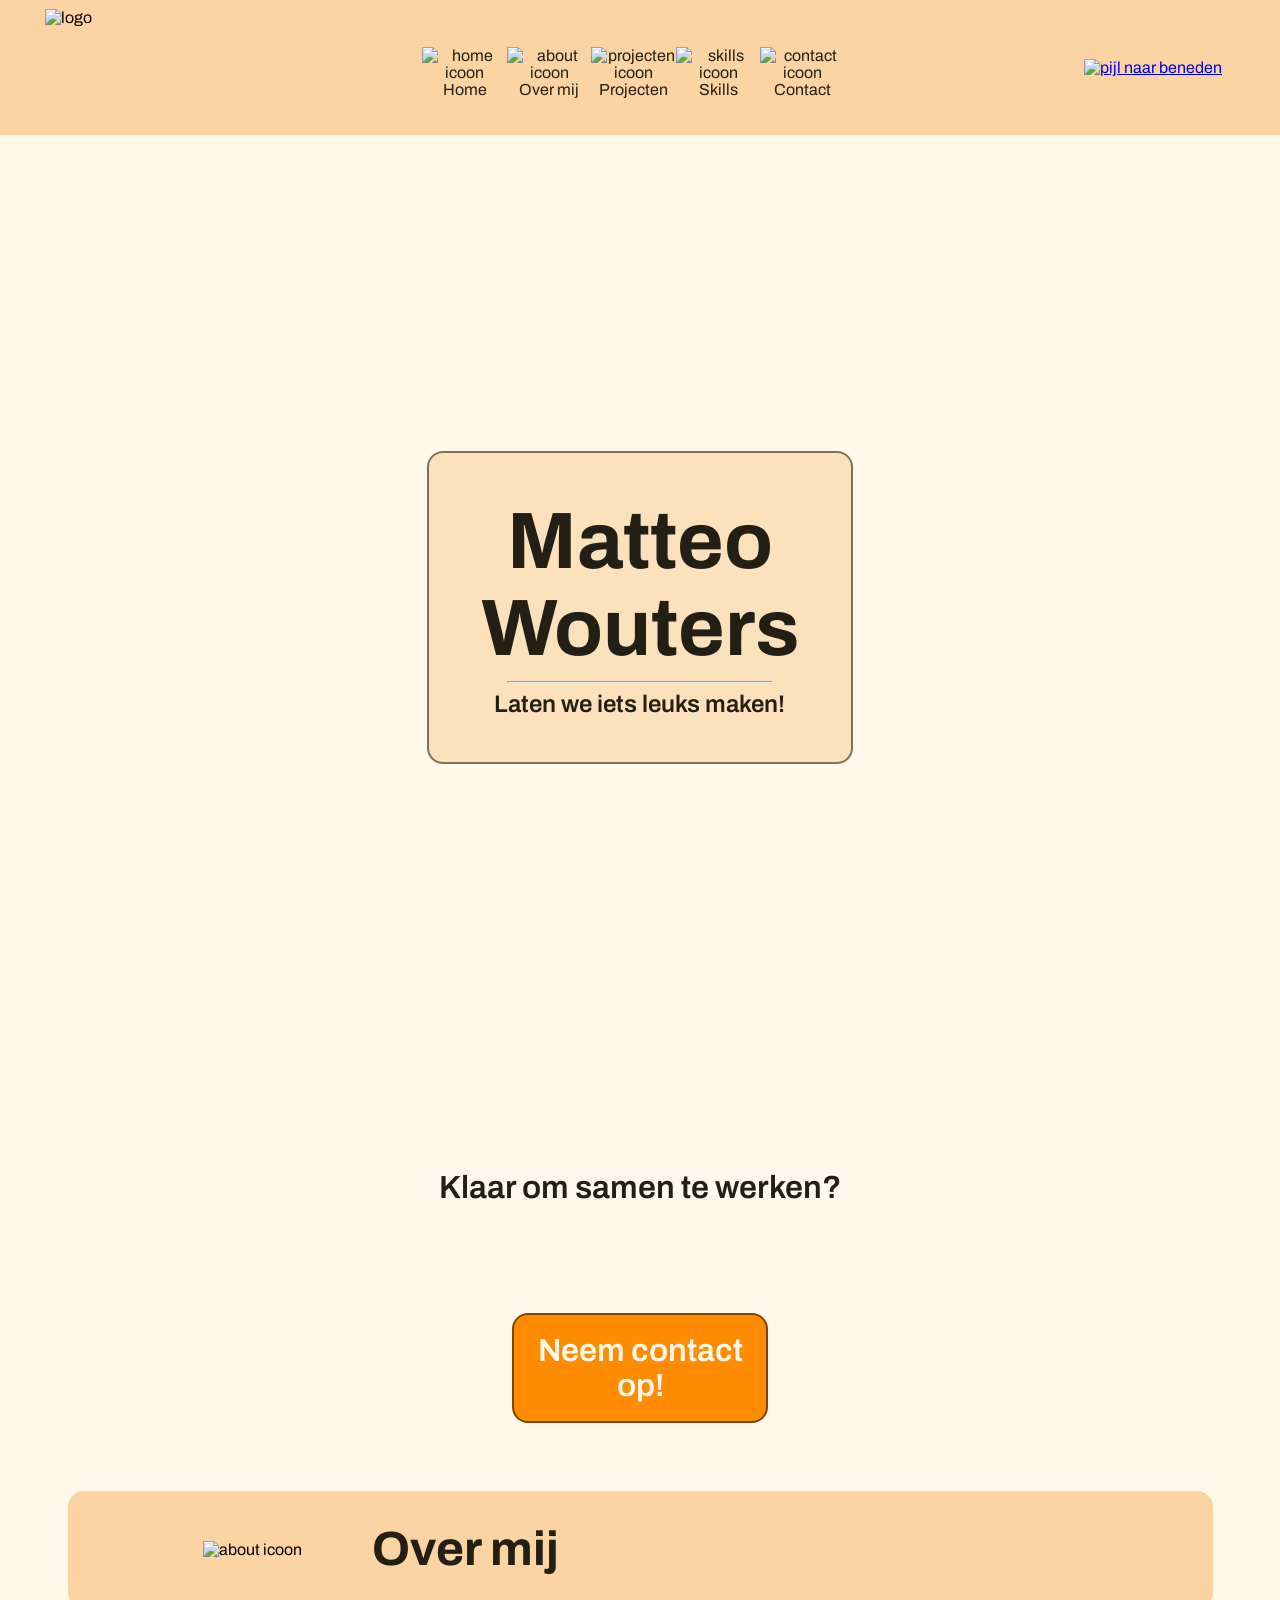
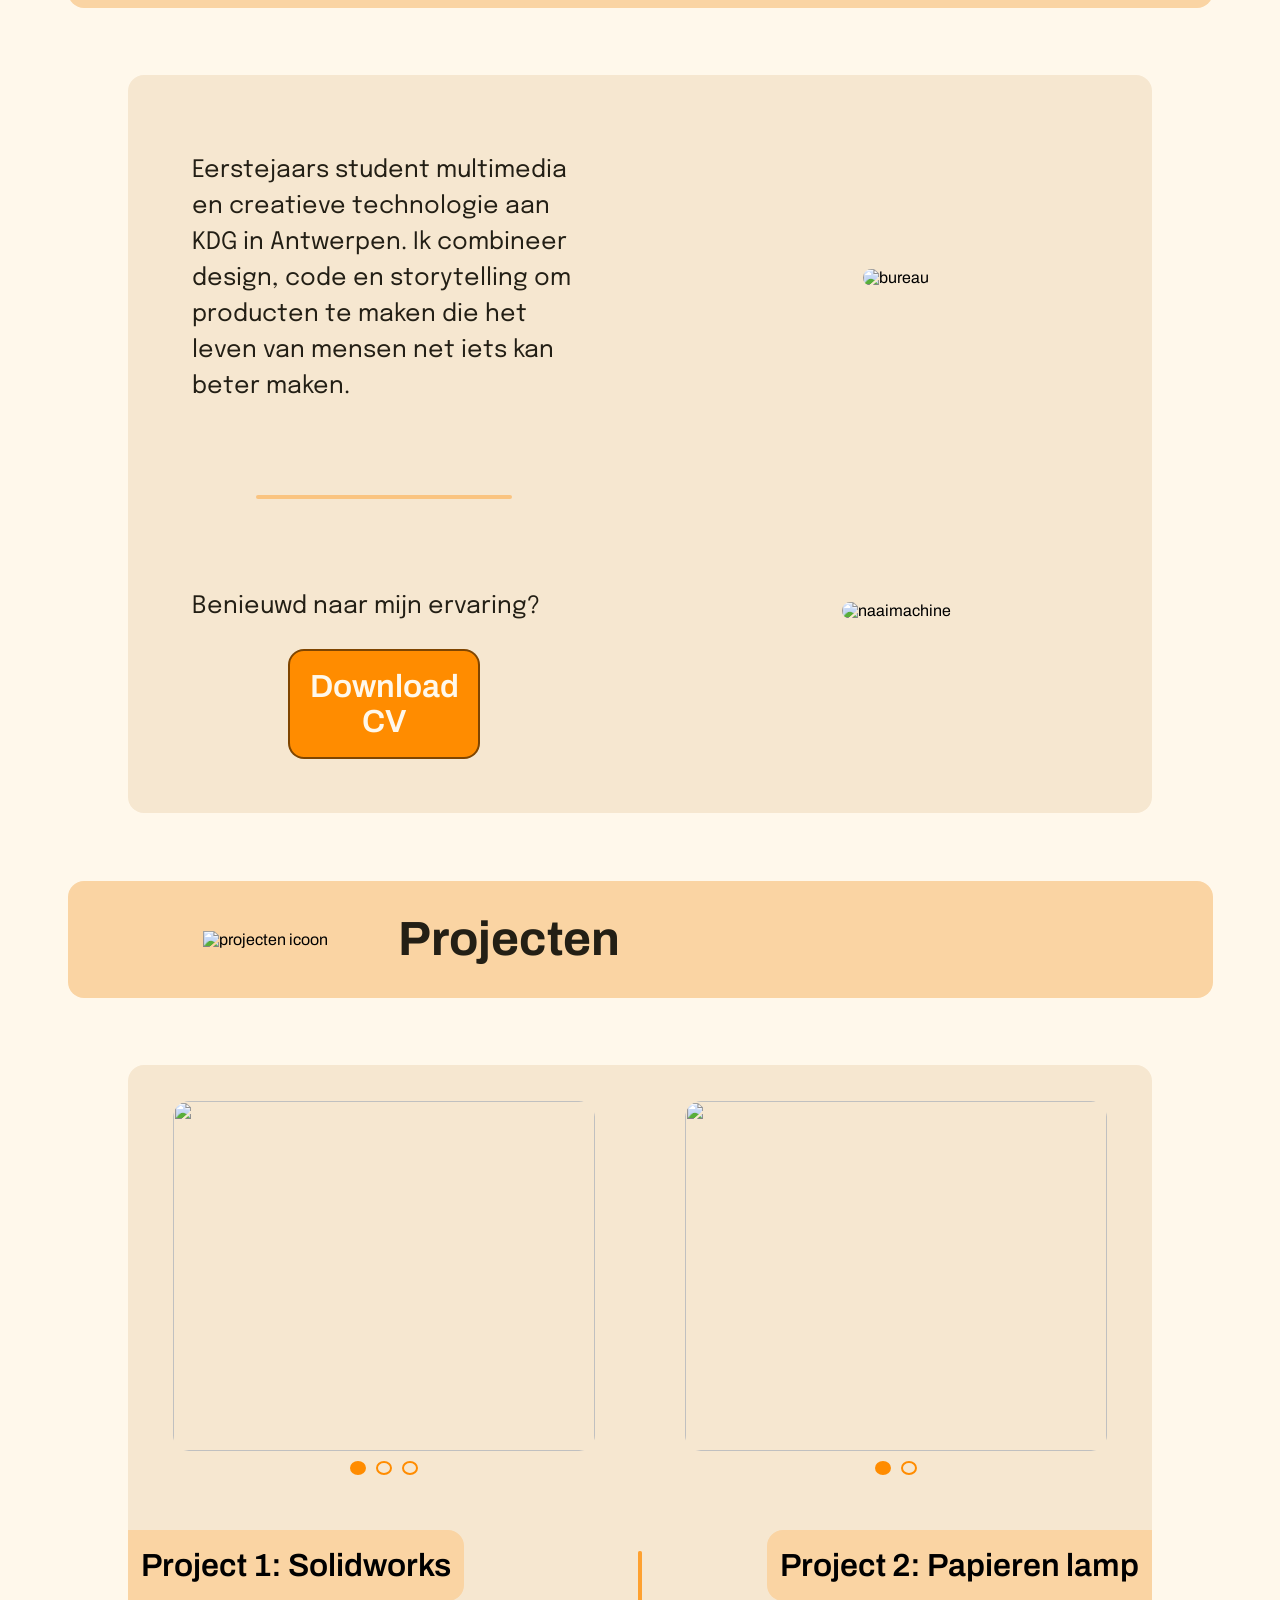
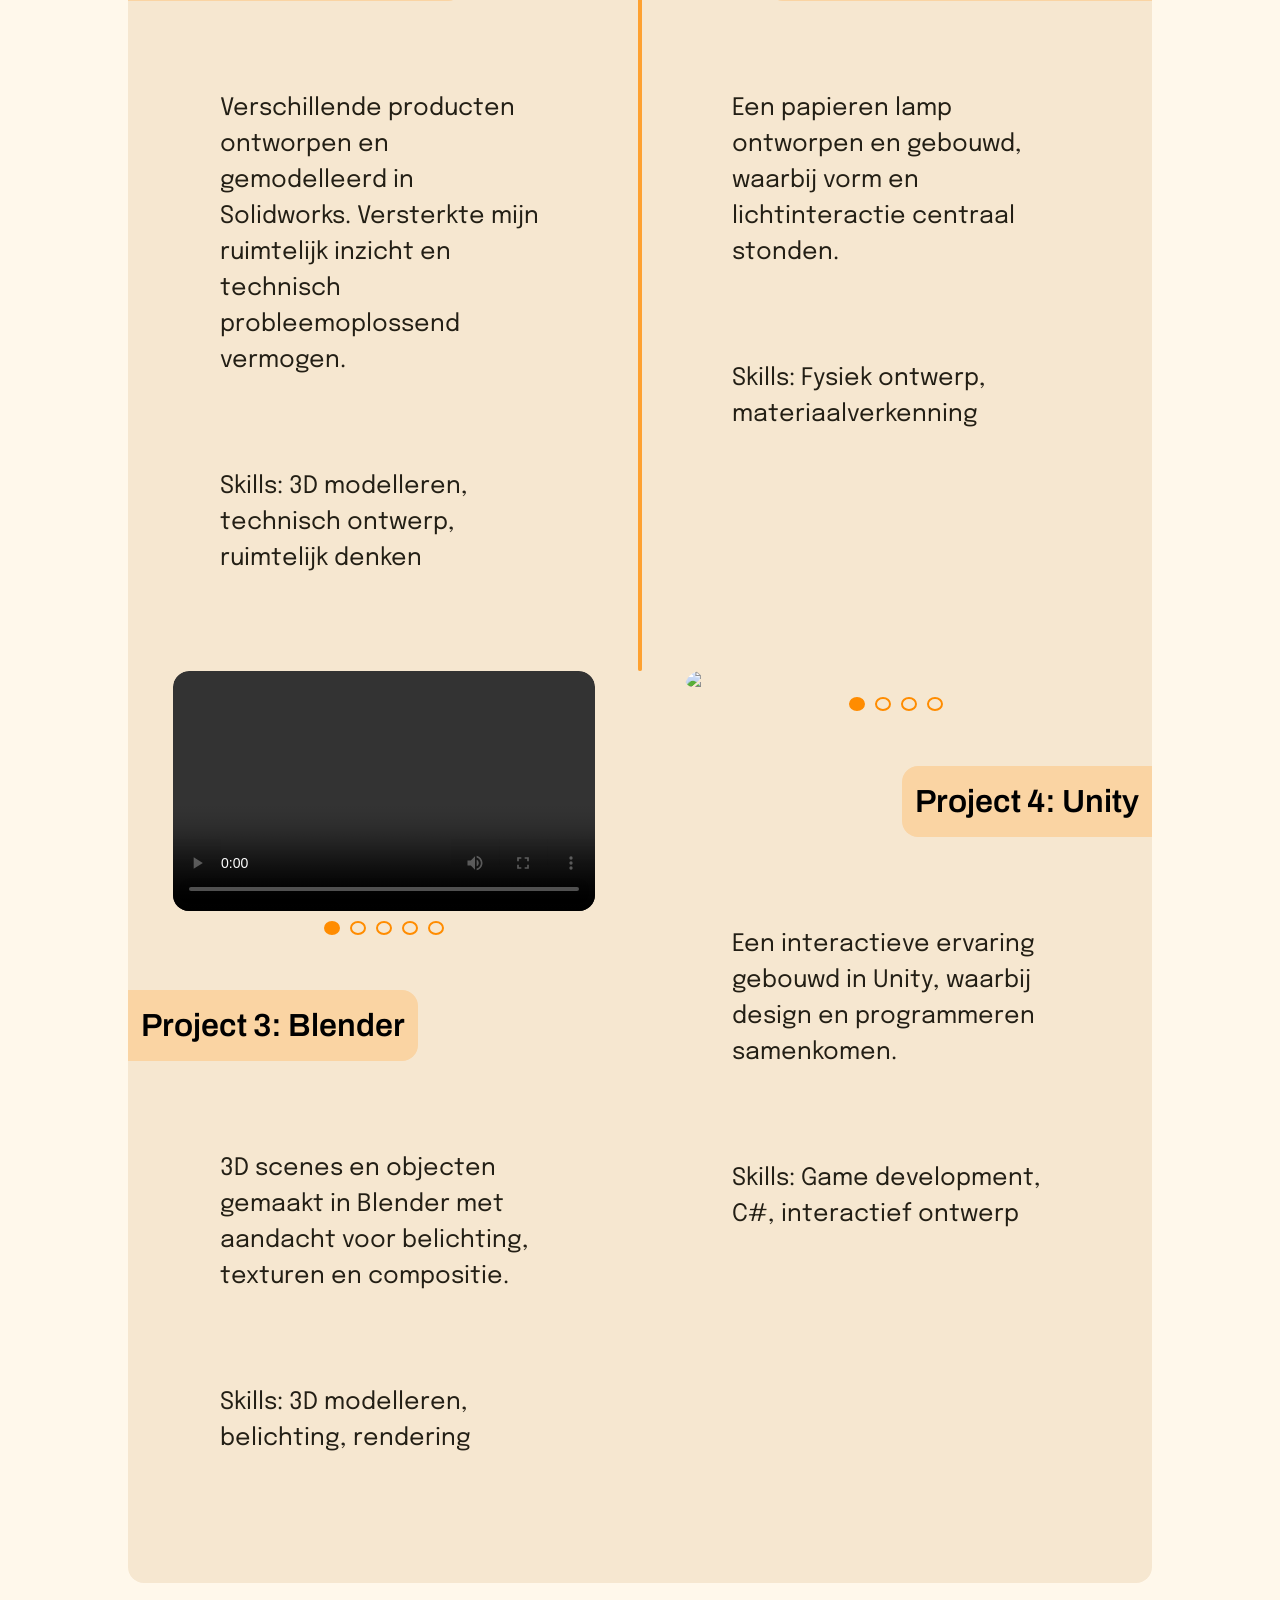
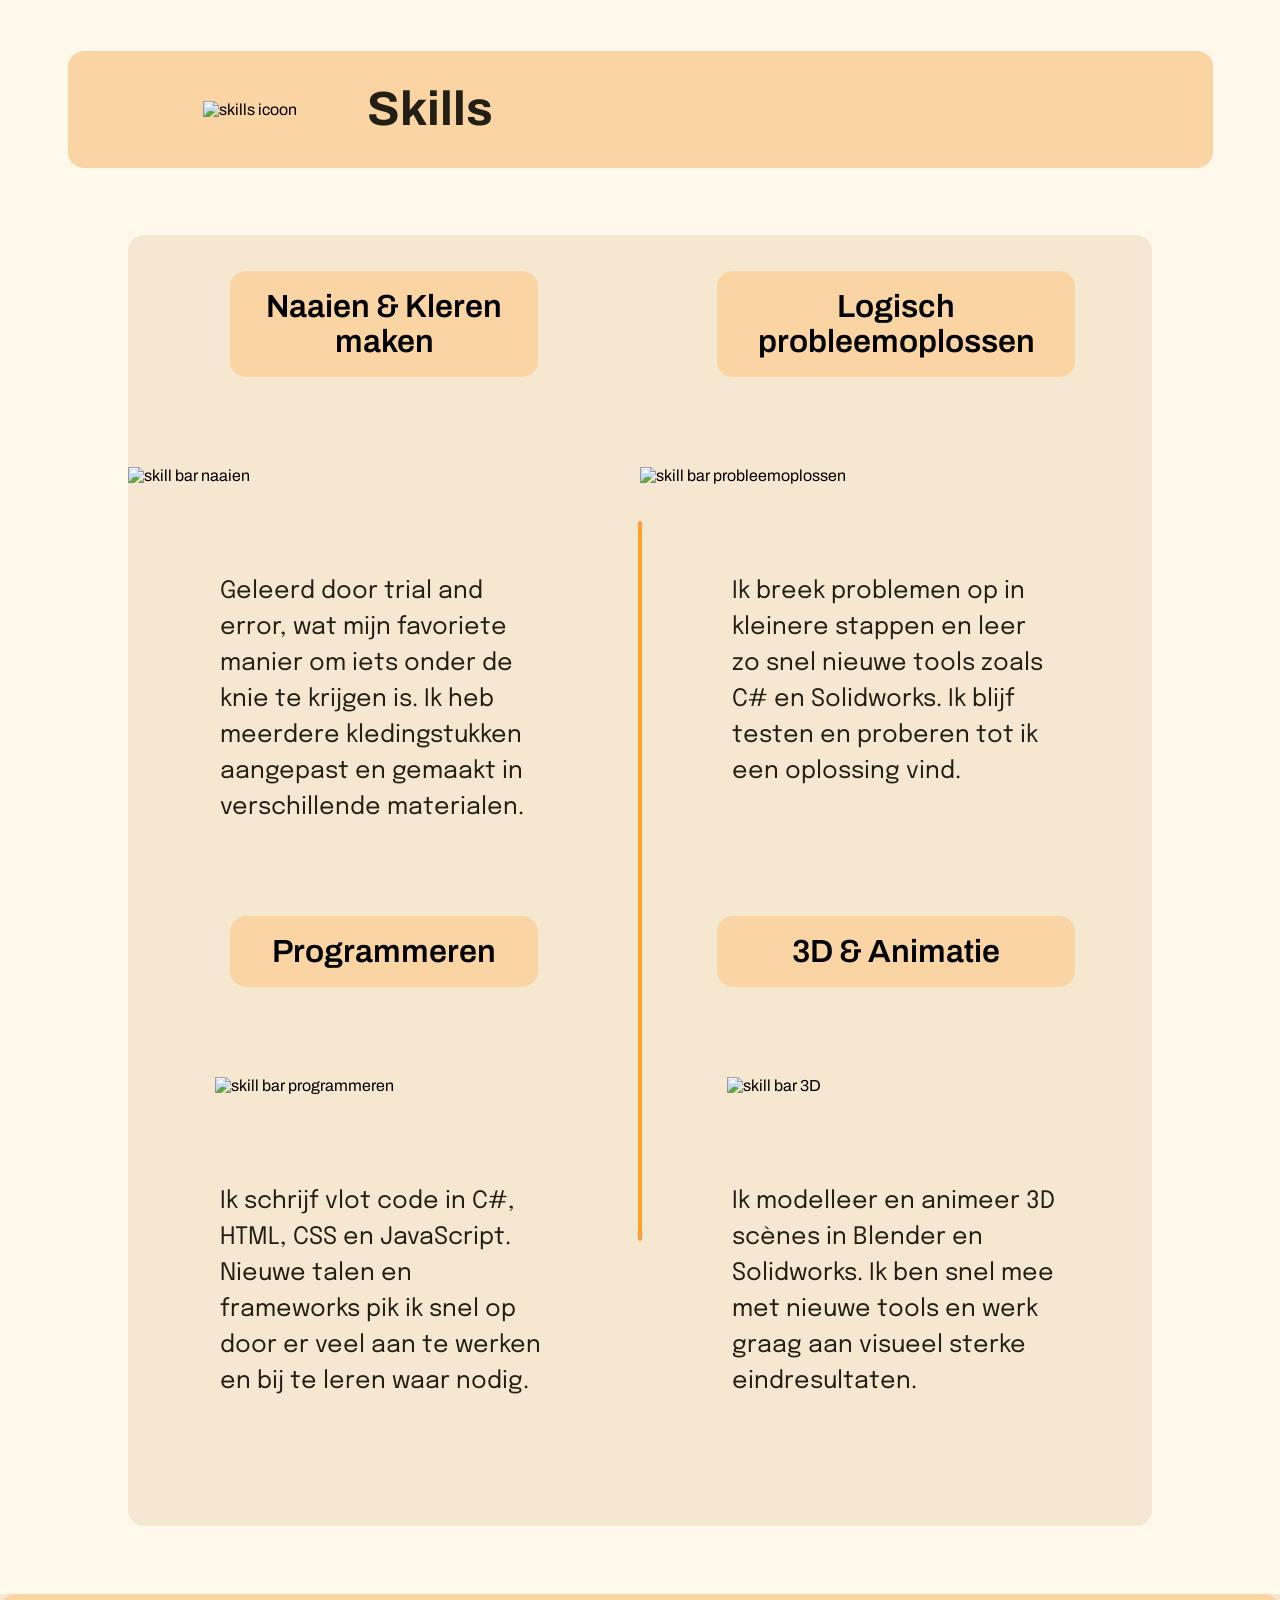
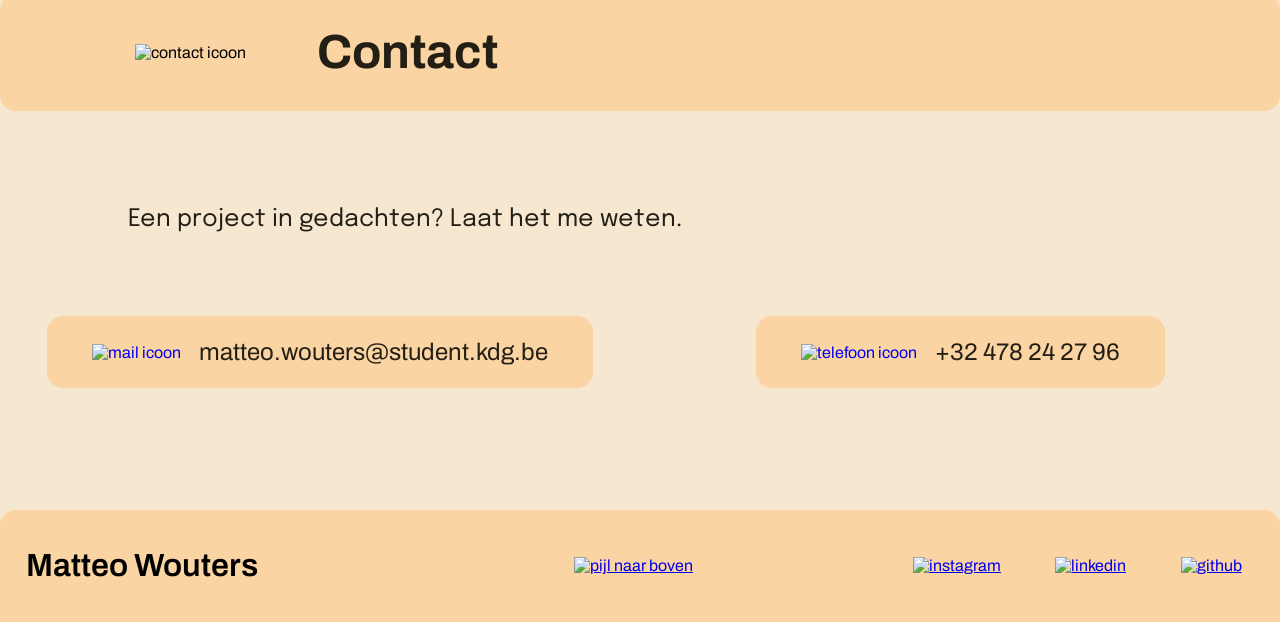
==== index.html @ 65248207 "Rename portfolio.html to index.html" ====
<!DOCTYPE html>
<html lang="nl">

<head>
    <meta charset="UTF-8">
    <meta name="viewport" content="width=device-width, initial-scale=1.0">
    <title>Portfolio Matteo</title>
    <link rel="stylesheet" href="style.css">
    <link rel="preconnect" href="https://fonts.googleapis.com">
    <link rel="preconnect" href="https://fonts.gstatic.com" crossorigin>
    <link
        href="https://fonts.googleapis.com/css2?family=Archivo:ital,wght@0,100..900;1,100..900&family=Epilogue:ital,wght@0,100..900;1,100..900&display=swap"
        rel="stylesheet">
</head>

<body>
    <div id="container">
        <section id="topper">
            <section id="logo">
                <img src="../Wouters_Matteo/websiteimg/Logo-V2.svg" alt="logo">
            </section>
            <nav>
                <a href="#hero">
                    <img src="../Wouters_Matteo/websiteimg/home.svg" alt="home icoon"><br>
                    <span>Home</span>
                </a>
                <a href="#about">
                    <img src="../Wouters_Matteo/websiteimg/about.svg" alt="about icoon"><br>
                    <span>Over mij</span>
                </a>
                <a href="#projects">
                    <img src="../Wouters_Matteo/websiteimg/projects.svg" alt="projecten icoon"><br>
                    <span>Projecten</span>
                </a>
                <a href="#skills">
                    <img src="../Wouters_Matteo/websiteimg/skills.svg" alt="skills icoon"><br>
                    <span>Skills</span>
                </a>
                <a href="#contact">
                    <img src="../Wouters_Matteo/websiteimg/contact.svg" alt="contact icoon"><br>
                    <span>Contact</span>
                </a>
            </nav>
            <section id="down">
                <a href="#socials">
                    <img src="../Wouters_Matteo/websiteimg/down.svg" alt="pijl naar beneden">
                </a>
            </section>
        </section>

        <header id="hero">
            <section id="herotitle">
                <h1>Matteo Wouters</h1>
                <hr id="heroline">
                <h4>Laten we iets leuks maken!</h4>
            </section>
        </header>

        <section id="question">
            <h5>Klaar om samen te werken?</h5>
        </section>
        <a href="#contact" id="action">
            <h3>Neem contact op!</h3>
        </a>

        <main>
            <section id="about">
                <img src="../Wouters_Matteo/websiteimg/about.svg" alt="about icoon">
                <h2>Over mij</h2>
            </section>
            <section id="aboutitems">
                <section id="txtmain">
                    <p>
                        Eerstejaars student multimedia en creatieve technologie aan KDG in Antwerpen.
                        Ik combineer design, code en storytelling om producten te maken die het leven
                        van mensen net iets kan beter maken.
                    </p>
                    <div class="divider"></div>

                    <p>
                        Benieuwd naar mijn ervaring?
                    </p>
                    <a href="../Wouters_Matteo/CV.pdf" download="Matteo_Wouters_CV" target="_blank" id="cv">
                        <h5>Download CV</h5>
                    </a>
                </section>

                <section id="photomain1">
                    <img src="../Wouters_Matteo/websiteimg/aboutplaceholder1.png" alt="bureau">
                </section>
                <section id="photomain2">
                    <img src="../Wouters_Matteo/websiteimg/aboutplaceholder2.png" alt="naaimachine">
                </section>
            </section>
        </main>

        <section id="projects">
            <img src="../Wouters_Matteo/websiteimg/projects.svg" alt="projecten icoon">
            <h2>Projecten</h2>
        </section>
        <section id="projectitems">
            <article id="solidworks">
                <div class="window">
                    <div class="imagerow">
                        <img src="../Wouters_Matteo/websiteimg/MeatGrinder-cropped.gif" class="carouselimg">
                        <img src="../Wouters_Matteo/websiteimg/organiser-model.png" class="carouselimg">
                        <img src="../Wouters_Matteo/websiteimg/tractor-assembly.png" class="carouselimg">
                    </div>
                </div>
                <h3>Project 1: Solidworks</h3>
                <p>
                    Verschillende producten ontworpen en gemodelleerd in Solidworks.
                    Versterkte mijn ruimtelijk inzicht en technisch probleemoplossend vermogen.
                </p>
                <p>
                    Skills: 3D modelleren, technisch ontwerp, ruimtelijk denken
                </p>
            </article>
            <div class="vertdivider"></div>
            <article id="paperlamp">
                <div class="window">
                    <div class="imagerow">
                        <img src="../Wouters_Matteo/websiteimg/paperlamp.png" class="carouselimg">
                        <img src="../Wouters_Matteo/websiteimg/lamp-licht.jpg" class="carouselimg">
                    </div>
                </div>
                <div class="projectright">
                    <h3>Project 2: Papieren lamp</h3>
                </div>
                <p>
                    Een papieren lamp ontworpen en gebouwd, waarbij vorm en lichtinteractie centraal stonden.
                </p>
                <p>
                    Skills: Fysiek ontwerp, materiaalverkenning
                </p>
            </article>
            <div class="vertdivider"></div>
            <article id="blender">
                <div class="window">
                    <div class="imagerow">
                        <video width="320" height="240" controls class="carouselimg">
                            <source src="../Wouters_Matteo/Websitevideo/Wouters_Matteo_Examenopdracht2026.mp4" type="video/mp4">
                        </video>
                        <img src="../Wouters_Matteo/websiteimg/Blender/1.png" class="carouselimg">
                        <img src="../Wouters_Matteo/websiteimg/Blender/2.png" class="carouselimg">
                        <img src="../Wouters_Matteo/websiteimg/Blender/3.png" class="carouselimg">
                        <img src="../Wouters_Matteo/websiteimg/Blender/4.png" class="carouselimg">
                    </div>
                </div>
                <h3>Project 3: Blender</h3>
                <p>
                    3D scenes en objecten gemaakt in Blender met aandacht voor belichting,
                    texturen en compositie.
                </p>
                <p>
                    Skills: 3D modelleren, belichting, rendering
                </p>
            </article>
            <div class="vertdivider"></div>
            <article id="unity">
                <div class="window">
                    <div class="imagerow">
                        <img src="../Wouters_Matteo/websiteimg/Unity/EmptyHall.png" class="carouselimg">
                        <img src="../Wouters_Matteo/websiteimg/Unity/Collectible.png" class="carouselimg">
                        <img src="../Wouters_Matteo/websiteimg/Unity/White.png" class="carouselimg">
                        <img src="../Wouters_Matteo/websiteimg/Unity/Death.png" class="carouselimg">
                    </div>
                </div>
                <div class="projectright">
                    <h3>Project 4: Unity</h3>
                </div>
                <p>
                    Een interactieve ervaring gebouwd in Unity, waarbij design en programmeren samenkomen.
                </p>
                <p>
                    Skills: Game development, C#, interactief ontwerp
                </p>
            </article>
        </section>

        <section id="skills">
            <img src="../Wouters_Matteo/websiteimg/skills.svg" alt="skills icoon">
            <h2>Skills</h2>
        </section>
        <section id="skillitems">
            <article id="sewing">
                <h3>Naaien & Kleren maken</h3>
                <img src="../Wouters_Matteo/websiteimg/sewingbar.svg" alt="skill bar naaien">
                <p>
                    Geleerd door trial and error, wat mijn favoriete manier om iets onder de knie te krijgen is.
                    Ik heb meerdere kledingstukken aangepast en gemaakt in verschillende materialen.
                </p>
            </article>
            <div class="vertdivider"></div>
            <article id="problem">
                <h3>Logisch probleemoplossen</h3>
                <img src="../Wouters_Matteo/websiteimg/problembar.svg" alt="skill bar probleemoplossen">
                <p>
                    Ik breek problemen op in kleinere stappen en leer zo snel nieuwe tools zoals C# en Solidworks.
                    Ik blijf testen en proberen tot ik een oplossing vind.
                </p>
            </article>
            <div class="vertdivider"></div>
            <article id="programming">
                <h3>Programmeren</h3>
                <img src="../Wouters_Matteo/websiteimg/programbar.svg" alt="skill bar programmeren">
                <p>
                    Ik schrijf vlot code in C#, HTML, CSS en JavaScript.
                    Nieuwe talen en frameworks pik ik snel op door er veel aan te werken en bij te leren waar nodig.
                </p>
            </article>
            <div class="vertdivider"></div>
            <article id="d">
                <h3>3D & Animatie</h3>
                <img src="../Wouters_Matteo/websiteimg/3dbar.svg" alt="skill bar 3D">
                <p>
                    Ik modelleer en animeer 3D scènes in Blender en Solidworks.
                    Ik ben snel mee met nieuwe tools en werk graag aan visueel sterke eindresultaten.
                </p>
            </article>
        </section>

        <section id="contactwrapper">
            <section id="contact">
                <img src="../Wouters_Matteo/websiteimg/contact.svg" alt="contact icoon">
                <h2>Contact</h2>
            </section>
            <section id="contactitems">
                <article>
                    <p>
                        Een project in gedachten? Laat het me weten.
                    </p>
                </article>
                <section id="contactmethods">
                    <a href="mailto:matteo.wouters@student.kdg.be" id="mail">
                        <img src="../Wouters_Matteo/websiteimg/mail.svg" alt="mail icoon">
                        <p>matteo.wouters@student.kdg.be</p>
                    </a>
                    <a href="tel:+32478242796" id="phone">
                        <img src="../Wouters_Matteo/websiteimg/phone.svg" alt="telefoon icoon">
                        <p>+32 478 24 27 96</p>
                    </a>
                </section>
            </section>
            <footer>
                <section id="name">
                    <h3>Matteo Wouters</h3>
                </section>
                <section id="up">
                    <a href="#topper"><img src="../Wouters_Matteo/websiteimg/up.svg" alt="pijl naar boven"></a>
                </section>
                <section id="socials">
                    <a href="https://www.instagram.com/" target="_blank"><img src="../Wouters_Matteo/websiteimg/insta.svg"
                            alt="instagram"></a>
                    <a href="https://www.linkedin.com/" target="_blank"><img src="../Wouters_Matteo/websiteimg/linkedin.svg"
                            alt="linkedin"></a>
                    <a href="https://github.com/" target="_blank"><img src="../Wouters_Matteo/websiteimg/github.svg" alt="github"></a>
                </section>
            </footer>
        </section>
    </div>
    <script src="script.js"></script>
</body>

</html>
---- style.css ----
html {
    scroll-behavior: smooth;
}

body {
    margin: 0;
}

h1,
h2,
h3,
h4,
h5,
h6 {
    margin: 0;
}
#solidworks p,
#paperlamp p,
#blender p,
#unity p {
    margin: 2vh 5%;
}

/*section,
nav,
header,
footer,
article {
    border: 2px solid rgba(0, 0, 0, 0.5);
    margin: 1rem;
    padding: 1rem;
}*/

#container {
    width: 100%;
    background-color: #fff8eb;
    margin: 0 auto;
    font-family: "Archivo", sans-serif;
}

img {
    max-width: 100%;
}

#topper {
    display: grid;
    grid-template-columns: repeat(3, 33%);
    grid-template-rows: 15vh;
    background-color: #FAD4A3;
}

#logo {
    margin: 1vh;
    margin-left: 5vh;
}

nav {
    grid-area: 1/2/2/3;
    margin: 0 auto;
    width: 100%;
    display: grid;
    grid-template-columns: repeat(5, 1fr);
    justify-items: center;
    align-items: center;
}

nav a {
    text-decoration: none;
    color: #231F15;
    text-align: center;
}

nav a img {
    height: 50px;
    margin-top: 1vh;
}

#down {
    justify-self: end;
    align-self: center;
    margin-right: 5vh;
}



header {
    background-image: url(../Wouters_Matteo/websiteimg/heroimg.png);
    background-repeat: no-repeat;
    background-size: cover;
    height: 105vh;
    border-bottom-left-radius: 16px;
    border-bottom-right-radius: 16px;
    display: grid;
    grid-template-columns: repeat(3, 1fr);
    grid-template-rows: repeat(3,1fr);
    justify-items: center;
    align-items: center;
    text-align: center;
}

#herotitle {
    grid-area: 2/2/3/3;
    background-color: #fad4a3a2;
    border-radius: 16px;
    border: 2px solid rgba(0, 0, 0, 0.5);
    padding: 5vh;
}

#heroline{
    margin: 2.5% 10%;
    color: #231F15;
}

#question {
    padding: 10vh;
}

#action {
    background-color: #FF8C00;
    color: #fff8eb;
    border: 2px solid rgba(0, 0, 0, 0.5);
    border-radius: 16px;
    margin-left: 40%;
    margin-right: 40%;
    margin-top: 2vh;
    padding: 2vh;
    text-decoration: none;
    display: block;
}

#action h3 {
    margin: 0;
}

#about {
    background-color: #FAD4A3;
    border-radius: 16px;
    margin: 7.5vh;
    padding: 2.5vh 0;
}

#about img {
    vertical-align: middle;
    padding-left: 15vh;
}

#about h2 {
    display: inline-block;
    vertical-align: middle;
    padding-left: 7.5vh;
}

h1 {
    font-weight: 700;
    font-size: 80px;
    line-height: 87px;
    text-align: center;
    color: #231F15;
}

h4 {
    font-weight: 600;
    font-size: 24px;
    line-height: 26px;
    text-align: center;
    color: #231F15;
}

h5 {
    font-weight: 600;
    font-size: 32px;
    line-height: 35px;
    text-align: center;
    color: #231F15;
}

h3 {
    font-weight: 600;
    font-size: 32px;
    line-height: 35px;
    text-align: center;

}

h2 {
    font-weight: 700;
    font-size: 48px;
    line-height: 72px;
    color: #231F15;


}

p {
    font-family: 'Epilogue';
    font-weight: 400;
    font-size: 24px;
    line-height: 36px;
    color: #231F15;
}

#aboutitems {
    display: grid;
    grid-template-columns: 50% 50%;
    grid-template-columns: 50% 50%;
    background-color: #F6E7D0;
    border-radius: 16px;
    margin: 0 10vw;
    padding: 4vh 0;
}

#txtmain {
    grid-area: 1/1/3/2;
    margin: 2vh 5vw;
}

.divider {
    width: 20vw;
    height: 4px;
    background-color: #ff8c0063;
    border-radius: 999px;
    margin: 10vh auto;
}

#txtmain h5 {
    background-color: #FF8C00;
    color: #fff8eb;
    border: 2px solid rgba(0, 0, 0, 0.5);
    border-radius: 16px;
    margin-left: 25%;
    margin-right: 25%;
    padding: 2vh;
}

#cv {
    text-decoration: none;
}

#photomain1,
#photomain2 {
    margin: 5vw;
    justify-self: center;
    align-self: center;
}
#photomain1 img{
    border-radius:16px ;
}
#photomain2 img{
    border-radius:16px ;
}

#projects {
    background-color: #FAD4A3;
    border-radius: 16px;
    margin: 7.5vh;
    padding: 2.5vh 0;
}

#projects img {
    vertical-align: middle;
    padding-left: 15vh;
}

#projects h2 {
    display: inline-block;
    vertical-align: middle;
    padding-left: 7.5vh;
}

#projectitems {
    display: grid;
    grid-template-columns: 50% 50%;
    grid-template-rows: 50%,50%;
    background-color: #F6E7D0;
    border-radius: 16px;
    margin: 0 10vw;
    padding: 4vh 0;
    justify-items: center;
}

#solidworks {
    grid-area: 1/1/2/2;
    border-radius: 16px;
    justify-self: center;
}

#solidworks img,
#paperlamp img {
    height: 350px;
    max-width: 100%;
    border-radius: 16px;
    display: block;
    margin: 0 auto;
}

#solidworks h3 {
    display: inline-block;
    background-color: #FAD4A3;
    border-bottom-right-radius: 16px;
    border-top-right-radius: 16px;
    padding: 2vh 1vw;
    margin-top: 5vh;
}

#solidworks p,
#paperlamp p,
#sewing p,
#problem p,
#blender p,
#unity p {
    margin: 10vh 18%;
}

.vertdivider {
    width: 4px;
    height: 80vh;
    background-color: #ff8c0063;
    border-radius: 999px;
    grid-area: 1/1/3/3;
    justify-self: center;
    align-self: center;
}
#projectitems .vertdivider{
    margin-top: 50vh;
}

#paperlamp {
    grid-area: 1/2/2/3;
    border-radius: 16px;
    justify-self: center;
}

.projectright {
    width: 100%;
    text-align: end;
}

#paperlamp h3 {
    display: inline-block;
    background-color: #FAD4A3;
    border-bottom-left-radius: 16px;
    border-top-left-radius: 16px;
    padding: 2vh 1vw;
    margin-top: 5vh;
}

#skills {
    background-color: #FAD4A3;
    border-radius: 16px;
    margin: 7.5vh;
    padding: 2.5vh 0;
}

#skills img {
    vertical-align: middle;
    padding-left: 15vh;
}

#skills h2 {
    display: inline-block;
    vertical-align: middle;
    padding-left: 7.5vh;
}

#skillitems {
    display: grid;
    grid-template-columns: 50% 50%;
    background-color: #F6E7D0;
    border-radius: 16px;
    margin: 0 10vw;
    padding: 4vh 0;
    justify-items: center;
}

#sewing {
    grid-area: 1/1/2/2;
    justify-self: center;
}

#sewing h3{
    border-radius: 16px;
    background-color: #FAD4A3;
    margin: 0 20%;
    padding: 2vh 0;
}
#problem h3{
    border-radius: 16px;
    background-color: #FAD4A3;
    margin: 0 15%;
    padding: 2vh 0;
}

#sewing img,
#problem img {
    margin: 10vh auto 0;
    display: block;
}

#problem {
    grid-area: 1/2/2/3;
}

#contactwrapper {
    background-color: #F6E7D0;
}

#contact {
    background-color: #FAD4A3;
    border-radius: 16px;
    padding: 2.5vh 0;
    margin-top: 7.5vh;
}

#contact img {
    vertical-align: middle;
    padding-left: 15vh;
}

#contact h2 {
    display: inline-block;
    vertical-align: middle;
    padding-left: 7.5vh;
}

#contactitems {
    text-align: left;
    padding: 7.5vh 0;
    ;
}

#contactitems p {
    max-width: 40rem;
    margin-left: 10vw;
}

#contactmethods {
    display: grid;
    grid-template-columns: 50% 50%;
    padding: 6vh 0;

}

#mail,
#phone {
    background-color: #FAD4A3;
    border-radius: 16px;
    padding: 2vh 5vh;
    justify-self: center;
    align-self: center;
    display: grid;
    grid-auto-flow: column;
    align-items: center;
    column-gap: 2vh;
    text-decoration: none;
}

#mail img,
#phone img {
    display: block;
}

#mail p,
#phone p {
    display: inline;
    font-family: "Archivo", sans-serif;
    margin: 0;
}

footer {
    display: grid;
    grid-template-columns: repeat(3, 33%);
    background-color: #FAD4A3;
    border-top-left-radius: 16px;
    border-top-right-radius: 16px;
    height: 12.5vh
}

#name,
#up,
#socials {
    align-self: center;
}

#name {
    justify-self: left;
    padding-left: 2vw;
}

#name h3 {
    margin: 0;
    line-height: 1;
}

#up {
    justify-self: center;
}

#socials {
    justify-self: end;
}

#socials a {
    margin: 0 2vw;
    display: inline-block;
}
.window{
    width: 33vw;
    overflow: hidden;
    margin-left: 45px;
    position: relative;
    border-radius: 16px;
}
.imagerow{
    display: flex;
    flex-direction: row;
    transition: transform 0.4s ease;
}
.carouselimg{
    width: 100%;
    flex-shrink: 0;
    border-radius: 16px;
}
.dots{
    display: flex;
    justify-content: center;
    gap: 10px;
    padding: 10px 0;
}
.dot{
    width: 14px;
    height: 14px;
    border-radius: 50%;
    border: 2px solid #FF8C00;
    background-color: transparent;
    cursor: pointer;
}
.dot.active{
    background-color: #FF8C00;
}
#blender h3 {
    display: inline-block;
    background-color: #FAD4A3;
    border-bottom-right-radius: 16px;
    border-top-right-radius: 16px;
    padding: 2vh 1vw;
    margin-top: 5vh;
}

#unity h3 {
    display: inline-block;
    background-color: #FAD4A3;
    border-bottom-left-radius: 16px;
    border-top-left-radius: 16px;
    padding: 2vh 1vw;
    margin-top: 5vh;
}
#programming {
    grid-area: 2/1/3/2;
    justify-self: center;
}

#programming h3 {
    border-radius: 16px;
    background-color: #FAD4A3;
    margin: 0 20%;
    padding: 2vh 0;
}

#d {
    grid-area: 2/2/3/3;
}

#d h3 {
    border-radius: 16px;
    background-color: #FAD4A3;
    margin: 0 15%;
    padding: 2vh 0;
}

#programming img,
#d img {
    margin: 10vh auto 0;
    display: block;
    width: 66%;
}

#programming p,
#d p {
    margin: 10vh 18%;
}
/*
.cycle {
    position: relative;
    display: inline-block;
}

.cycle-viewport {
    overflow: hidden;
    width: 100%;
}

.cycle-images {
    display: flex;
    transition: transform 0.5s ease-in-out;
}

.cycle input[type="radio"] {
    display: none;
}

.cycle-images img {
    height: 350px;
    max-width: 100%;
    border-radius: 16px;
    display: block;
    margin: 0 auto;
    flex-shrink: 0;
    width: 100%;
}

#solidworks-1:checked~.cycle-viewport .cycle-images {
    transform: translateX(0%);
}

#solidworks-2:checked~.cycle-viewport .cycle-images {
    transform: translateX(-100%);
}

#solidworks-3:checked~.cycle-viewport .cycle-images {
    transform: translateX(-200%);
}

#paperlamp-1:checked~.cycle-viewport .cycle-images {
    transform: translateX(0%);
}

#paperlamp-2:checked~.cycle-viewport .cycle-images {
    transform: translateX(-100%);
}

.cycle label {
    position: absolute;
    bottom: 10px;
    width: 12px;
    height: 12px;
    background-color:#fff8eb;
    border:1px solid #231F15;
    border-radius: 50%;
    cursor: pointer;
    transition: background-color 0.3s;
    z-index: 10;
}

#solidworks-1:checked~label[for="solidworks-1"],
#solidworks-2:checked~label[for="solidworks-2"],
#solidworks-3:checked~label[for="solidworks-3"],
#paperlamp-1:checked~label[for="paperlamp-1"],
#paperlamp-2:checked~label[for="paperlamp-2"]{
    background-color:#FF8C00;
}

#gif label:nth-of-type(1) {
    left: 45%;
}

#gif label:nth-of-type(2) {
    left: 50%;
}

#gif label:nth-of-type(3) {
    left: 55%;
}

#paperlamp label:nth-of-type(1) {
    left: 45%;
}

#paperlamp label:nth-of-type(2) {
    left: 50%;
}
*/
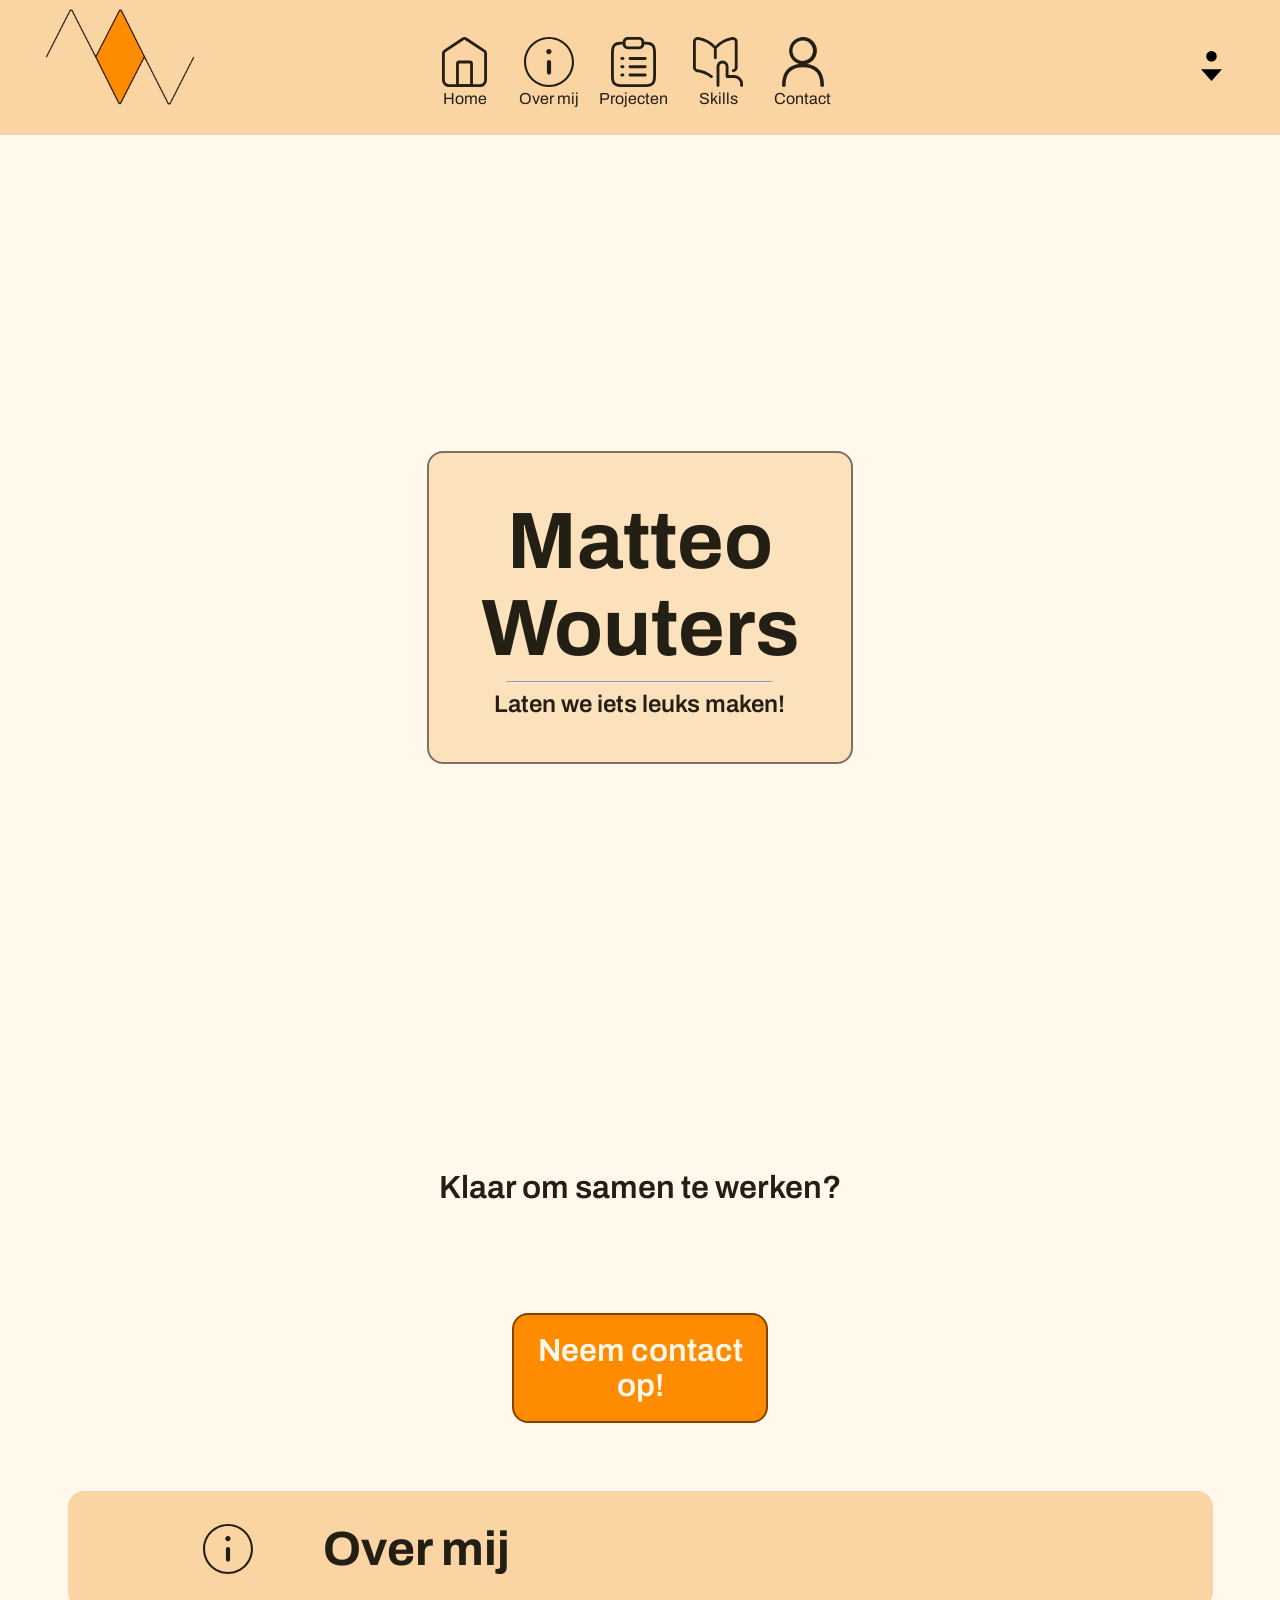
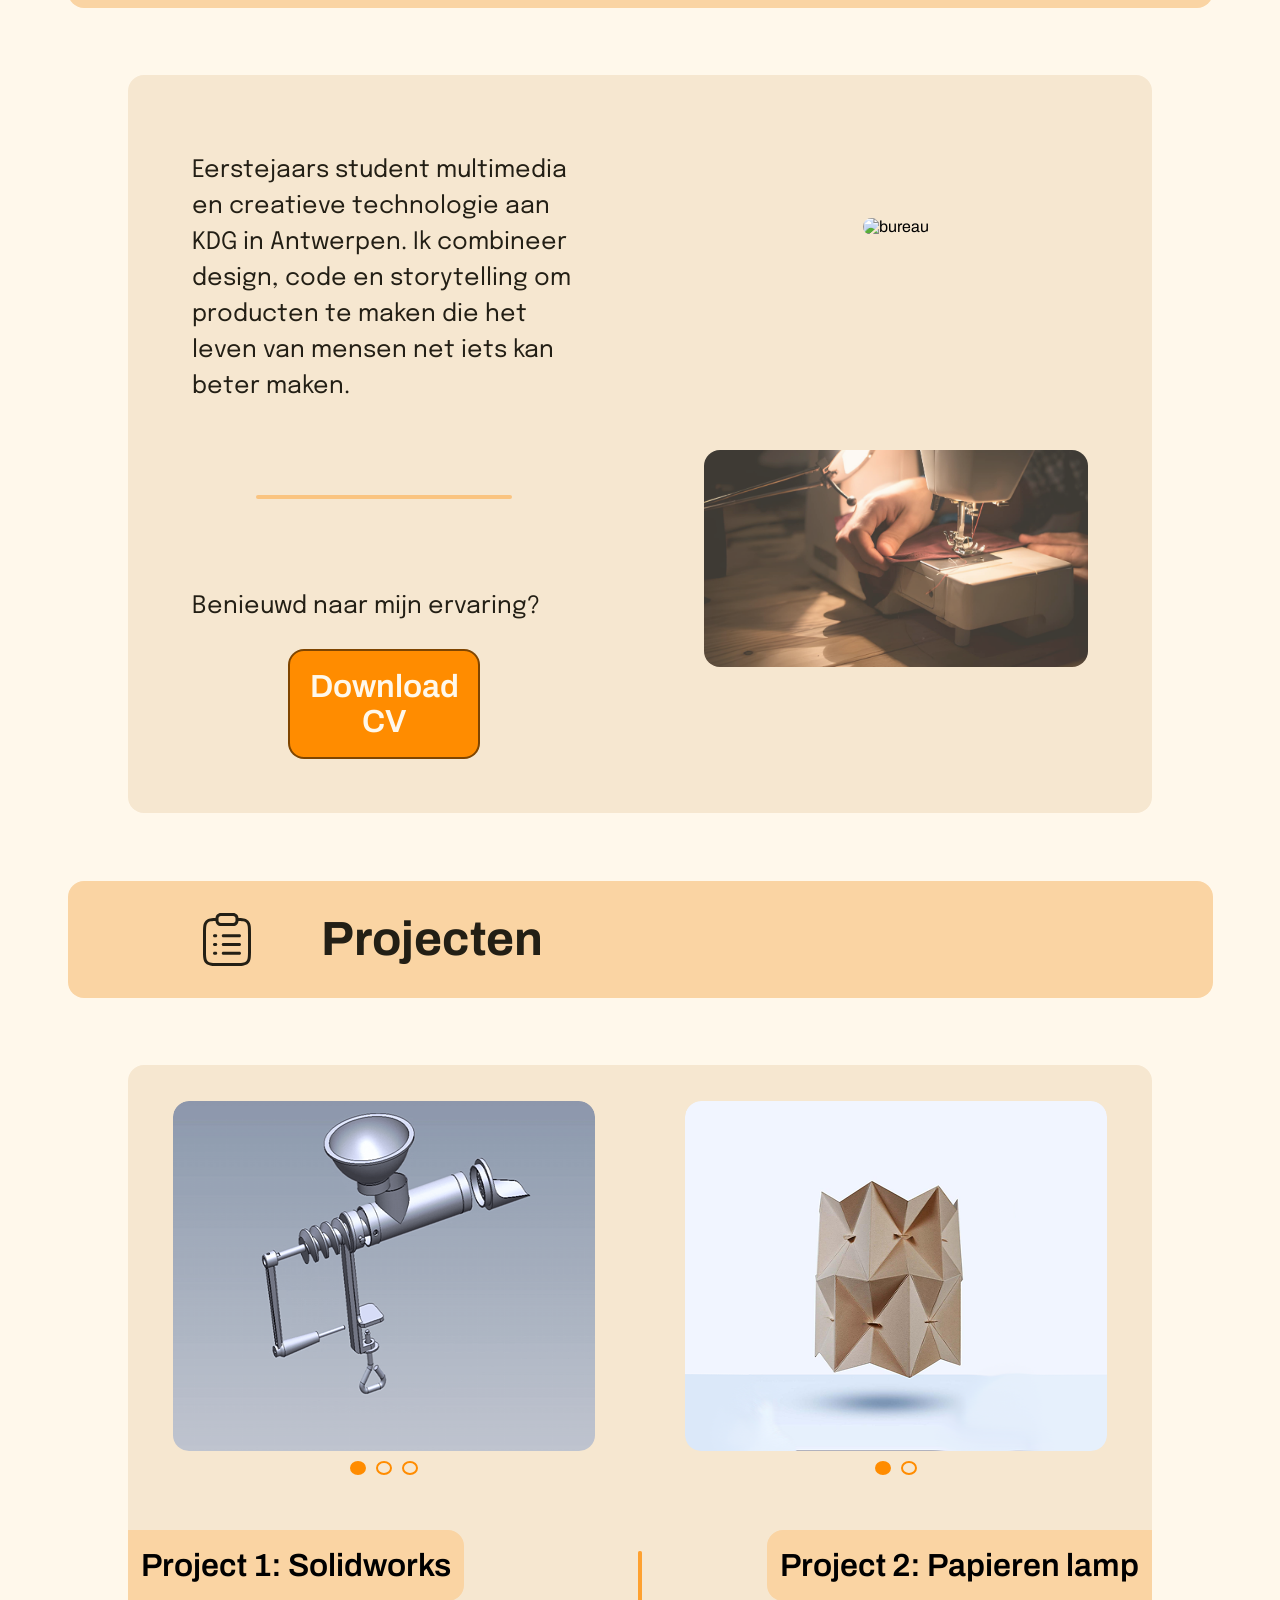
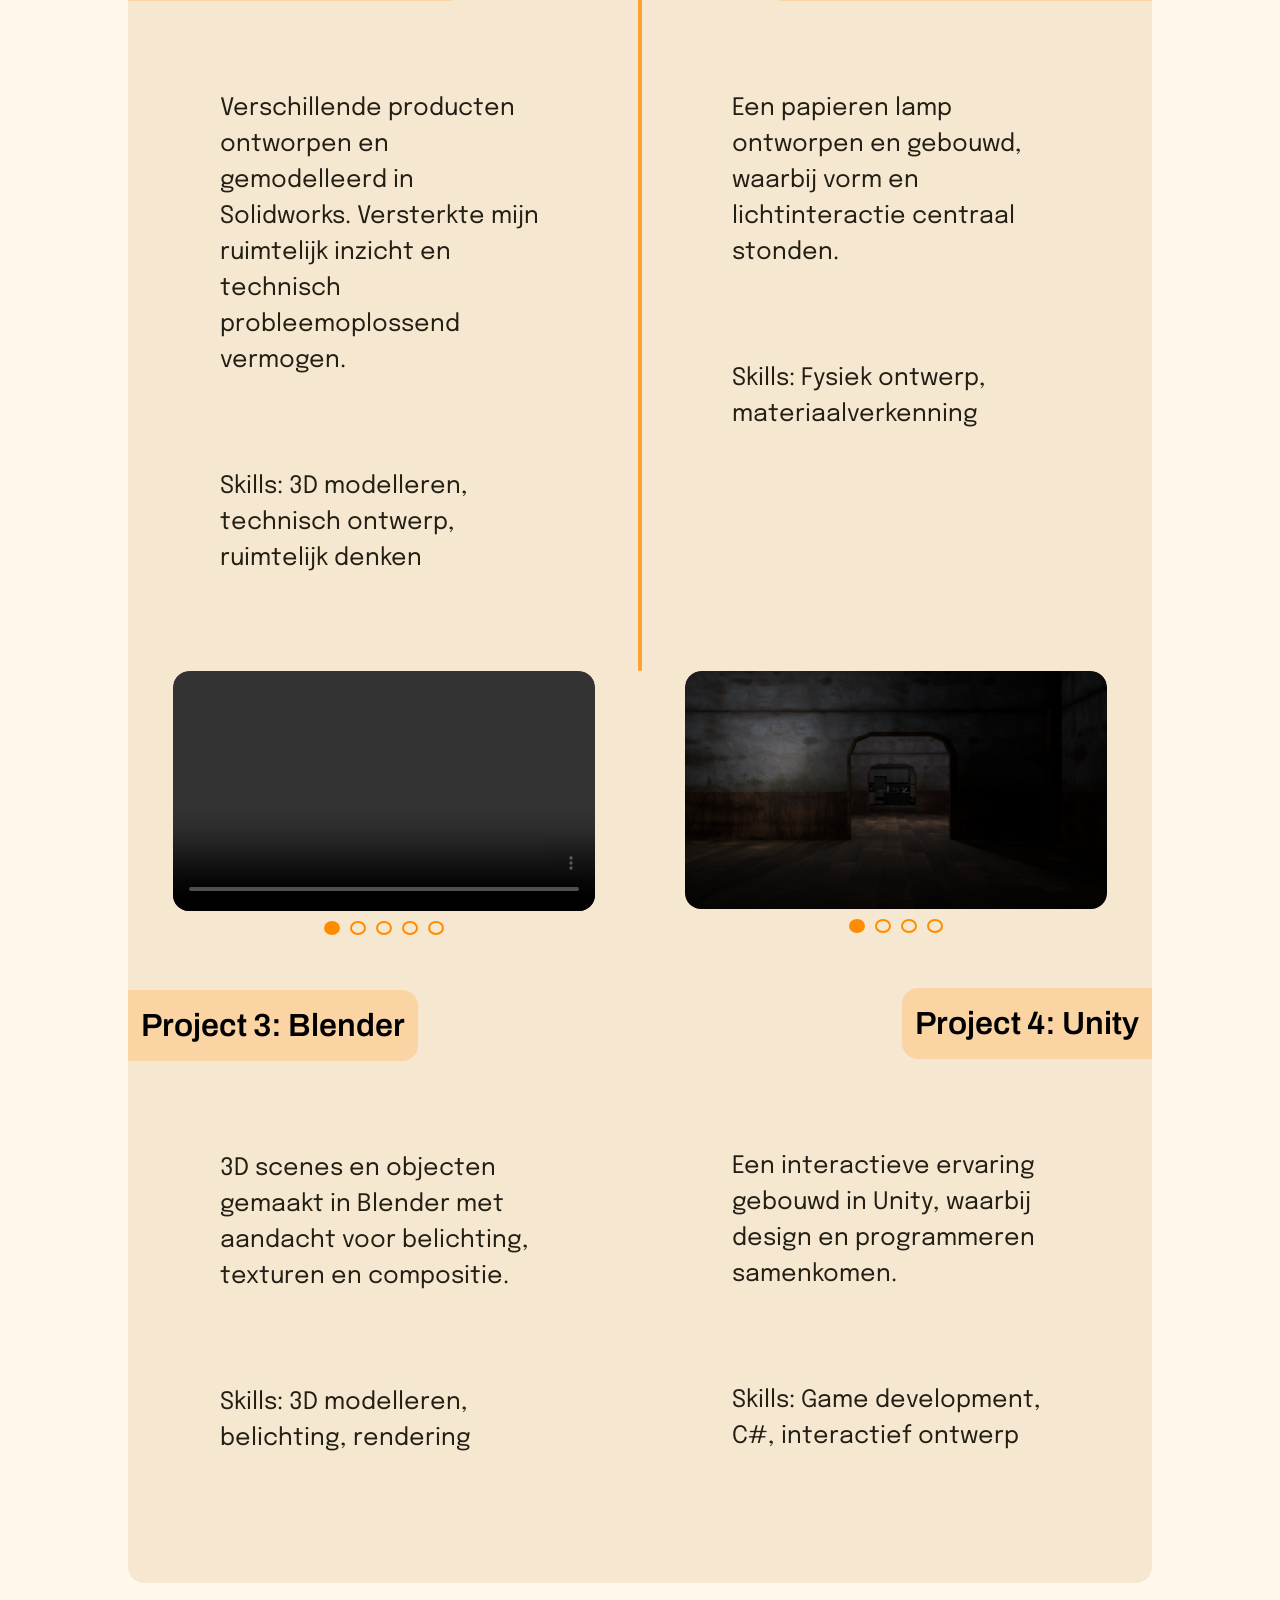
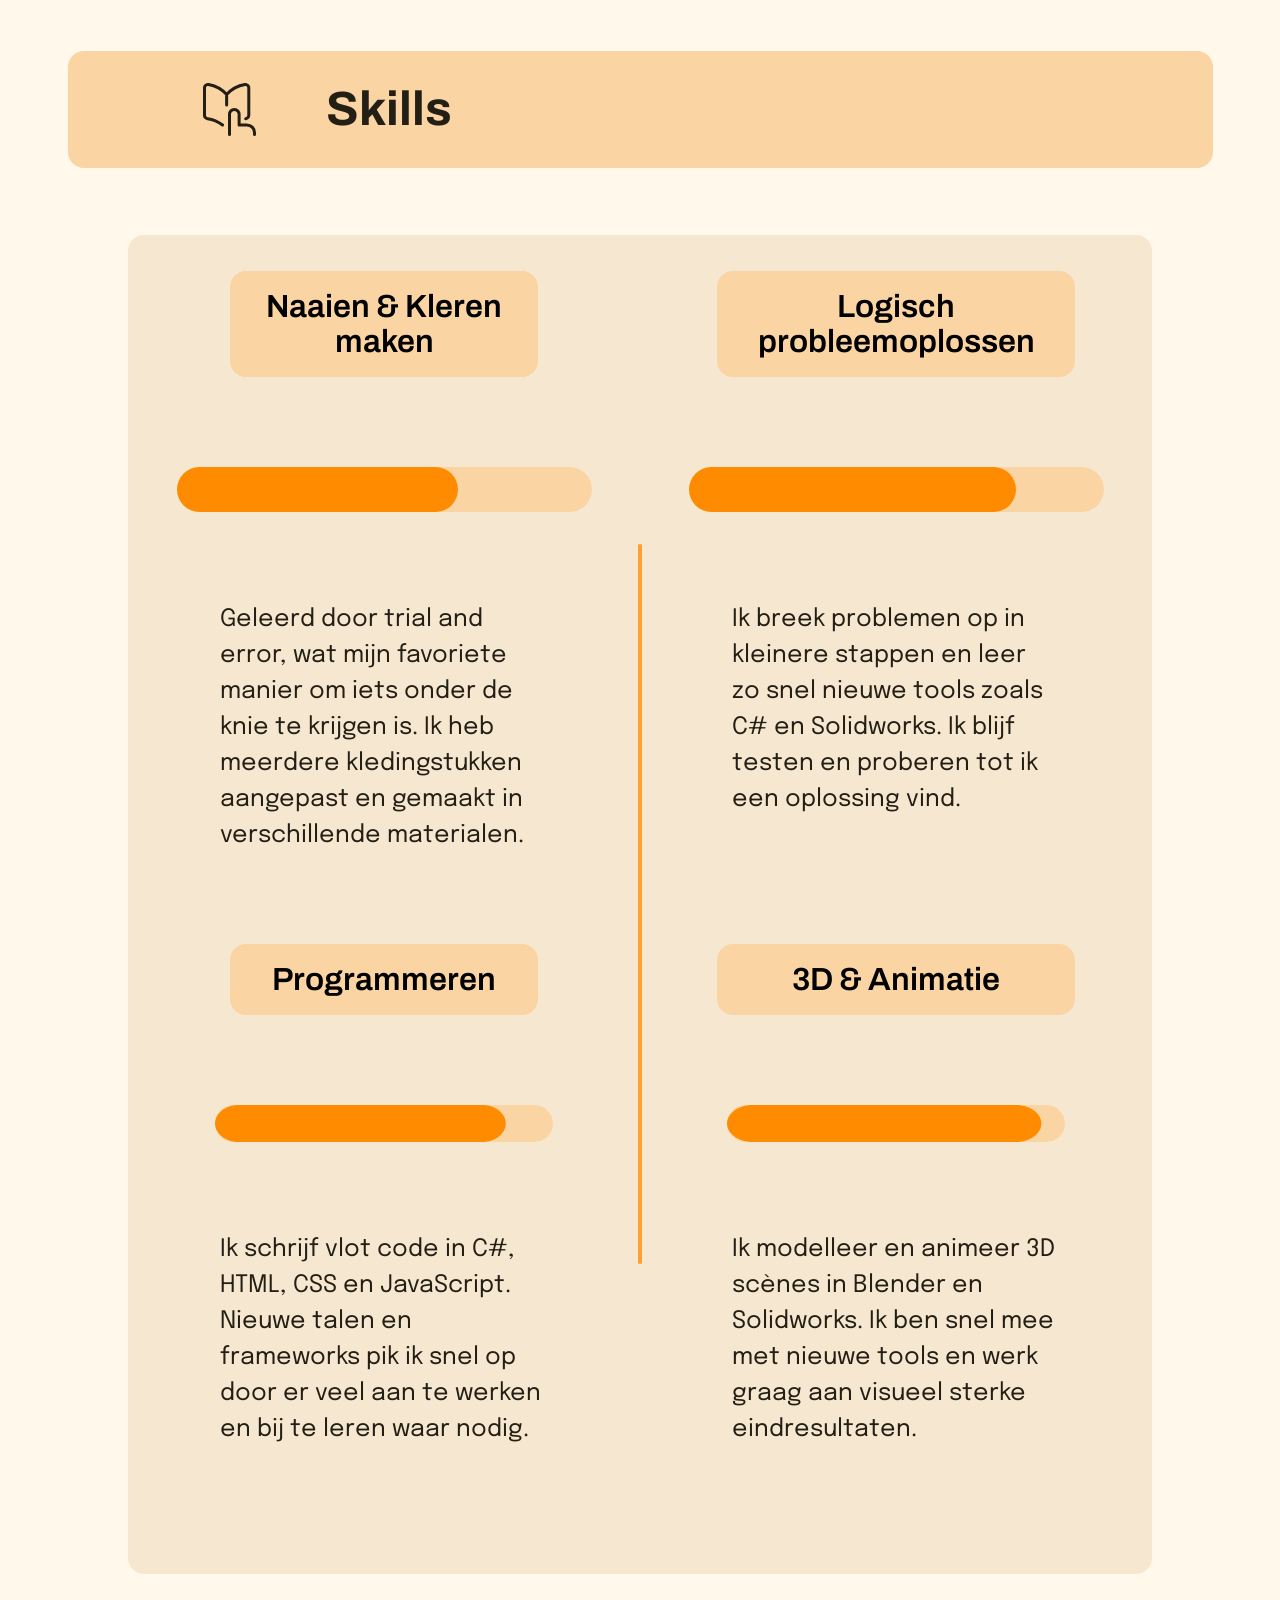
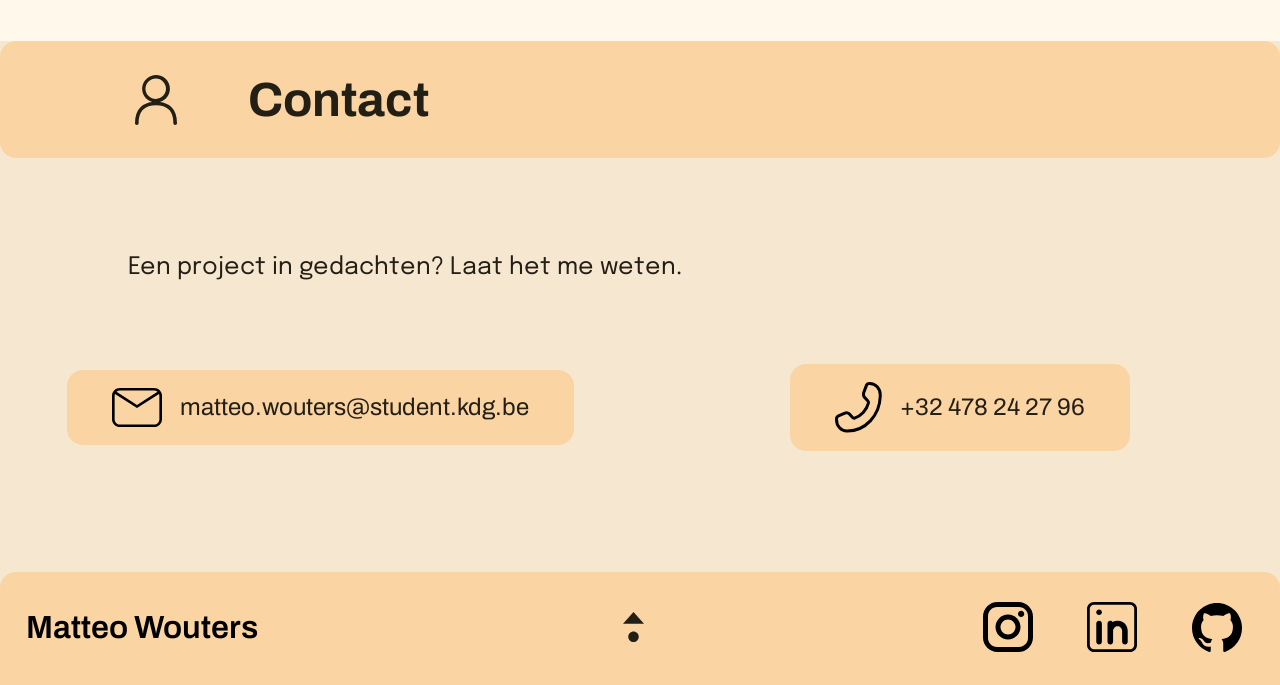
==== commit c8e66c2f: "Update image paths to use relative URLs" ====
--- a/index.html
+++ b/index.html
@@ -17,33 +17,33 @@
     <div id="container">
         <section id="topper">
             <section id="logo">
-                <img src="../Wouters_Matteo/websiteimg/Logo-V2.svg" alt="logo">
+                <img src="../websiteimg/Logo-V2.svg" alt="logo">
             </section>
             <nav>
                 <a href="#hero">
-                    <img src="../Wouters_Matteo/websiteimg/home.svg" alt="home icoon"><br>
+                    <img src="../websiteimg/home.svg" alt="home icoon"><br>
                     <span>Home</span>
                 </a>
                 <a href="#about">
-                    <img src="../Wouters_Matteo/websiteimg/about.svg" alt="about icoon"><br>
+                    <img src="../websiteimg/about.svg" alt="about icoon"><br>
                     <span>Over mij</span>
                 </a>
                 <a href="#projects">
-                    <img src="../Wouters_Matteo/websiteimg/projects.svg" alt="projecten icoon"><br>
+                    <img src="../websiteimg/projects.svg" alt="projecten icoon"><br>
                     <span>Projecten</span>
                 </a>
                 <a href="#skills">
-                    <img src="../Wouters_Matteo/websiteimg/skills.svg" alt="skills icoon"><br>
+                    <img src="../websiteimg/skills.svg" alt="skills icoon"><br>
                     <span>Skills</span>
                 </a>
                 <a href="#contact">
-                    <img src="../Wouters_Matteo/websiteimg/contact.svg" alt="contact icoon"><br>
+                    <img src="../websiteimg/contact.svg" alt="contact icoon"><br>
                     <span>Contact</span>
                 </a>
             </nav>
             <section id="down">
                 <a href="#socials">
-                    <img src="../Wouters_Matteo/websiteimg/down.svg" alt="pijl naar beneden">
+                    <img src="../websiteimg/down.svg" alt="pijl naar beneden">
                 </a>
             </section>
         </section>
@@ -65,7 +65,7 @@
 
         <main>
             <section id="about">
-                <img src="../Wouters_Matteo/websiteimg/about.svg" alt="about icoon">
+                <img src="../websiteimg/about.svg" alt="about icoon">
                 <h2>Over mij</h2>
             </section>
             <section id="aboutitems">
@@ -80,31 +80,31 @@
                     <p>
                         Benieuwd naar mijn ervaring?
                     </p>
-                    <a href="../Wouters_Matteo/CV.pdf" download="Matteo_Wouters_CV" target="_blank" id="cv">
+                    <a href="../CV.pdf" download="Matteo_Wouters_CV" target="_blank" id="cv">
                         <h5>Download CV</h5>
                     </a>
                 </section>
 
                 <section id="photomain1">
-                    <img src="../Wouters_Matteo/websiteimg/aboutplaceholder1.png" alt="bureau">
+                    <img src="../websiteimg/aboutplaceholder1.png" alt="bureau">
                 </section>
                 <section id="photomain2">
-                    <img src="../Wouters_Matteo/websiteimg/aboutplaceholder2.png" alt="naaimachine">
+                    <img src="../websiteimg/aboutplaceholder2.png" alt="naaimachine">
                 </section>
             </section>
         </main>
 
         <section id="projects">
-            <img src="../Wouters_Matteo/websiteimg/projects.svg" alt="projecten icoon">
+            <img src="../websiteimg/projects.svg" alt="projecten icoon">
             <h2>Projecten</h2>
         </section>
         <section id="projectitems">
             <article id="solidworks">
                 <div class="window">
                     <div class="imagerow">
-                        <img src="../Wouters_Matteo/websiteimg/MeatGrinder-cropped.gif" class="carouselimg">
-                        <img src="../Wouters_Matteo/websiteimg/organiser-model.png" class="carouselimg">
-                        <img src="../Wouters_Matteo/websiteimg/tractor-assembly.png" class="carouselimg">
+                        <img src="../websiteimg/MeatGrinder-cropped.gif" class="carouselimg">
+                        <img src="../websiteimg/organiser-model.png" class="carouselimg">
+                        <img src="../websiteimg/tractor-assembly.png" class="carouselimg">
                     </div>
                 </div>
                 <h3>Project 1: Solidworks</h3>
@@ -120,8 +120,8 @@
             <article id="paperlamp">
                 <div class="window">
                     <div class="imagerow">
-                        <img src="../Wouters_Matteo/websiteimg/paperlamp.png" class="carouselimg">
-                        <img src="../Wouters_Matteo/websiteimg/lamp-licht.jpg" class="carouselimg">
+                        <img src="../websiteimg/paperlamp.png" class="carouselimg">
+                        <img src="../websiteimg/lamp-licht.jpg" class="carouselimg">
                     </div>
                 </div>
                 <div class="projectright">
@@ -139,12 +139,12 @@
                 <div class="window">
                     <div class="imagerow">
                         <video width="320" height="240" controls class="carouselimg">
-                            <source src="../Wouters_Matteo/Websitevideo/Wouters_Matteo_Examenopdracht2026.mp4" type="video/mp4">
+                            <source src="../Websitevideo/Wouters_Matteo_Examenopdracht2026.mp4" type="video/mp4">
                         </video>
-                        <img src="../Wouters_Matteo/websiteimg/Blender/1.png" class="carouselimg">
-                        <img src="../Wouters_Matteo/websiteimg/Blender/2.png" class="carouselimg">
-                        <img src="../Wouters_Matteo/websiteimg/Blender/3.png" class="carouselimg">
-                        <img src="../Wouters_Matteo/websiteimg/Blender/4.png" class="carouselimg">
+                        <img src="../websiteimg/Blender/1.png" class="carouselimg">
+                        <img src="../websiteimg/Blender/2.png" class="carouselimg">
+                        <img src="../websiteimg/Blender/3.png" class="carouselimg">
+                        <img src="../websiteimg/Blender/4.png" class="carouselimg">
                     </div>
                 </div>
                 <h3>Project 3: Blender</h3>
@@ -160,10 +160,10 @@
             <article id="unity">
                 <div class="window">
                     <div class="imagerow">
-                        <img src="../Wouters_Matteo/websiteimg/Unity/EmptyHall.png" class="carouselimg">
-                        <img src="../Wouters_Matteo/websiteimg/Unity/Collectible.png" class="carouselimg">
-                        <img src="../Wouters_Matteo/websiteimg/Unity/White.png" class="carouselimg">
-                        <img src="../Wouters_Matteo/websiteimg/Unity/Death.png" class="carouselimg">
+                        <img src="../websiteimg/Unity/EmptyHall.png" class="carouselimg">
+                        <img src="../websiteimg/Unity/Collectible.png" class="carouselimg">
+                        <img src="../websiteimg/Unity/White.png" class="carouselimg">
+                        <img src="../websiteimg/Unity/Death.png" class="carouselimg">
                     </div>
                 </div>
                 <div class="projectright">
@@ -179,13 +179,13 @@
         </section>
 
         <section id="skills">
-            <img src="../Wouters_Matteo/websiteimg/skills.svg" alt="skills icoon">
+            <img src="../websiteimg/skills.svg" alt="skills icoon">
             <h2>Skills</h2>
         </section>
         <section id="skillitems">
             <article id="sewing">
                 <h3>Naaien & Kleren maken</h3>
-                <img src="../Wouters_Matteo/websiteimg/sewingbar.svg" alt="skill bar naaien">
+                <img src="../websiteimg/sewingbar.svg" alt="skill bar naaien">
                 <p>
                     Geleerd door trial and error, wat mijn favoriete manier om iets onder de knie te krijgen is.
                     Ik heb meerdere kledingstukken aangepast en gemaakt in verschillende materialen.
@@ -194,7 +194,7 @@
             <div class="vertdivider"></div>
             <article id="problem">
                 <h3>Logisch probleemoplossen</h3>
-                <img src="../Wouters_Matteo/websiteimg/problembar.svg" alt="skill bar probleemoplossen">
+                <img src="../websiteimg/problembar.svg" alt="skill bar probleemoplossen">
                 <p>
                     Ik breek problemen op in kleinere stappen en leer zo snel nieuwe tools zoals C# en Solidworks.
                     Ik blijf testen en proberen tot ik een oplossing vind.
@@ -203,7 +203,7 @@
             <div class="vertdivider"></div>
             <article id="programming">
                 <h3>Programmeren</h3>
-                <img src="../Wouters_Matteo/websiteimg/programbar.svg" alt="skill bar programmeren">
+                <img src="../websiteimg/programbar.svg" alt="skill bar programmeren">
                 <p>
                     Ik schrijf vlot code in C#, HTML, CSS en JavaScript.
                     Nieuwe talen en frameworks pik ik snel op door er veel aan te werken en bij te leren waar nodig.
@@ -212,7 +212,7 @@
             <div class="vertdivider"></div>
             <article id="d">
                 <h3>3D & Animatie</h3>
-                <img src="../Wouters_Matteo/websiteimg/3dbar.svg" alt="skill bar 3D">
+                <img src="../websiteimg/3dbar.svg" alt="skill bar 3D">
                 <p>
                     Ik modelleer en animeer 3D scènes in Blender en Solidworks.
                     Ik ben snel mee met nieuwe tools en werk graag aan visueel sterke eindresultaten.
@@ -222,7 +222,7 @@
 
         <section id="contactwrapper">
             <section id="contact">
-                <img src="../Wouters_Matteo/websiteimg/contact.svg" alt="contact icoon">
+                <img src="../websiteimg/contact.svg" alt="contact icoon">
                 <h2>Contact</h2>
             </section>
             <section id="contactitems">
@@ -233,11 +233,11 @@
                 </article>
                 <section id="contactmethods">
                     <a href="mailto:matteo.wouters@student.kdg.be" id="mail">
-                        <img src="../Wouters_Matteo/websiteimg/mail.svg" alt="mail icoon">
+                        <img src="../websiteimg/mail.svg" alt="mail icoon">
                         <p>matteo.wouters@student.kdg.be</p>
                     </a>
                     <a href="tel:+32478242796" id="phone">
-                        <img src="../Wouters_Matteo/websiteimg/phone.svg" alt="telefoon icoon">
+                        <img src="../websiteimg/phone.svg" alt="telefoon icoon">
                         <p>+32 478 24 27 96</p>
                     </a>
                 </section>
@@ -247,14 +247,14 @@
                     <h3>Matteo Wouters</h3>
                 </section>
                 <section id="up">
-                    <a href="#topper"><img src="../Wouters_Matteo/websiteimg/up.svg" alt="pijl naar boven"></a>
+                    <a href="#topper"><img src="../websiteimg/up.svg" alt="pijl naar boven"></a>
                 </section>
                 <section id="socials">
-                    <a href="https://www.instagram.com/" target="_blank"><img src="../Wouters_Matteo/websiteimg/insta.svg"
+                    <a href="https://www.instagram.com/" target="_blank"><img src="../websiteimg/insta.svg"
                             alt="instagram"></a>
-                    <a href="https://www.linkedin.com/" target="_blank"><img src="../Wouters_Matteo/websiteimg/linkedin.svg"
+                    <a href="https://www.linkedin.com/" target="_blank"><img src="../websiteimg/linkedin.svg"
                             alt="linkedin"></a>
-                    <a href="https://github.com/" target="_blank"><img src="../Wouters_Matteo/websiteimg/github.svg" alt="github"></a>
+                    <a href="https://github.com/" target="_blank"><img src="../websiteimg/github.svg" alt="github"></a>
                 </section>
             </footer>
         </section>
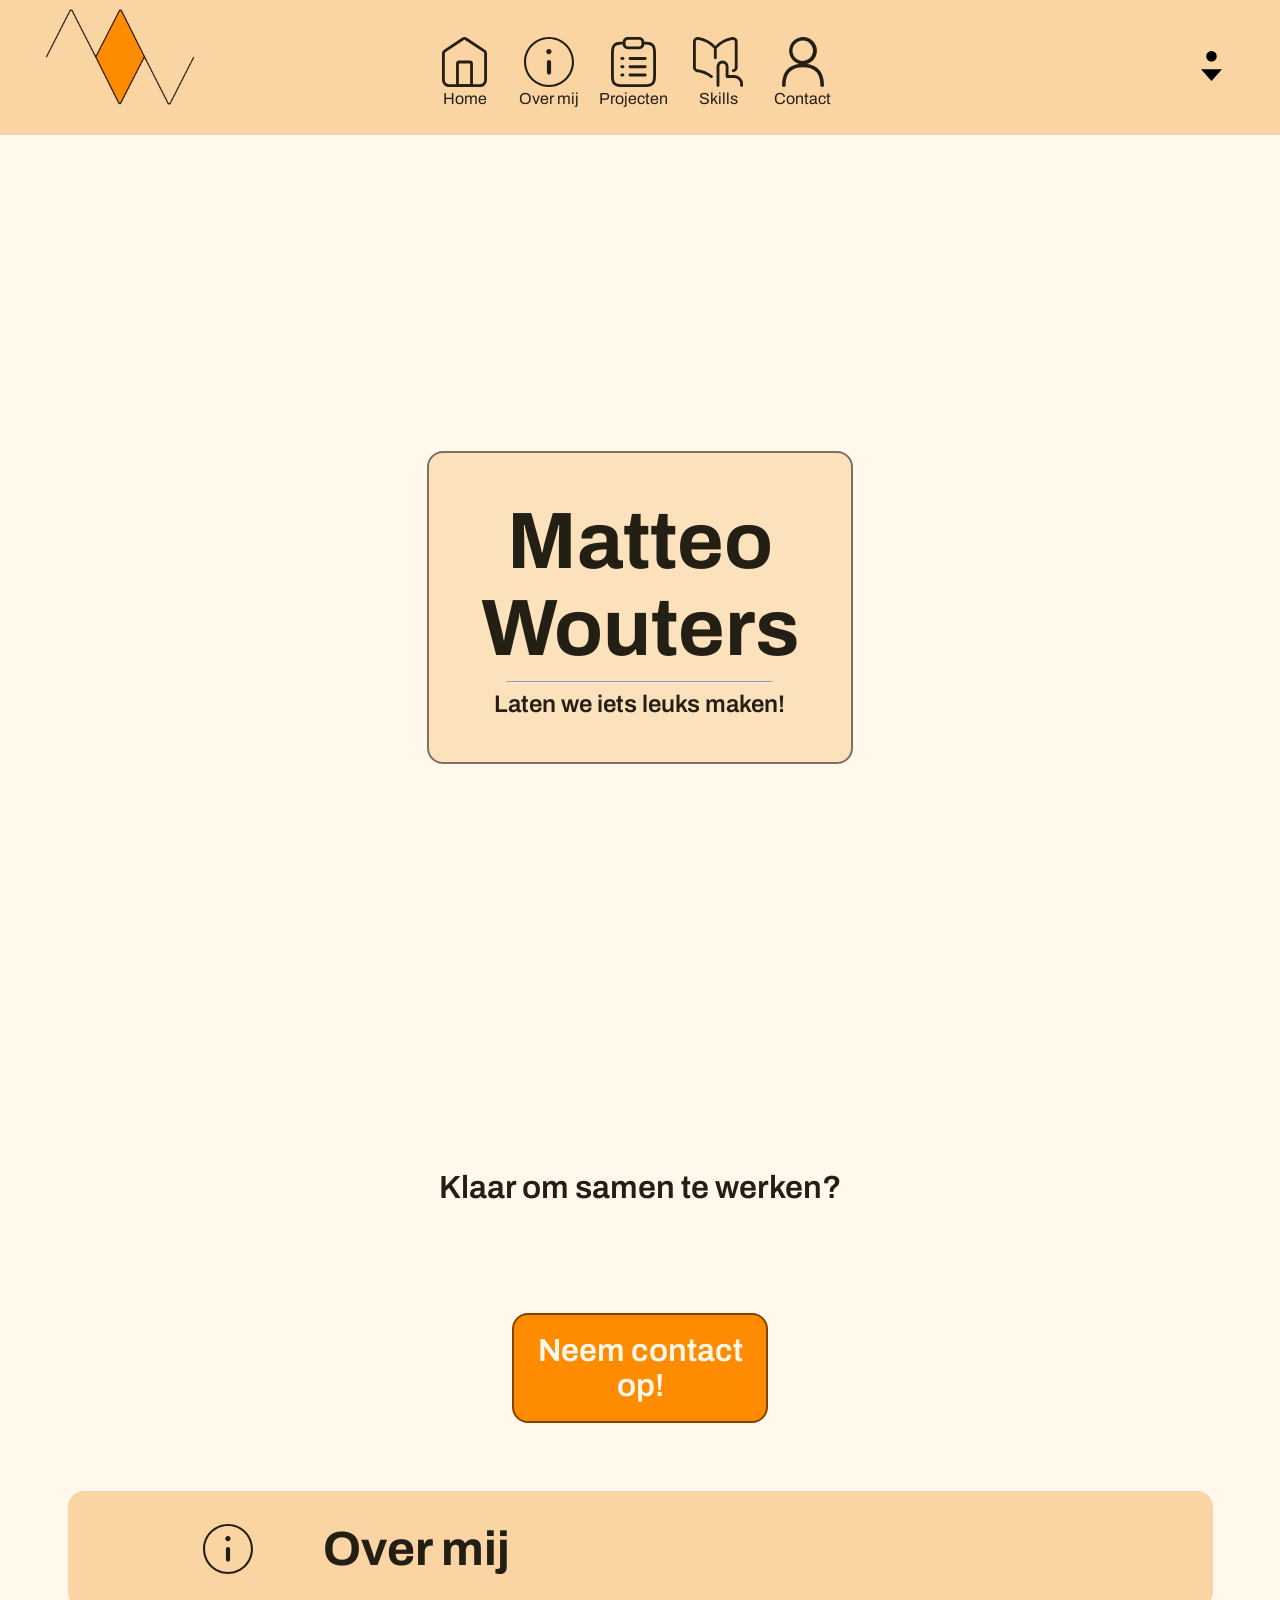
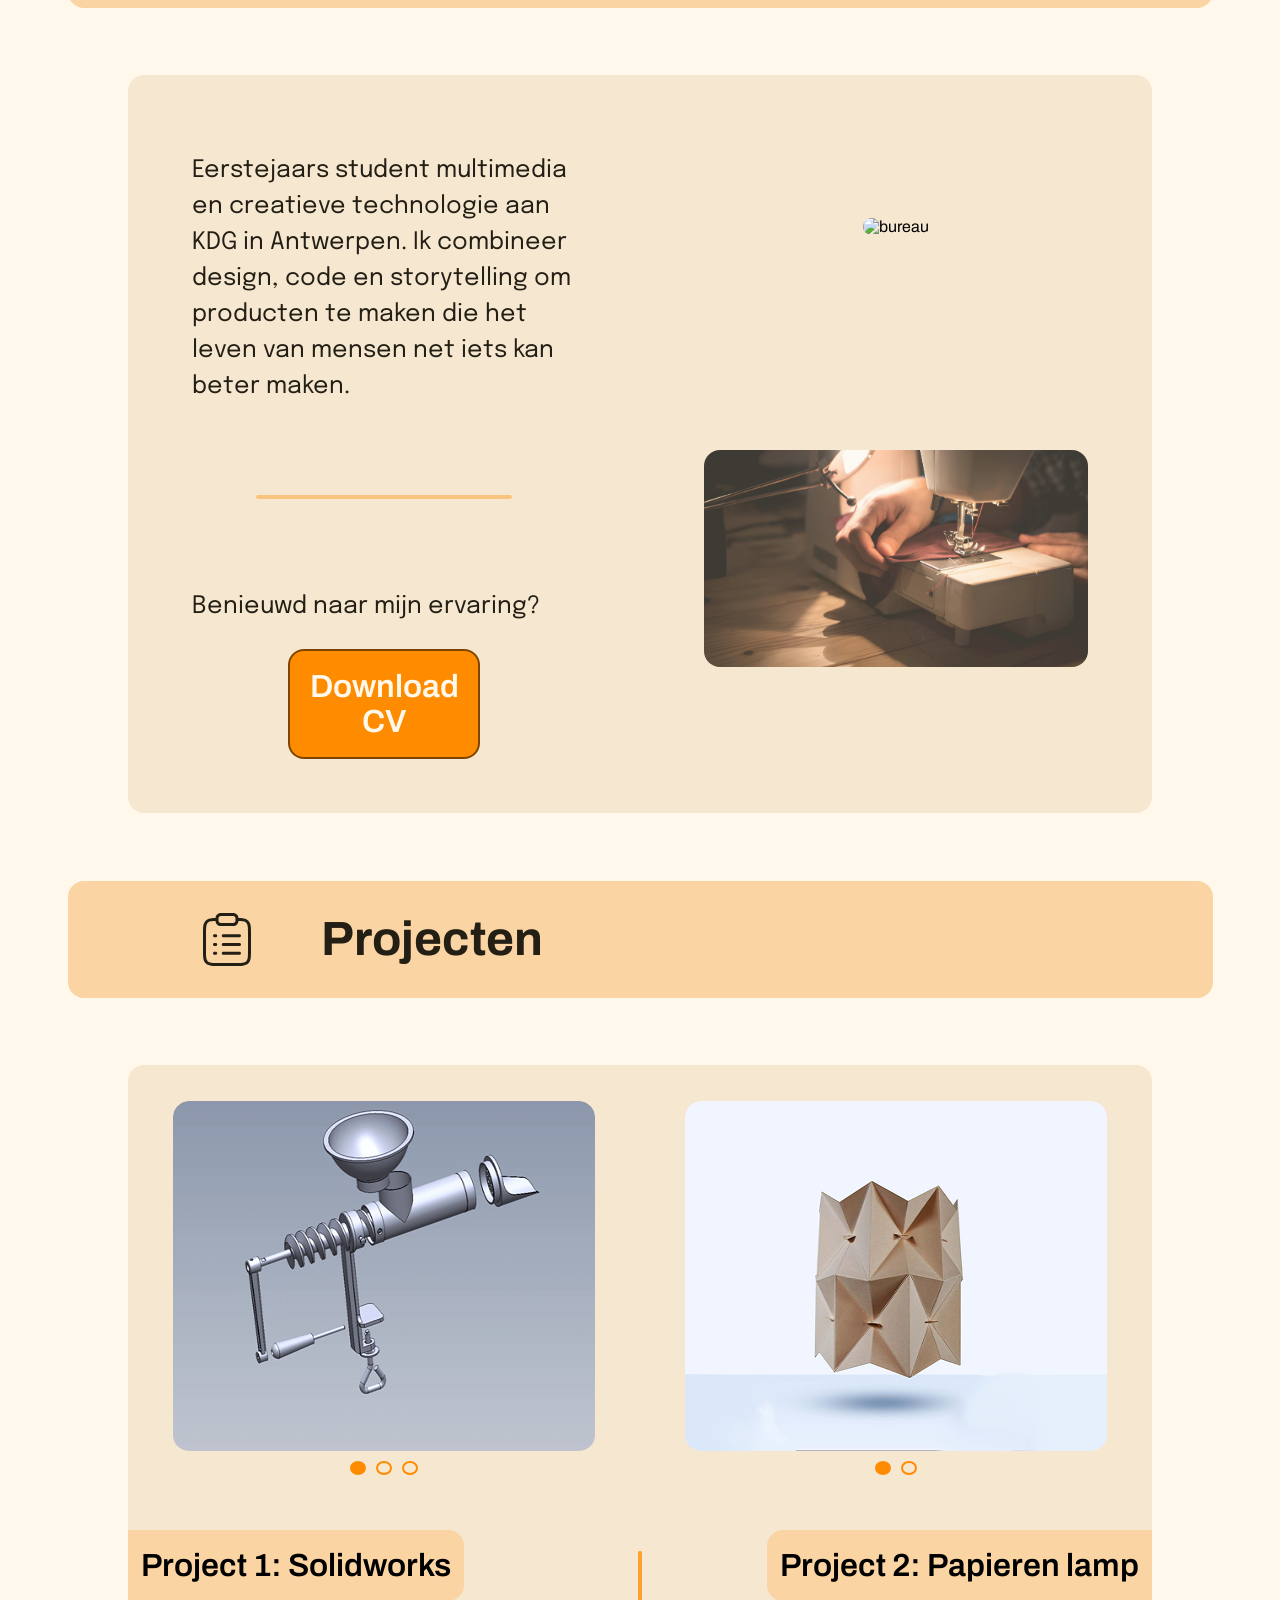
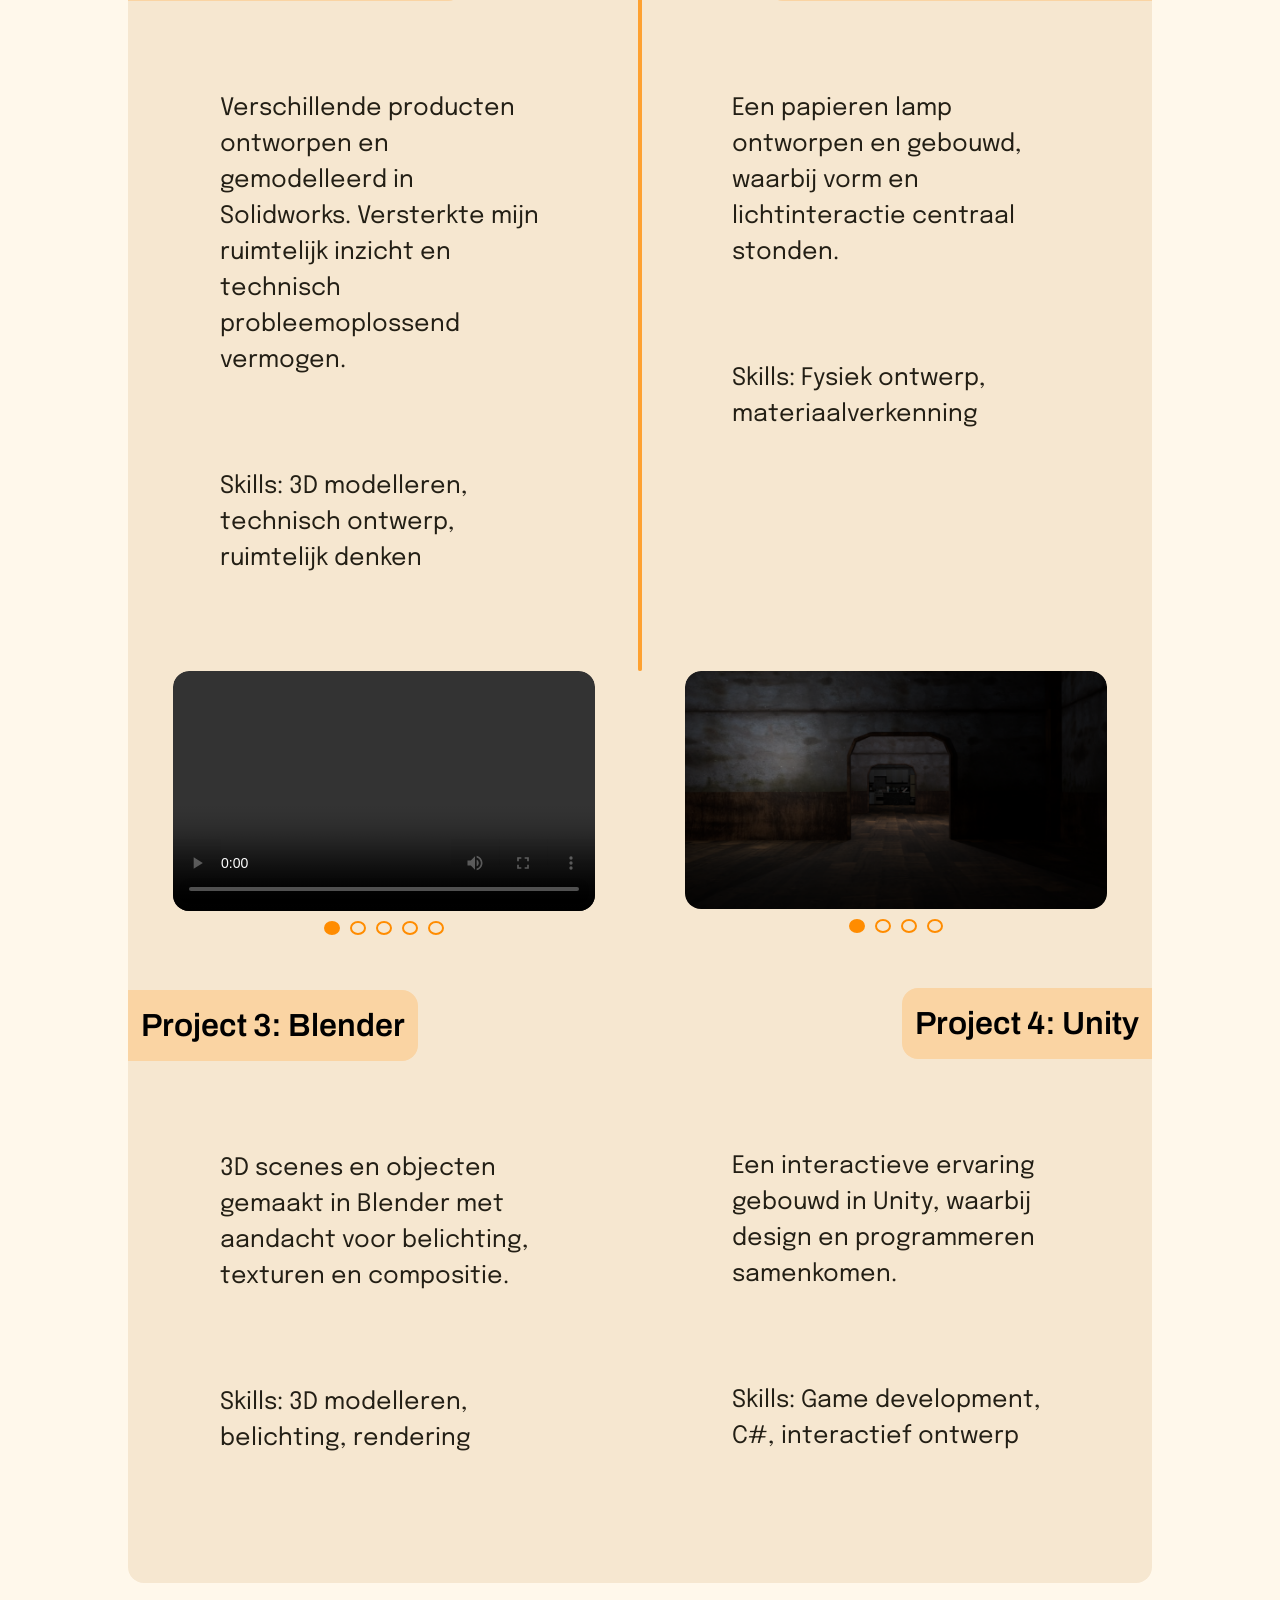
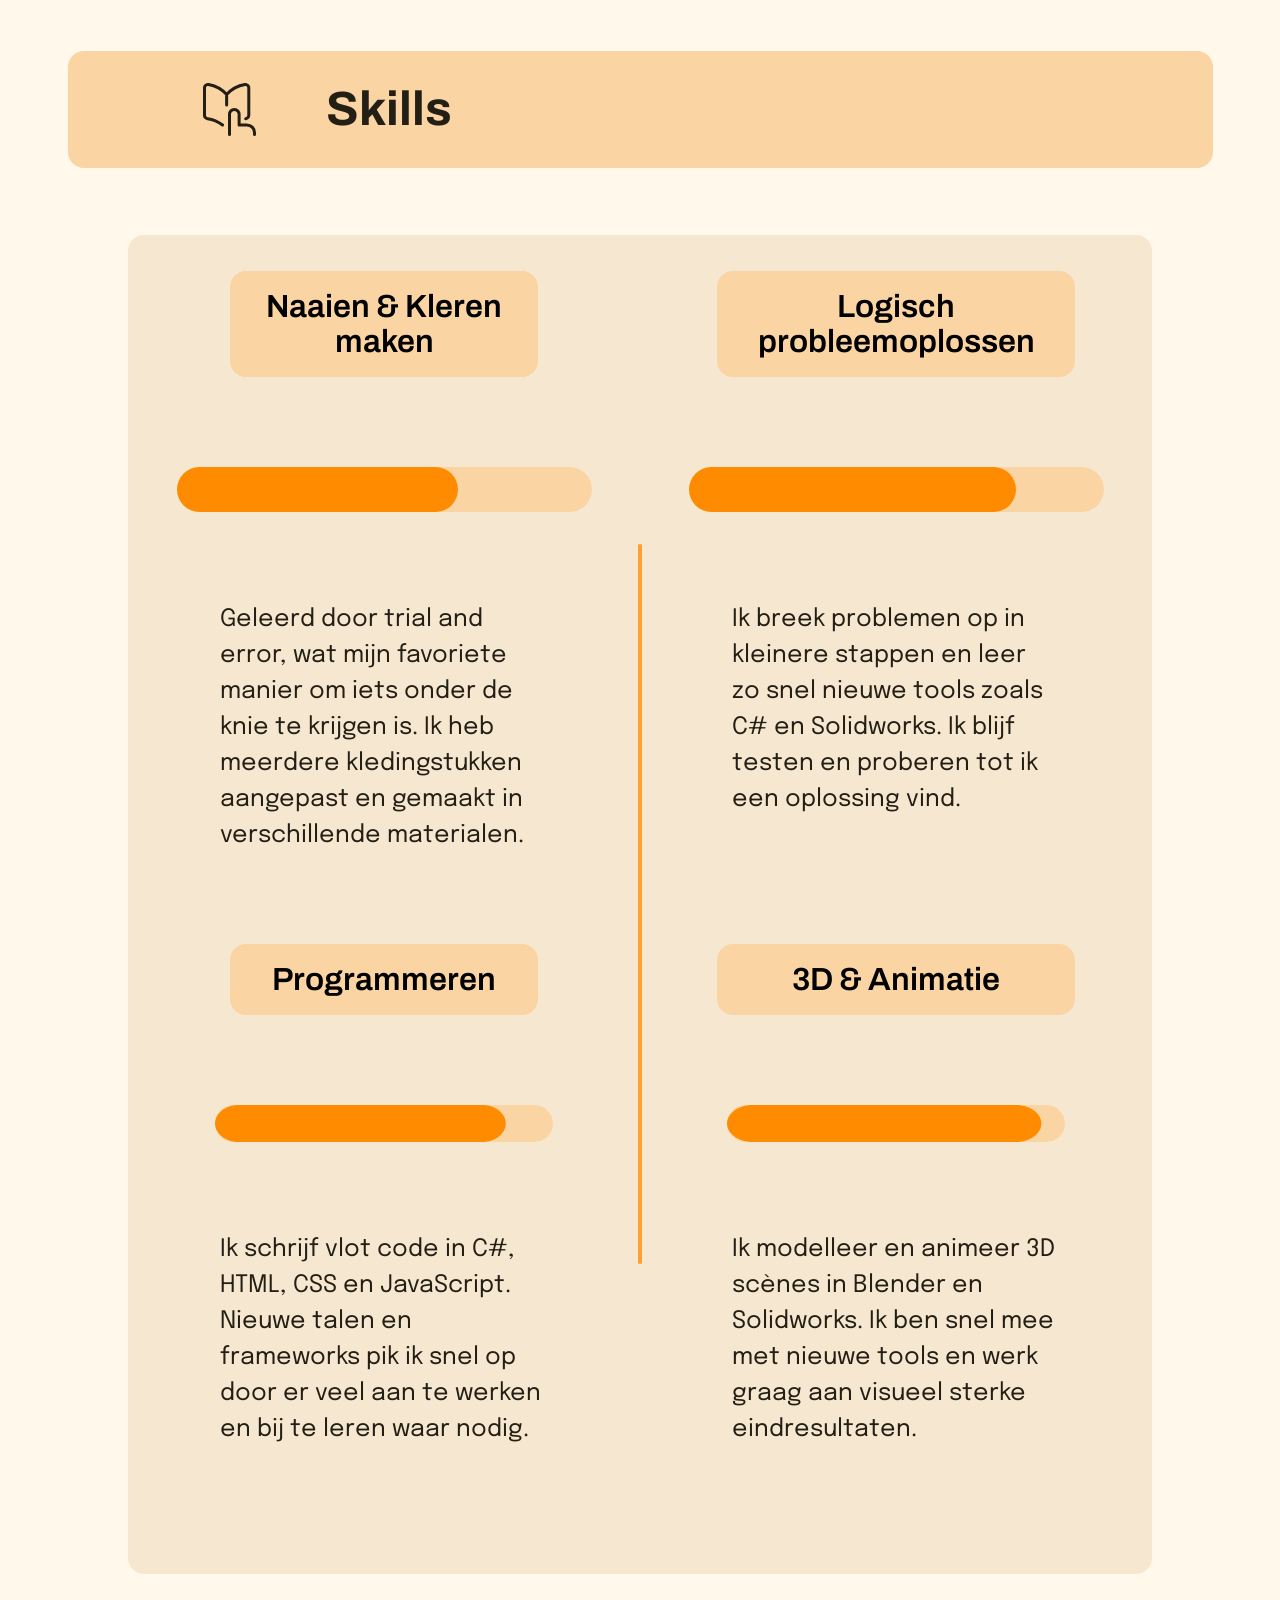
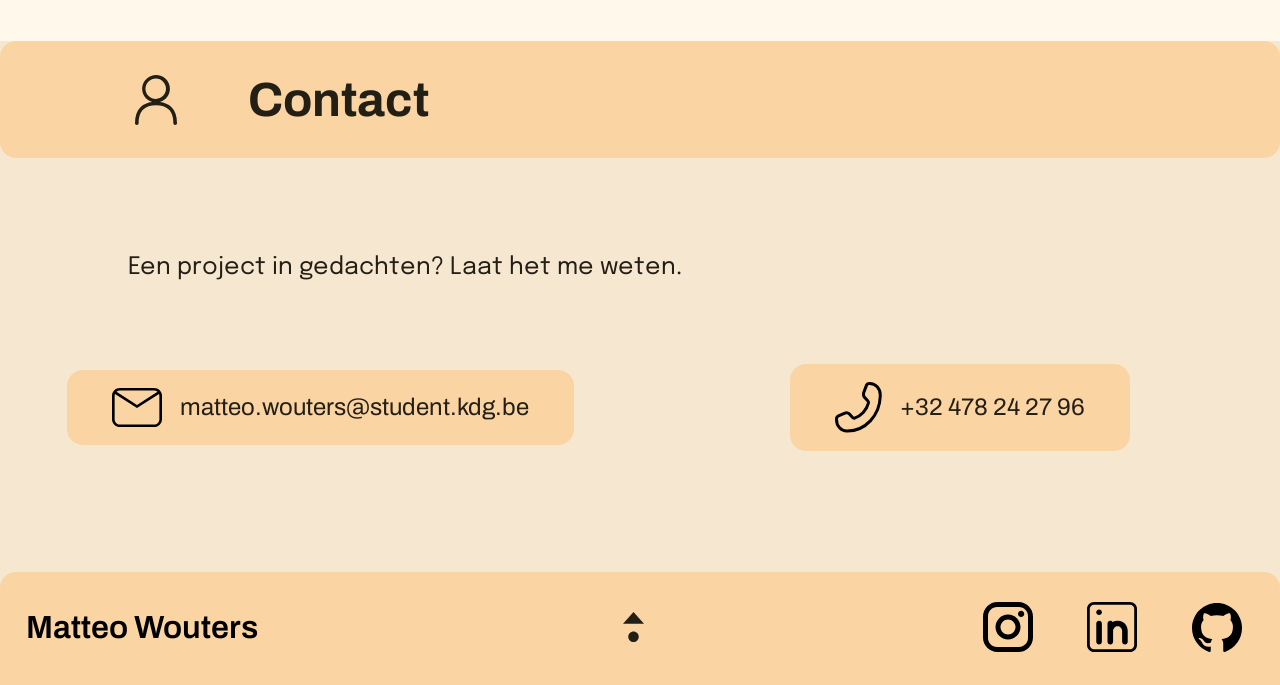
==== commit 87819e28: "Update image paths in index.html" ====
--- a/index.html
+++ b/index.html
@@ -17,15 +17,15 @@
     <div id="container">
         <section id="topper">
             <section id="logo">
-                <img src="../websiteimg/Logo-V2.svg" alt="logo">
+                <img src="/websiteimg/Logo-V2.svg" alt="logo">
             </section>
             <nav>
                 <a href="#hero">
-                    <img src="../websiteimg/home.svg" alt="home icoon"><br>
+                    <img src="/websiteimg/home.svg" alt="home icoon"><br>
                     <span>Home</span>
                 </a>
                 <a href="#about">
-                    <img src="../websiteimg/about.svg" alt="about icoon"><br>
+                    <img src="/websiteimg/about.svg" alt="about icoon"><br>
                     <span>Over mij</span>
                 </a>
                 <a href="#projects">
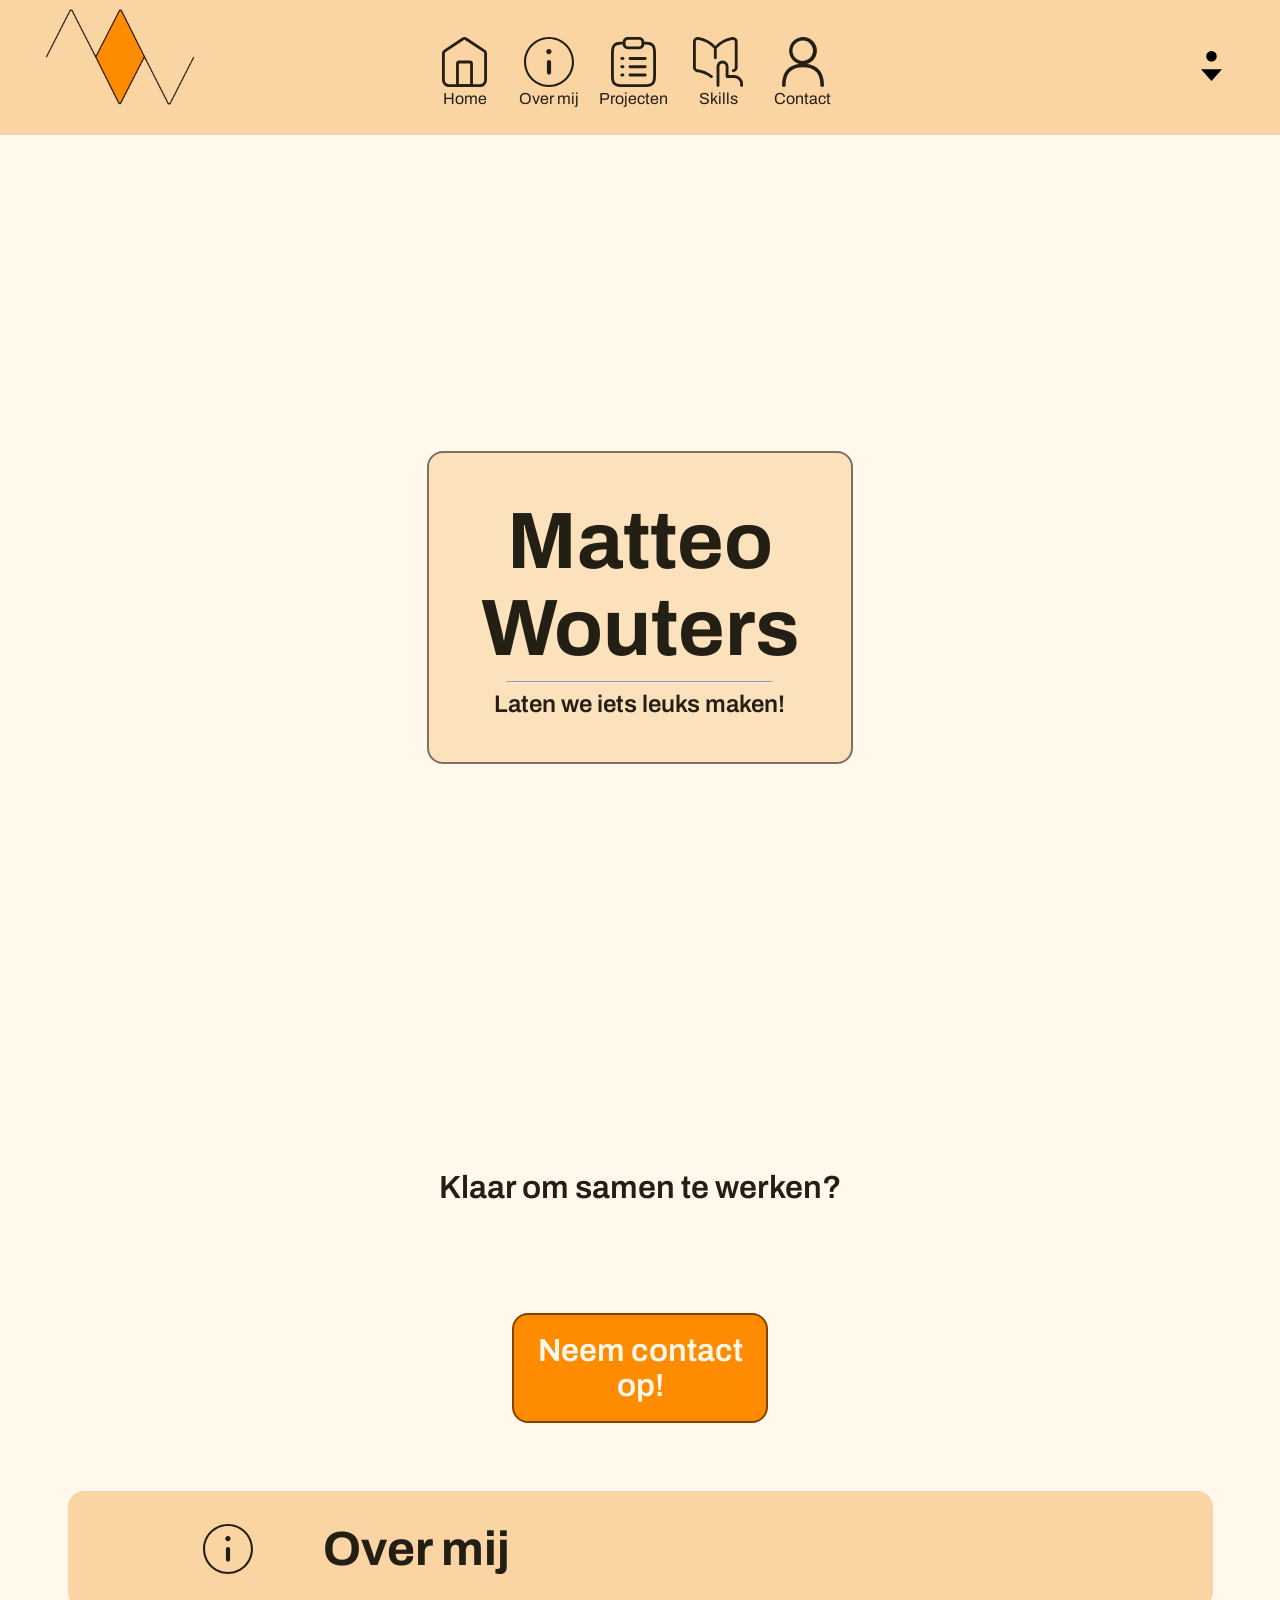
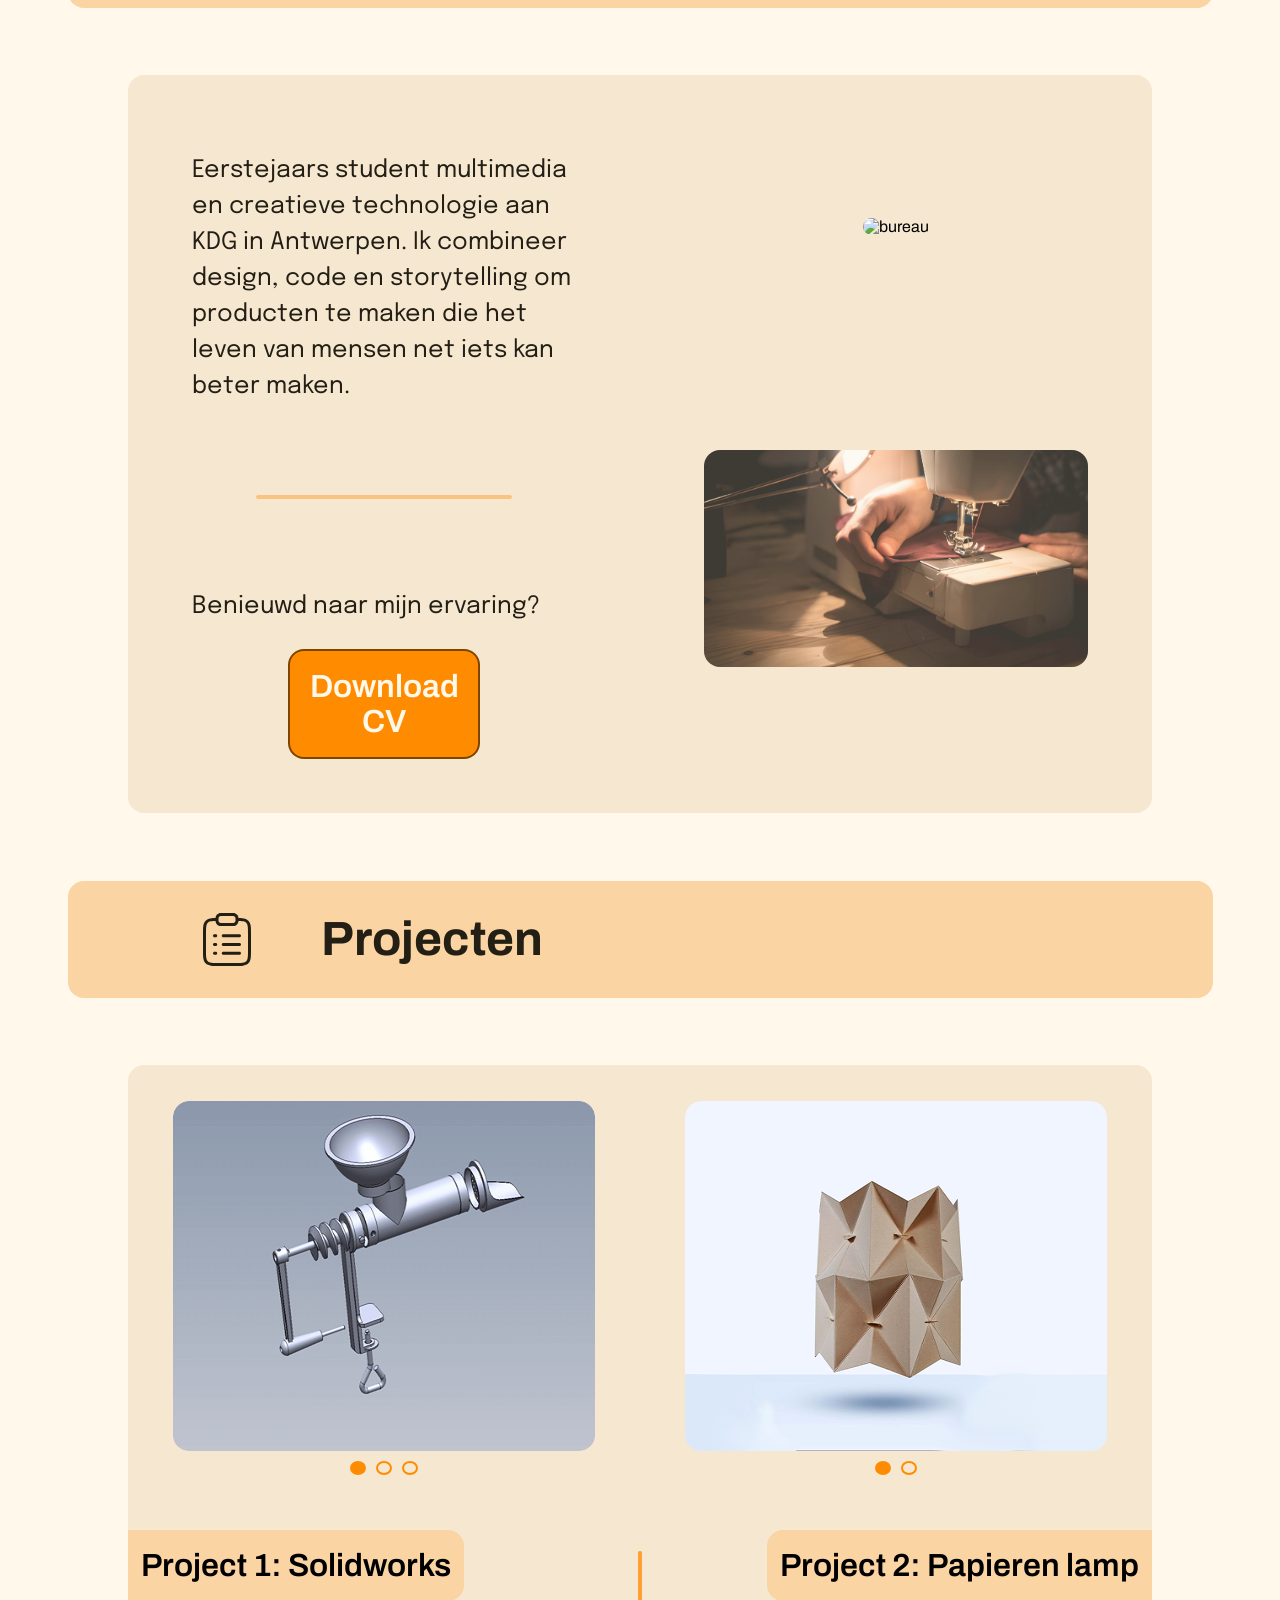
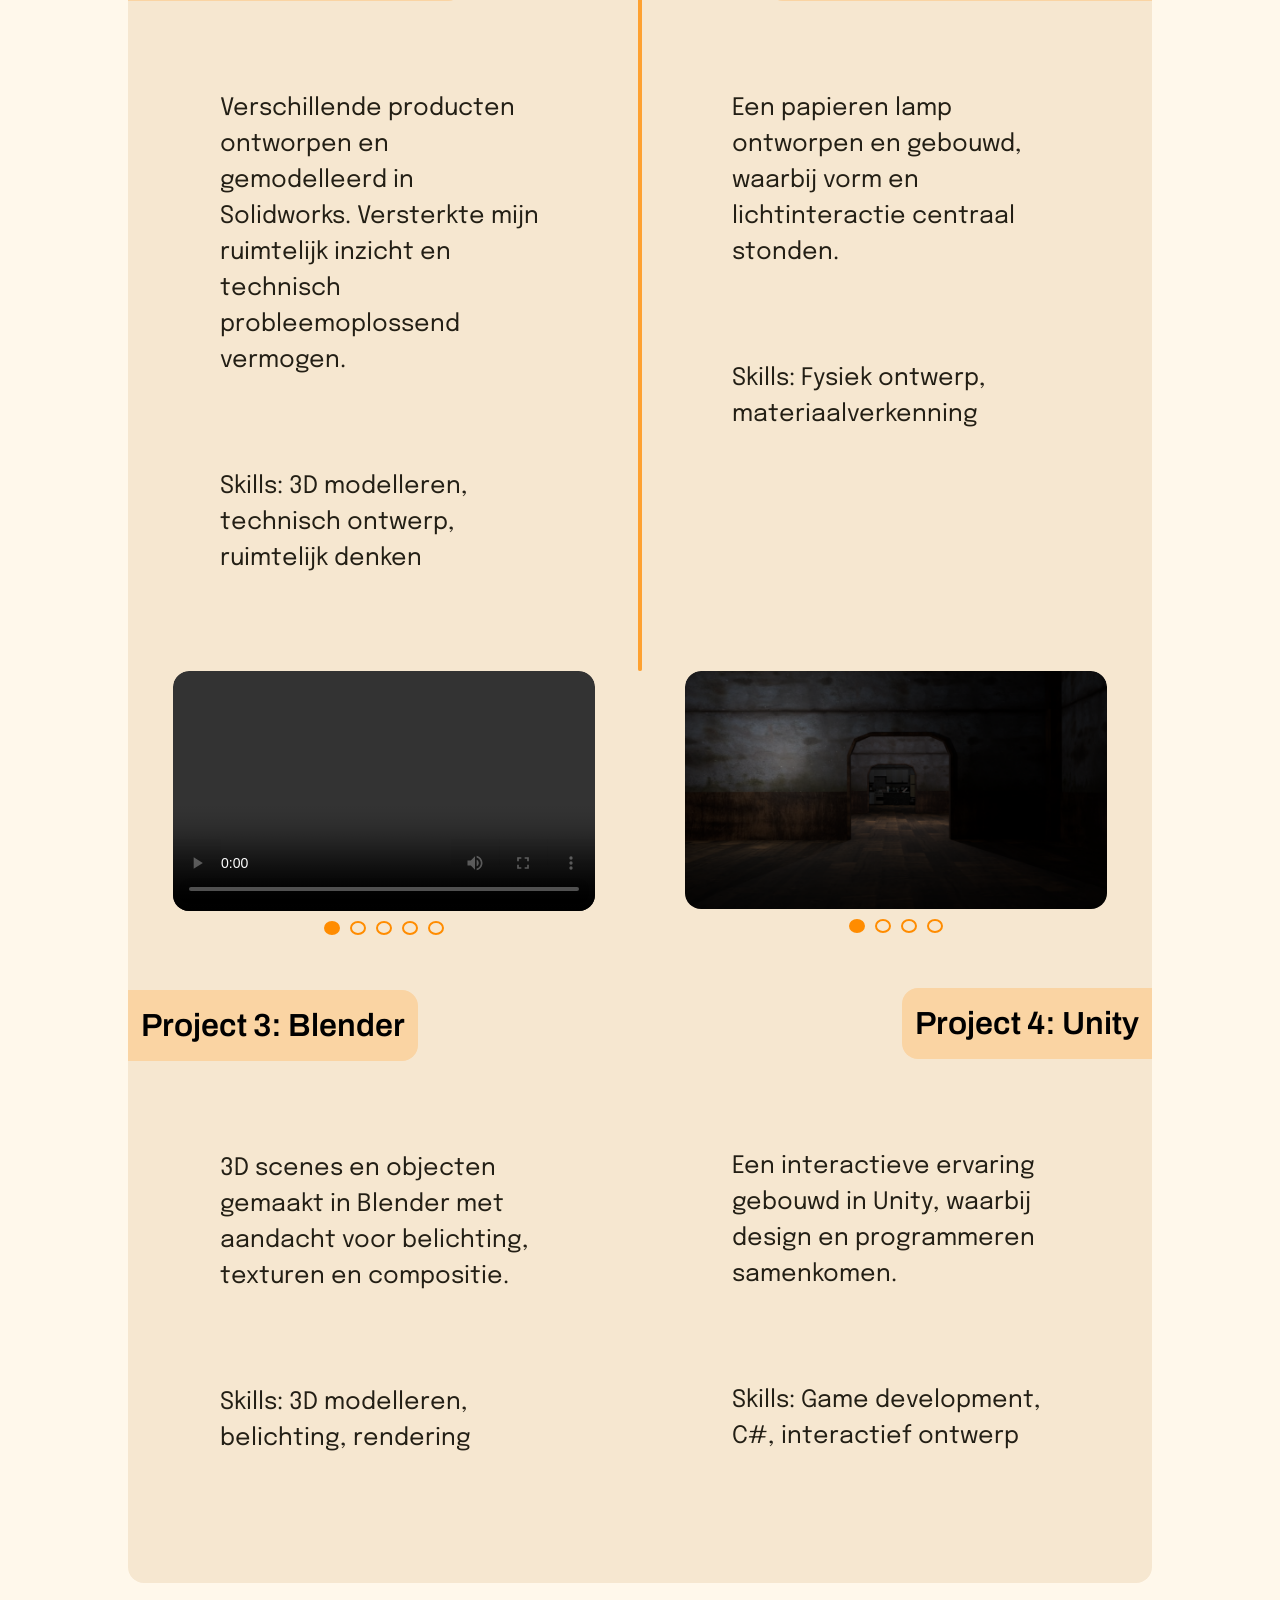
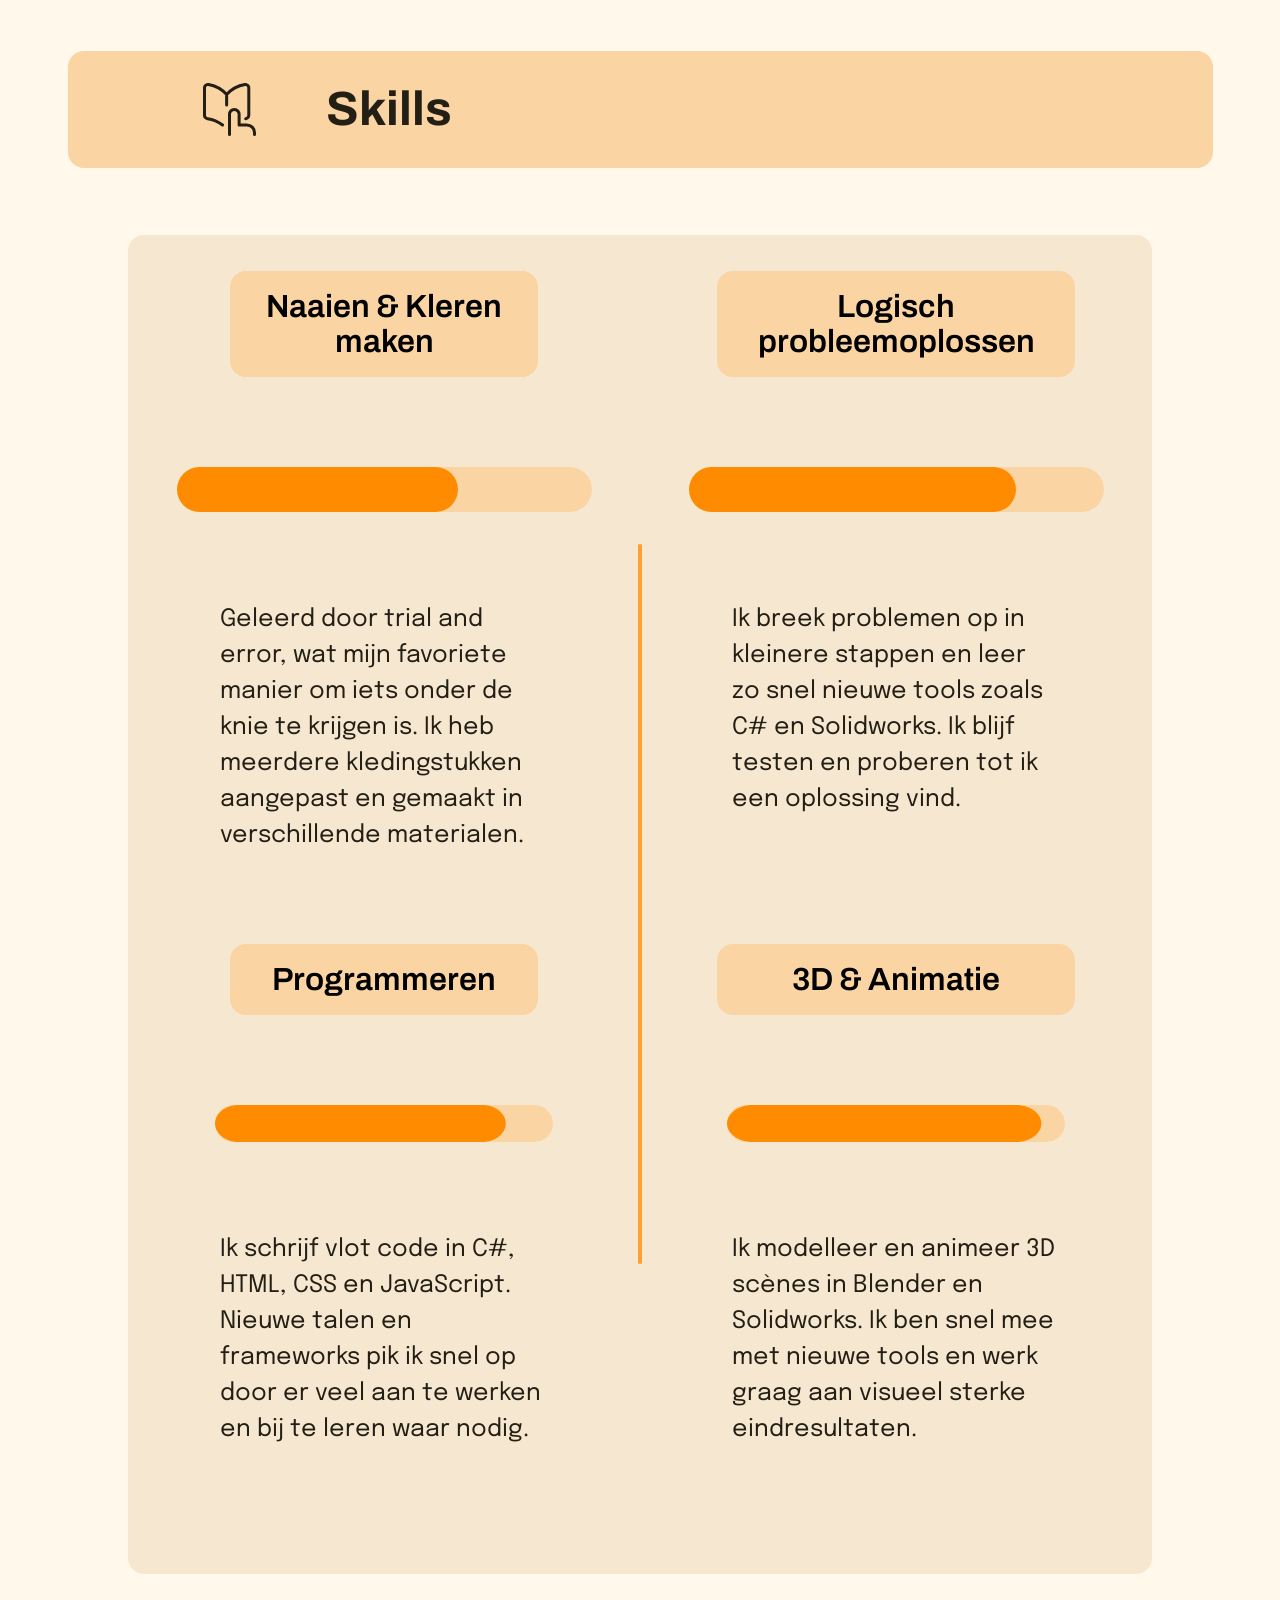
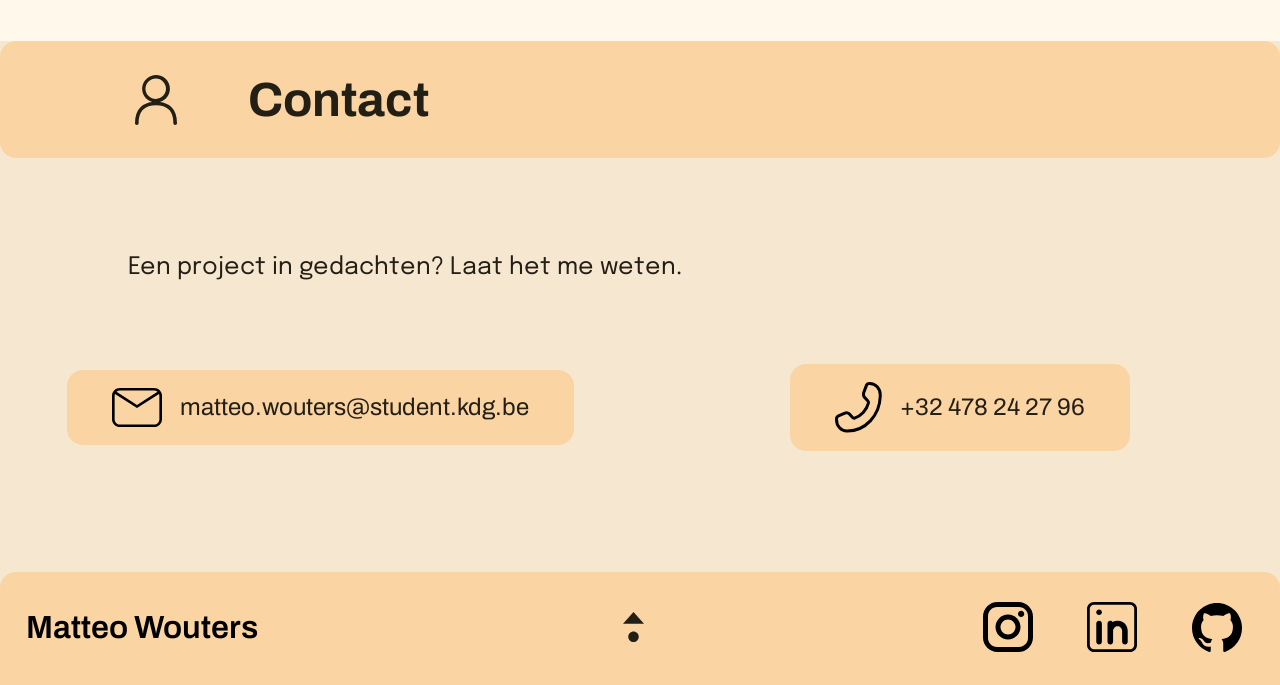
==== commit 63049fe6: "Fix image source paths in index.html" ====
--- a/index.html
+++ b/index.html
@@ -17,15 +17,15 @@
     <div id="container">
         <section id="topper">
             <section id="logo">
-                <img src="/websiteimg/Logo-V2.svg" alt="logo">
+                <img src="websiteimg/Logo-V2.svg" alt="logo">
             </section>
             <nav>
                 <a href="#hero">
-                    <img src="/websiteimg/home.svg" alt="home icoon"><br>
+                    <img src="websiteimg/home.svg" alt="home icoon"><br>
                     <span>Home</span>
                 </a>
                 <a href="#about">
-                    <img src="/websiteimg/about.svg" alt="about icoon"><br>
+                    <img src="websiteimg/about.svg" alt="about icoon"><br>
                     <span>Over mij</span>
                 </a>
                 <a href="#projects">
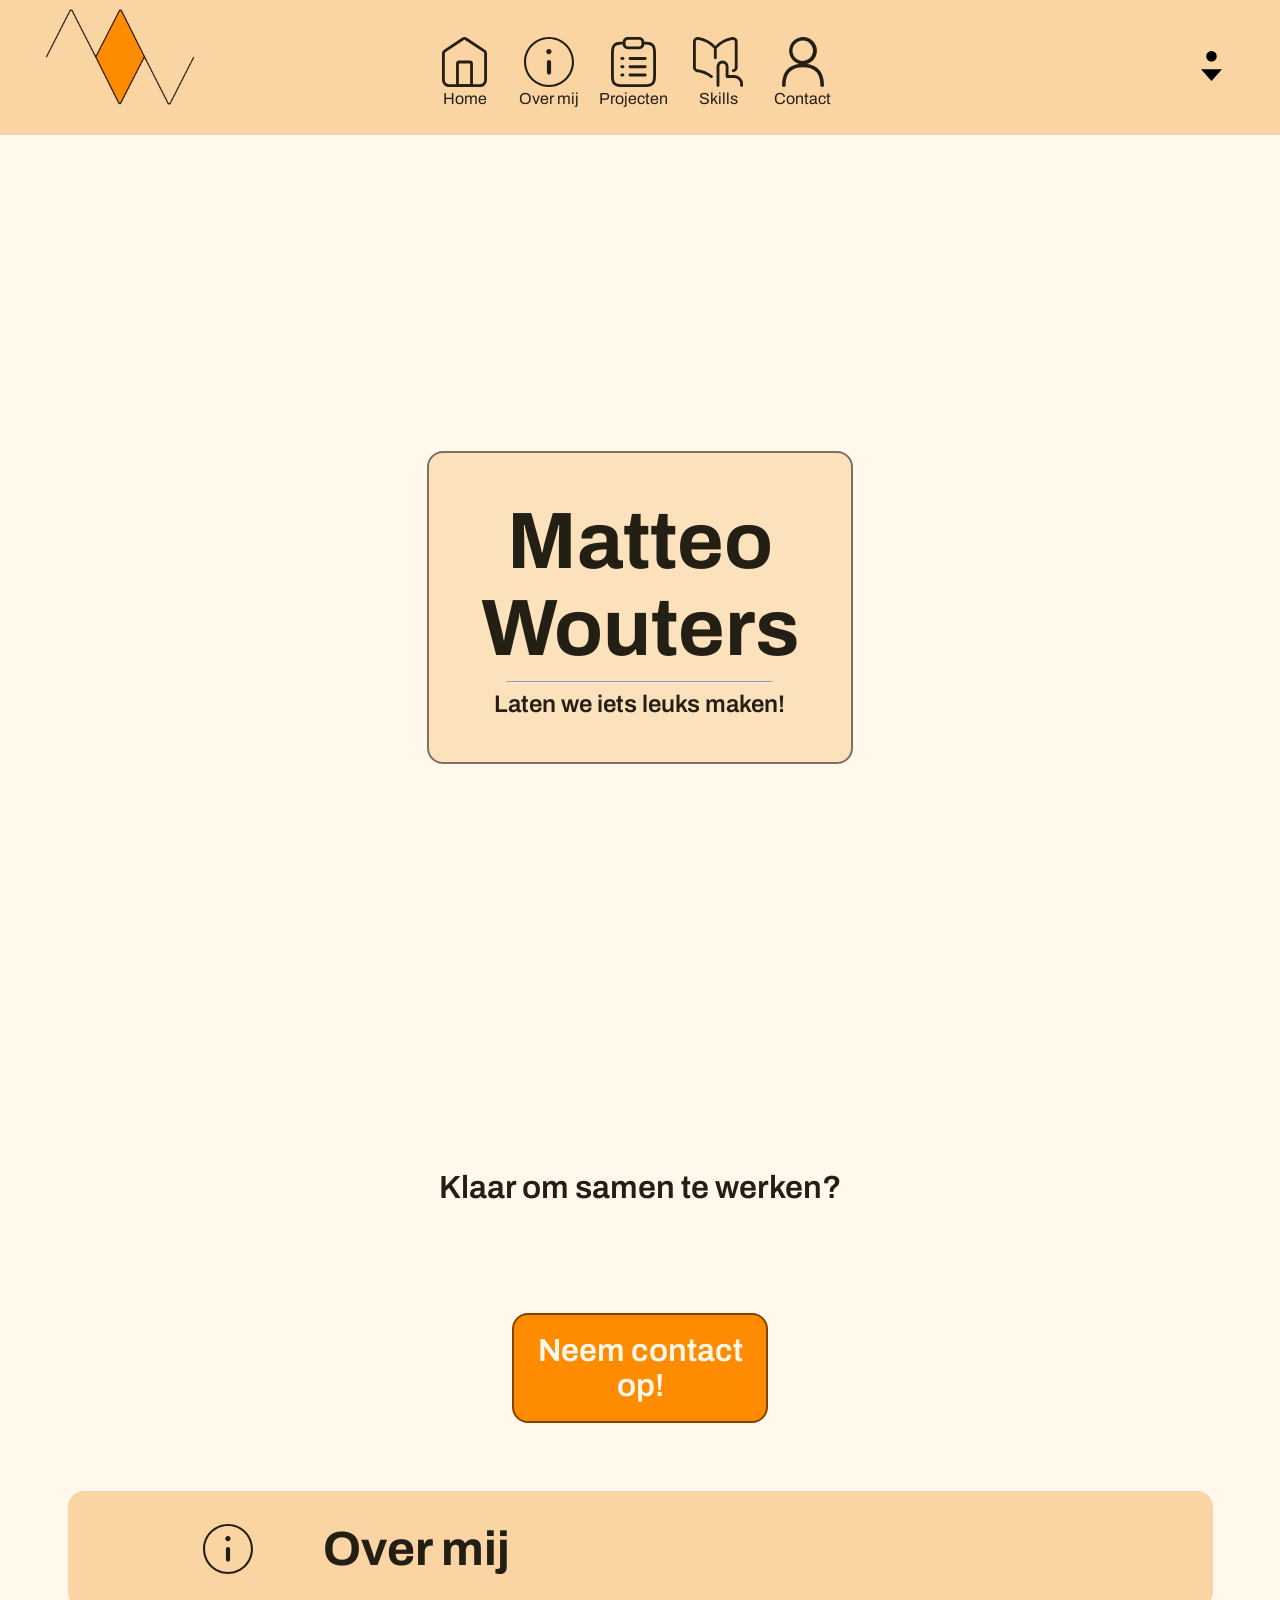
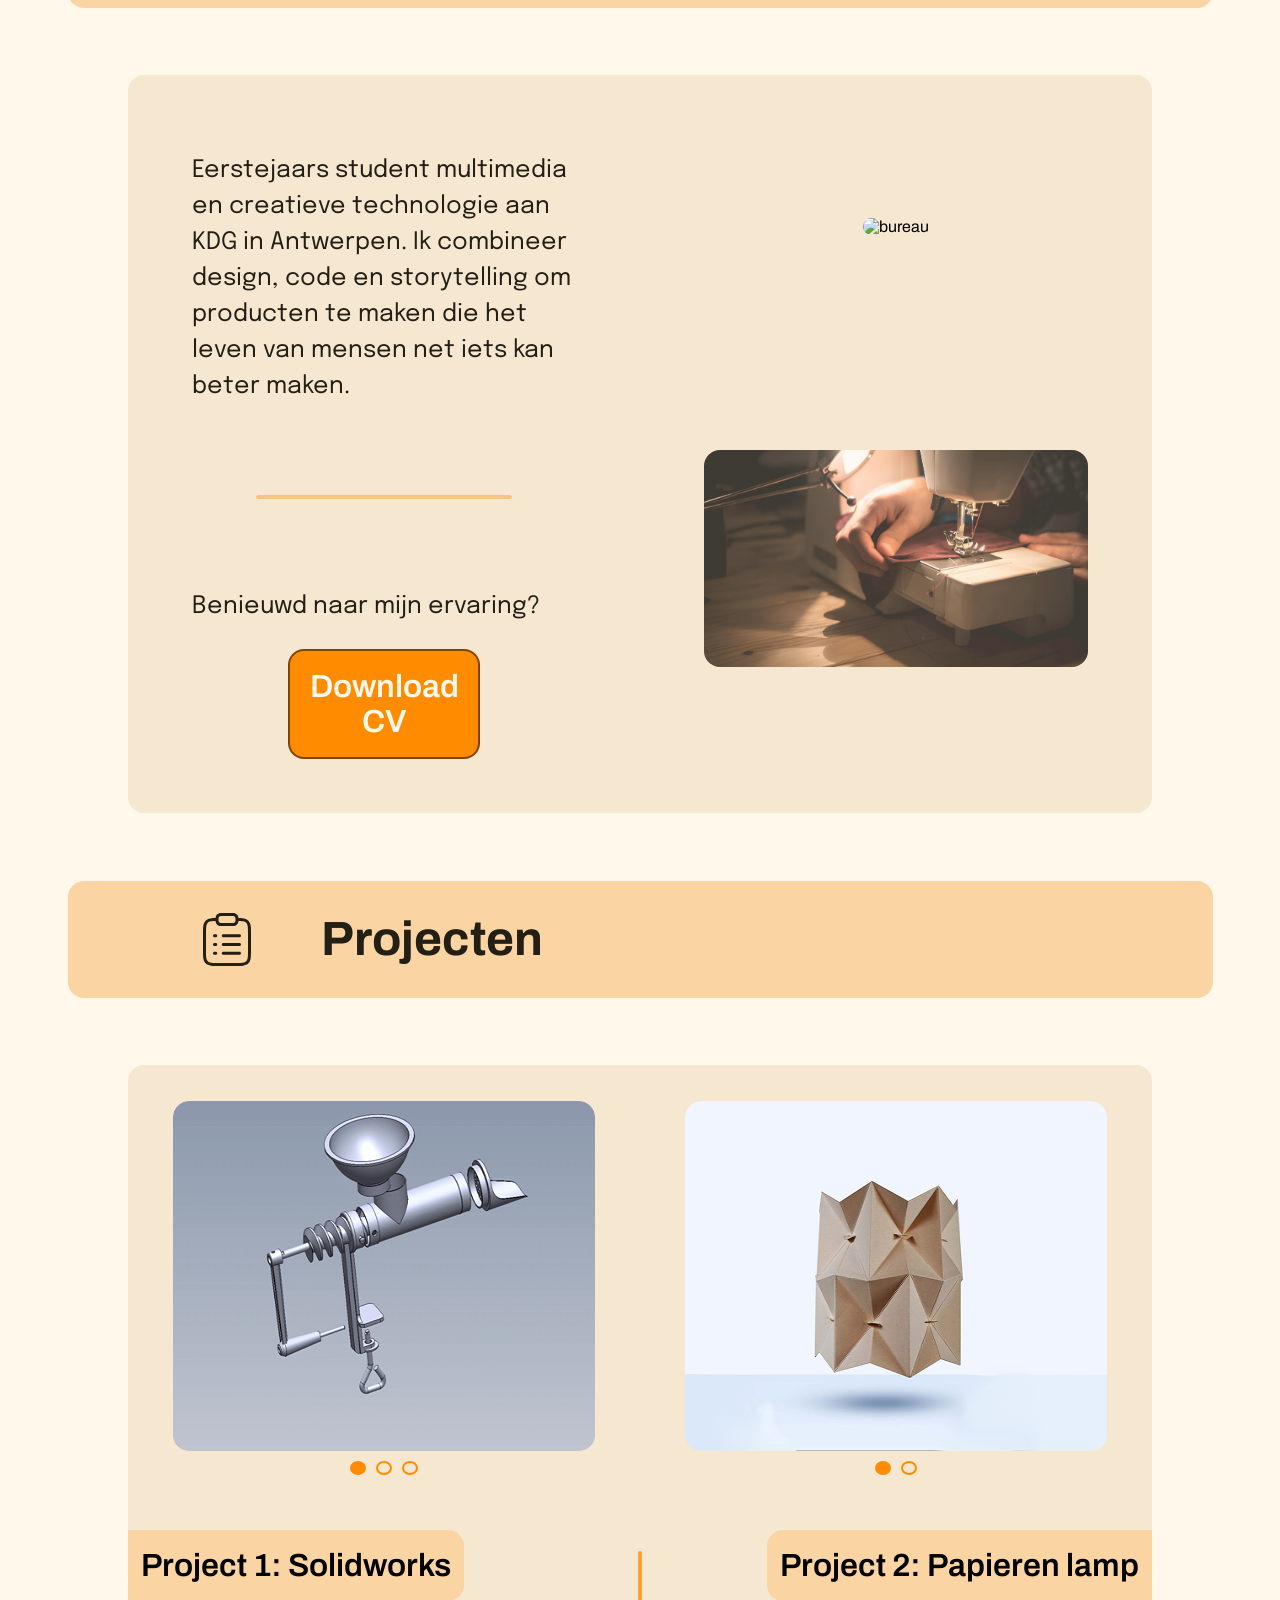
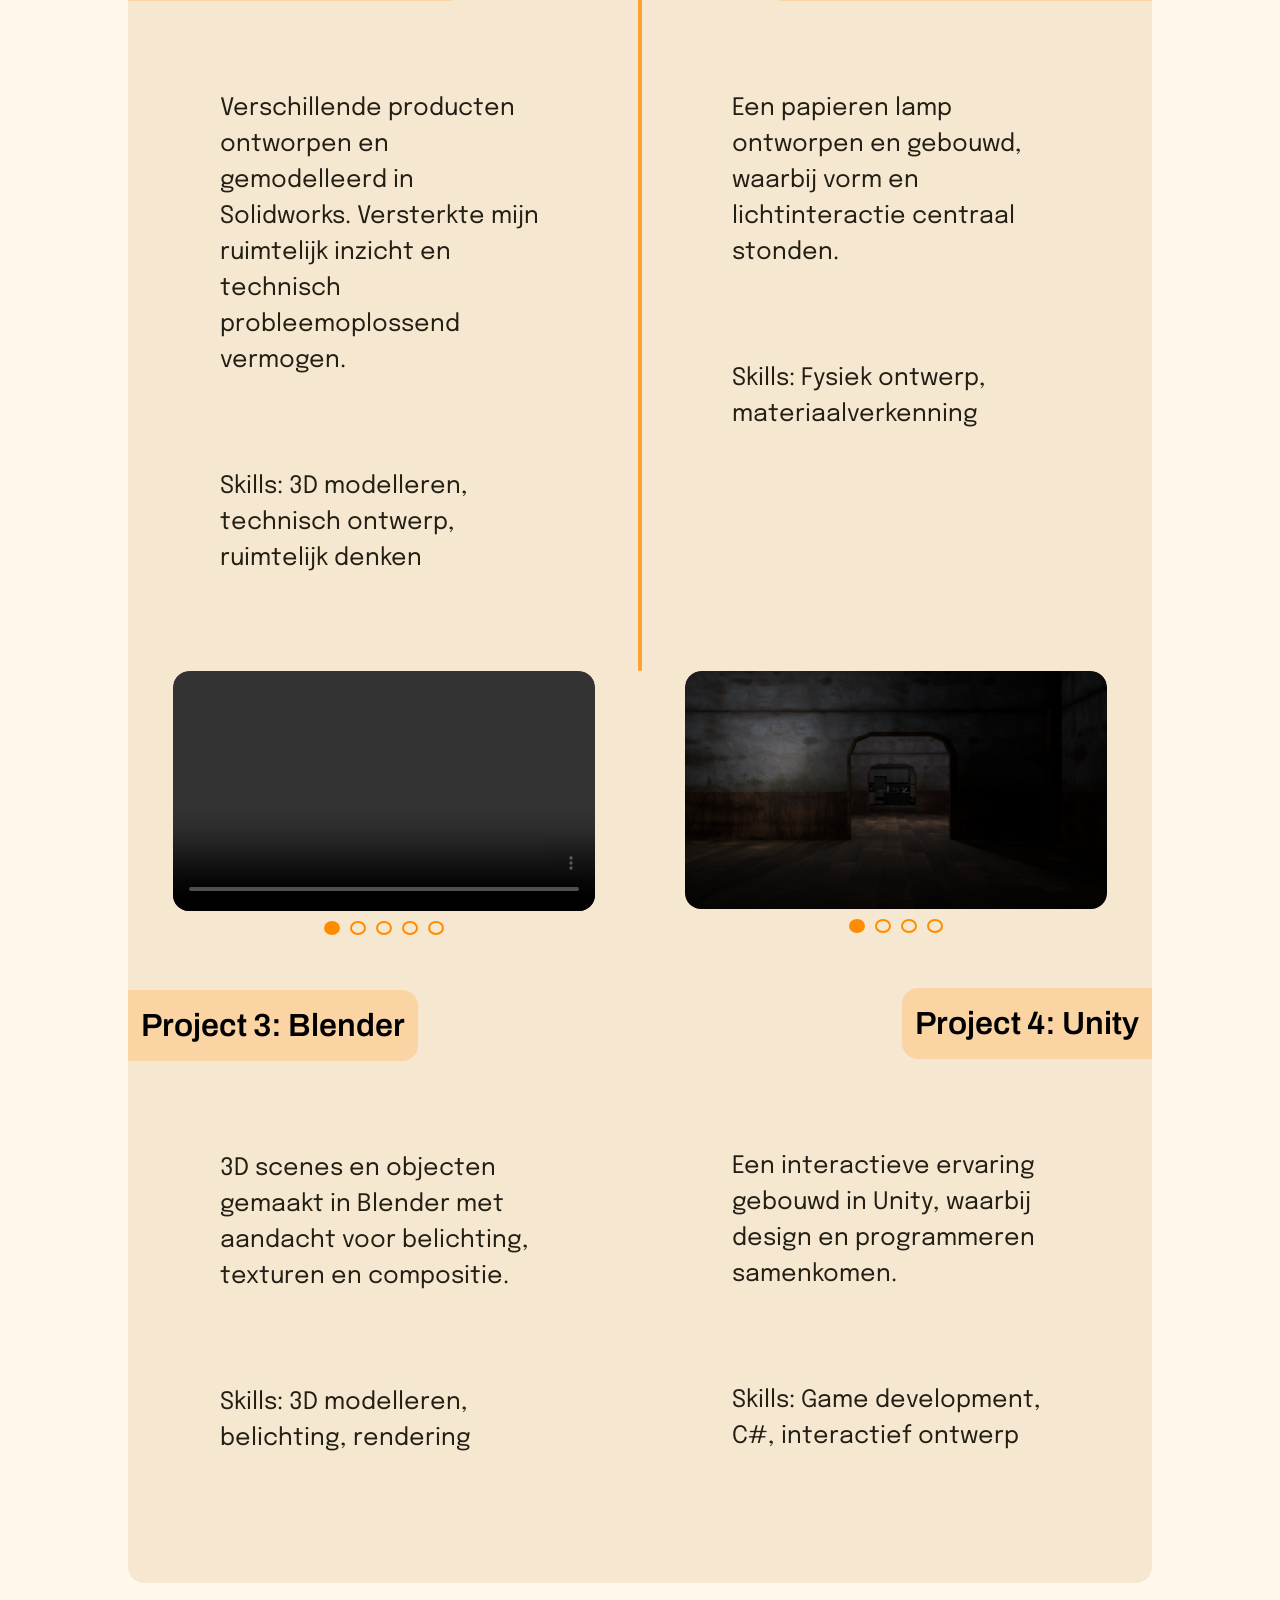
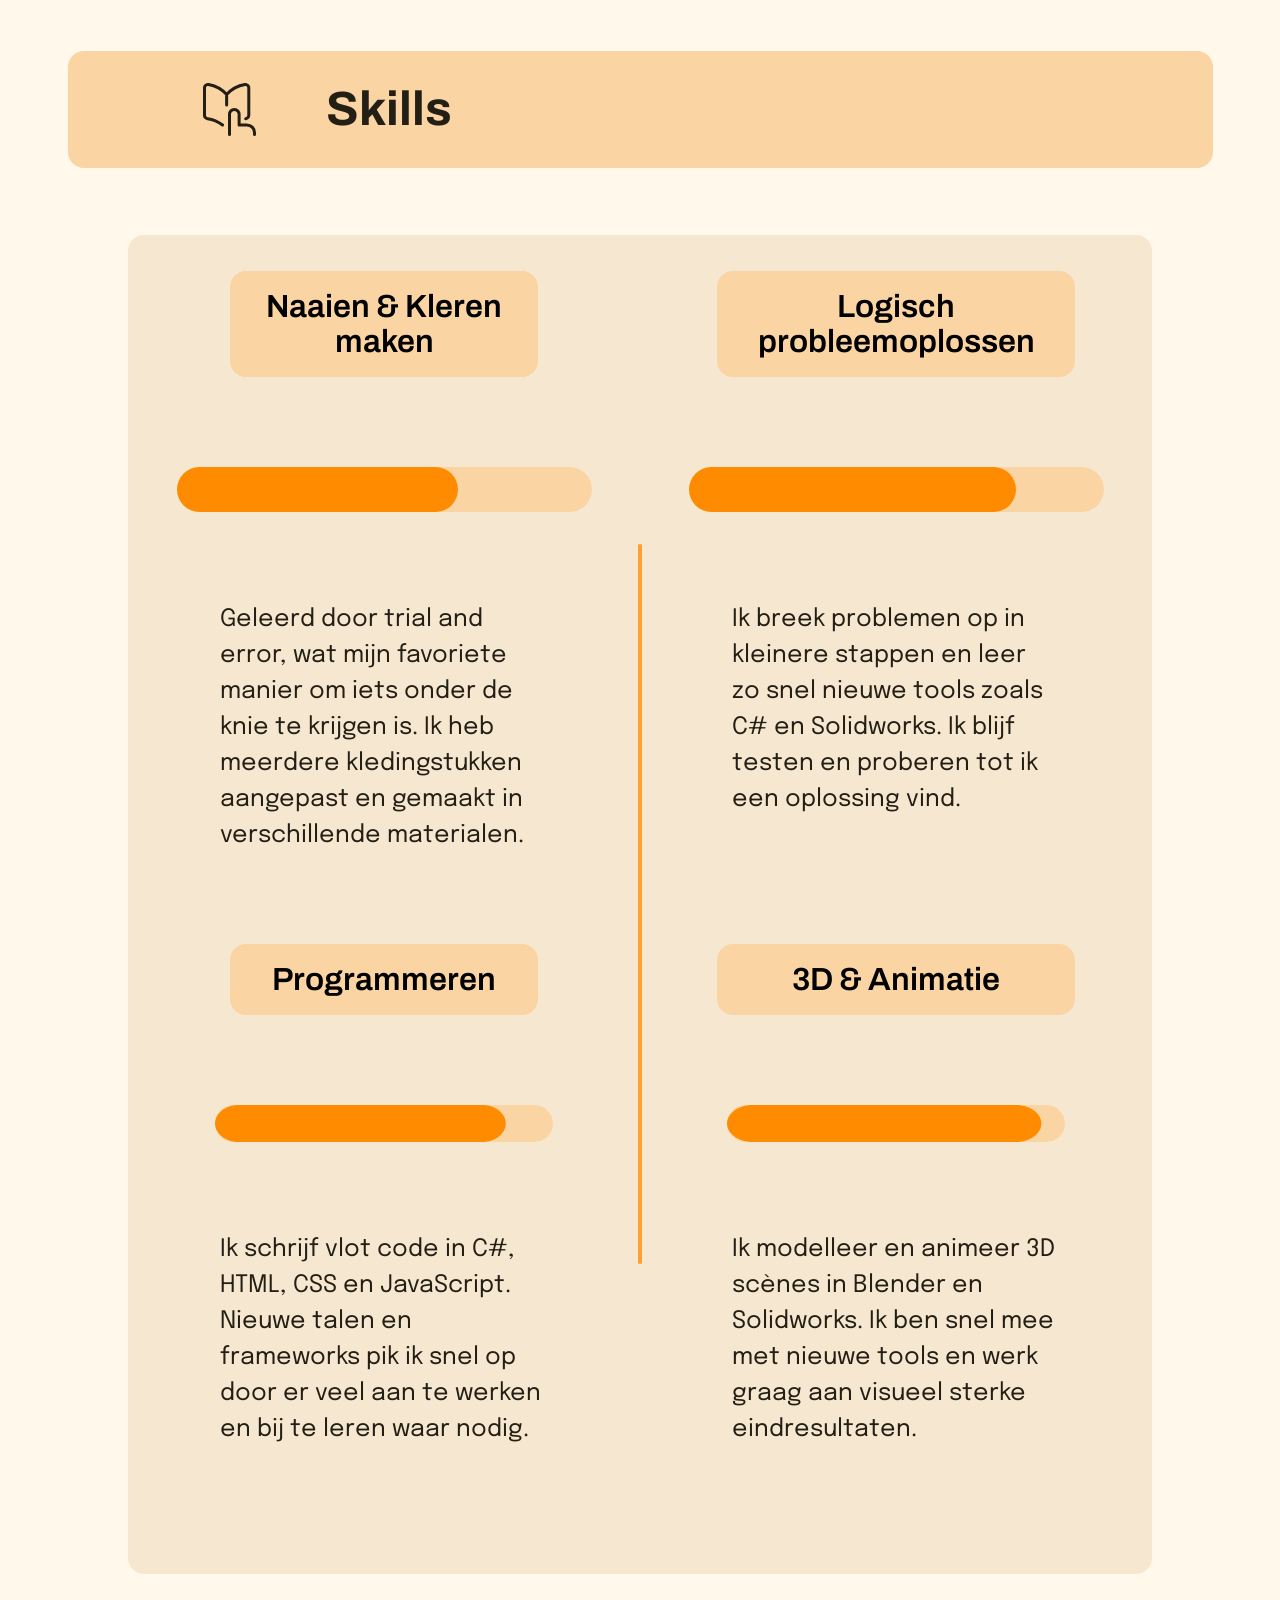
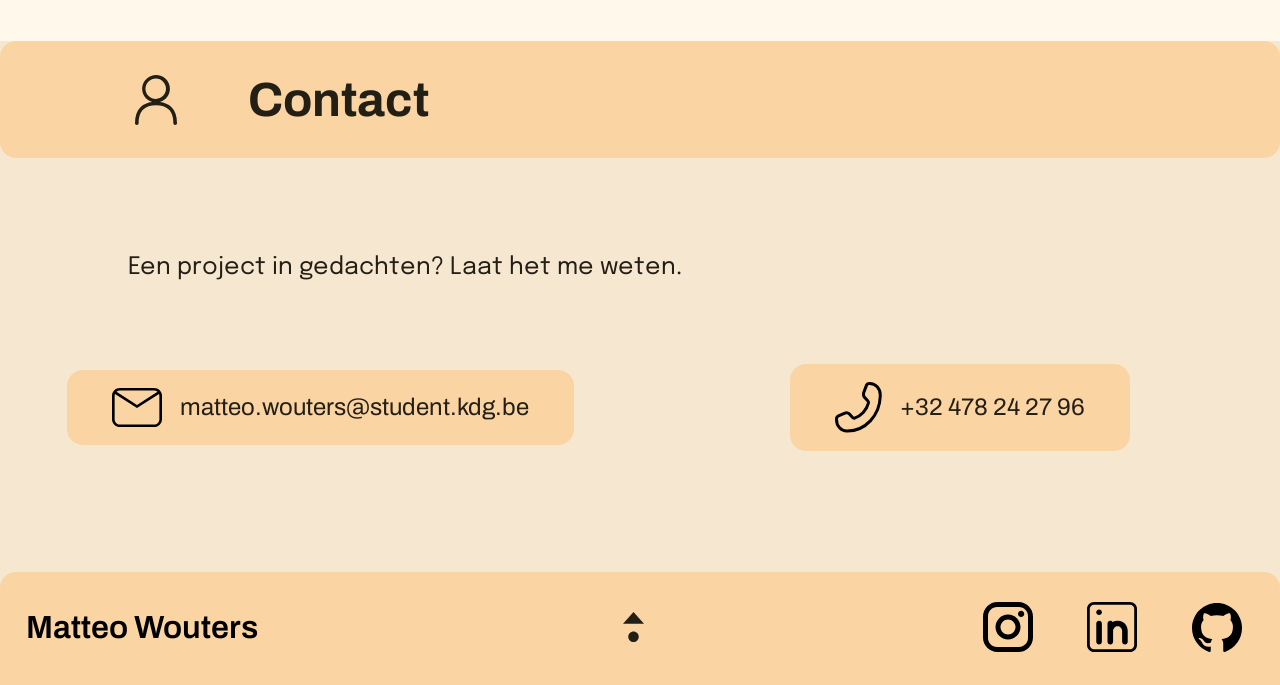
==== commit 67095dfe: "Update image paths to remove '../' prefix" ====
--- a/index.html
+++ b/index.html
@@ -29,21 +29,21 @@
                     <span>Over mij</span>
                 </a>
                 <a href="#projects">
-                    <img src="../websiteimg/projects.svg" alt="projecten icoon"><br>
+                    <img src="websiteimg/projects.svg" alt="projecten icoon"><br>
                     <span>Projecten</span>
                 </a>
                 <a href="#skills">
-                    <img src="../websiteimg/skills.svg" alt="skills icoon"><br>
+                    <img src="websiteimg/skills.svg" alt="skills icoon"><br>
                     <span>Skills</span>
                 </a>
                 <a href="#contact">
-                    <img src="../websiteimg/contact.svg" alt="contact icoon"><br>
+                    <img src="websiteimg/contact.svg" alt="contact icoon"><br>
                     <span>Contact</span>
                 </a>
             </nav>
             <section id="down">
                 <a href="#socials">
-                    <img src="../websiteimg/down.svg" alt="pijl naar beneden">
+                    <img src="websiteimg/down.svg" alt="pijl naar beneden">
                 </a>
             </section>
         </section>
@@ -65,7 +65,7 @@
 
         <main>
             <section id="about">
-                <img src="../websiteimg/about.svg" alt="about icoon">
+                <img src="websiteimg/about.svg" alt="about icoon">
                 <h2>Over mij</h2>
             </section>
             <section id="aboutitems">
@@ -80,31 +80,31 @@
                     <p>
                         Benieuwd naar mijn ervaring?
                     </p>
-                    <a href="../CV.pdf" download="Matteo_Wouters_CV" target="_blank" id="cv">
+                    <a href="CV.pdf" download="Matteo_Wouters_CV" target="_blank" id="cv">
                         <h5>Download CV</h5>
                     </a>
                 </section>
 
                 <section id="photomain1">
-                    <img src="../websiteimg/aboutplaceholder1.png" alt="bureau">
+                    <img src="websiteimg/aboutplaceholder1.png" alt="bureau">
                 </section>
                 <section id="photomain2">
-                    <img src="../websiteimg/aboutplaceholder2.png" alt="naaimachine">
+                    <img src="websiteimg/aboutplaceholder2.png" alt="naaimachine">
                 </section>
             </section>
         </main>
 
         <section id="projects">
-            <img src="../websiteimg/projects.svg" alt="projecten icoon">
+            <img src="websiteimg/projects.svg" alt="projecten icoon">
             <h2>Projecten</h2>
         </section>
         <section id="projectitems">
             <article id="solidworks">
                 <div class="window">
                     <div class="imagerow">
-                        <img src="../websiteimg/MeatGrinder-cropped.gif" class="carouselimg">
-                        <img src="../websiteimg/organiser-model.png" class="carouselimg">
-                        <img src="../websiteimg/tractor-assembly.png" class="carouselimg">
+                        <img src="websiteimg/MeatGrinder-cropped.gif" class="carouselimg">
+                        <img src="websiteimg/organiser-model.png" class="carouselimg">
+                        <img src="websiteimg/tractor-assembly.png" class="carouselimg">
                     </div>
                 </div>
                 <h3>Project 1: Solidworks</h3>
@@ -120,8 +120,8 @@
             <article id="paperlamp">
                 <div class="window">
                     <div class="imagerow">
-                        <img src="../websiteimg/paperlamp.png" class="carouselimg">
-                        <img src="../websiteimg/lamp-licht.jpg" class="carouselimg">
+                        <img src="websiteimg/paperlamp.png" class="carouselimg">
+                        <img src="websiteimg/lamp-licht.jpg" class="carouselimg">
                     </div>
                 </div>
                 <div class="projectright">
@@ -139,12 +139,12 @@
                 <div class="window">
                     <div class="imagerow">
                         <video width="320" height="240" controls class="carouselimg">
-                            <source src="../Websitevideo/Wouters_Matteo_Examenopdracht2026.mp4" type="video/mp4">
+                            <source src="Websitevideo/Wouters_Matteo_Examenopdracht2026.mp4" type="video/mp4">
                         </video>
-                        <img src="../websiteimg/Blender/1.png" class="carouselimg">
-                        <img src="../websiteimg/Blender/2.png" class="carouselimg">
-                        <img src="../websiteimg/Blender/3.png" class="carouselimg">
-                        <img src="../websiteimg/Blender/4.png" class="carouselimg">
+                        <img src="websiteimg/Blender/1.png" class="carouselimg">
+                        <img src="websiteimg/Blender/2.png" class="carouselimg">
+                        <img src="websiteimg/Blender/3.png" class="carouselimg">
+                        <img src="websiteimg/Blender/4.png" class="carouselimg">
                     </div>
                 </div>
                 <h3>Project 3: Blender</h3>
@@ -160,10 +160,10 @@
             <article id="unity">
                 <div class="window">
                     <div class="imagerow">
-                        <img src="../websiteimg/Unity/EmptyHall.png" class="carouselimg">
-                        <img src="../websiteimg/Unity/Collectible.png" class="carouselimg">
-                        <img src="../websiteimg/Unity/White.png" class="carouselimg">
-                        <img src="../websiteimg/Unity/Death.png" class="carouselimg">
+                        <img src="websiteimg/Unity/EmptyHall.png" class="carouselimg">
+                        <img src="websiteimg/Unity/Collectible.png" class="carouselimg">
+                        <img src="websiteimg/Unity/White.png" class="carouselimg">
+                        <img src="websiteimg/Unity/Death.png" class="carouselimg">
                     </div>
                 </div>
                 <div class="projectright">
@@ -179,13 +179,13 @@
         </section>
 
         <section id="skills">
-            <img src="../websiteimg/skills.svg" alt="skills icoon">
+            <img src="websiteimg/skills.svg" alt="skills icoon">
             <h2>Skills</h2>
         </section>
         <section id="skillitems">
             <article id="sewing">
                 <h3>Naaien & Kleren maken</h3>
-                <img src="../websiteimg/sewingbar.svg" alt="skill bar naaien">
+                <img src="websiteimg/sewingbar.svg" alt="skill bar naaien">
                 <p>
                     Geleerd door trial and error, wat mijn favoriete manier om iets onder de knie te krijgen is.
                     Ik heb meerdere kledingstukken aangepast en gemaakt in verschillende materialen.
@@ -194,7 +194,7 @@
             <div class="vertdivider"></div>
             <article id="problem">
                 <h3>Logisch probleemoplossen</h3>
-                <img src="../websiteimg/problembar.svg" alt="skill bar probleemoplossen">
+                <img src="websiteimg/problembar.svg" alt="skill bar probleemoplossen">
                 <p>
                     Ik breek problemen op in kleinere stappen en leer zo snel nieuwe tools zoals C# en Solidworks.
                     Ik blijf testen en proberen tot ik een oplossing vind.
@@ -203,7 +203,7 @@
             <div class="vertdivider"></div>
             <article id="programming">
                 <h3>Programmeren</h3>
-                <img src="../websiteimg/programbar.svg" alt="skill bar programmeren">
+                <img src="websiteimg/programbar.svg" alt="skill bar programmeren">
                 <p>
                     Ik schrijf vlot code in C#, HTML, CSS en JavaScript.
                     Nieuwe talen en frameworks pik ik snel op door er veel aan te werken en bij te leren waar nodig.
@@ -212,7 +212,7 @@
             <div class="vertdivider"></div>
             <article id="d">
                 <h3>3D & Animatie</h3>
-                <img src="../websiteimg/3dbar.svg" alt="skill bar 3D">
+                <img src="websiteimg/3dbar.svg" alt="skill bar 3D">
                 <p>
                     Ik modelleer en animeer 3D scènes in Blender en Solidworks.
                     Ik ben snel mee met nieuwe tools en werk graag aan visueel sterke eindresultaten.
@@ -222,7 +222,7 @@
 
         <section id="contactwrapper">
             <section id="contact">
-                <img src="../websiteimg/contact.svg" alt="contact icoon">
+                <img src="websiteimg/contact.svg" alt="contact icoon">
                 <h2>Contact</h2>
             </section>
             <section id="contactitems">
@@ -233,11 +233,11 @@
                 </article>
                 <section id="contactmethods">
                     <a href="mailto:matteo.wouters@student.kdg.be" id="mail">
-                        <img src="../websiteimg/mail.svg" alt="mail icoon">
+                        <img src="websiteimg/mail.svg" alt="mail icoon">
                         <p>matteo.wouters@student.kdg.be</p>
                     </a>
                     <a href="tel:+32478242796" id="phone">
-                        <img src="../websiteimg/phone.svg" alt="telefoon icoon">
+                        <img src="websiteimg/phone.svg" alt="telefoon icoon">
                         <p>+32 478 24 27 96</p>
                     </a>
                 </section>
@@ -247,14 +247,14 @@
                     <h3>Matteo Wouters</h3>
                 </section>
                 <section id="up">
-                    <a href="#topper"><img src="../websiteimg/up.svg" alt="pijl naar boven"></a>
+                    <a href="#topper"><img src="websiteimg/up.svg" alt="pijl naar boven"></a>
                 </section>
                 <section id="socials">
-                    <a href="https://www.instagram.com/" target="_blank"><img src="../websiteimg/insta.svg"
+                    <a href="https://www.instagram.com/" target="_blank"><img src="websiteimg/insta.svg"
                             alt="instagram"></a>
-                    <a href="https://www.linkedin.com/" target="_blank"><img src="../websiteimg/linkedin.svg"
+                    <a href="https://www.linkedin.com/" target="_blank"><img src="websiteimg/linkedin.svg"
                             alt="linkedin"></a>
-                    <a href="https://github.com/" target="_blank"><img src="../websiteimg/github.svg" alt="github"></a>
+                    <a href="https://github.com/" target="_blank"><img src="websiteimg/github.svg" alt="github"></a>
                 </section>
             </footer>
         </section>
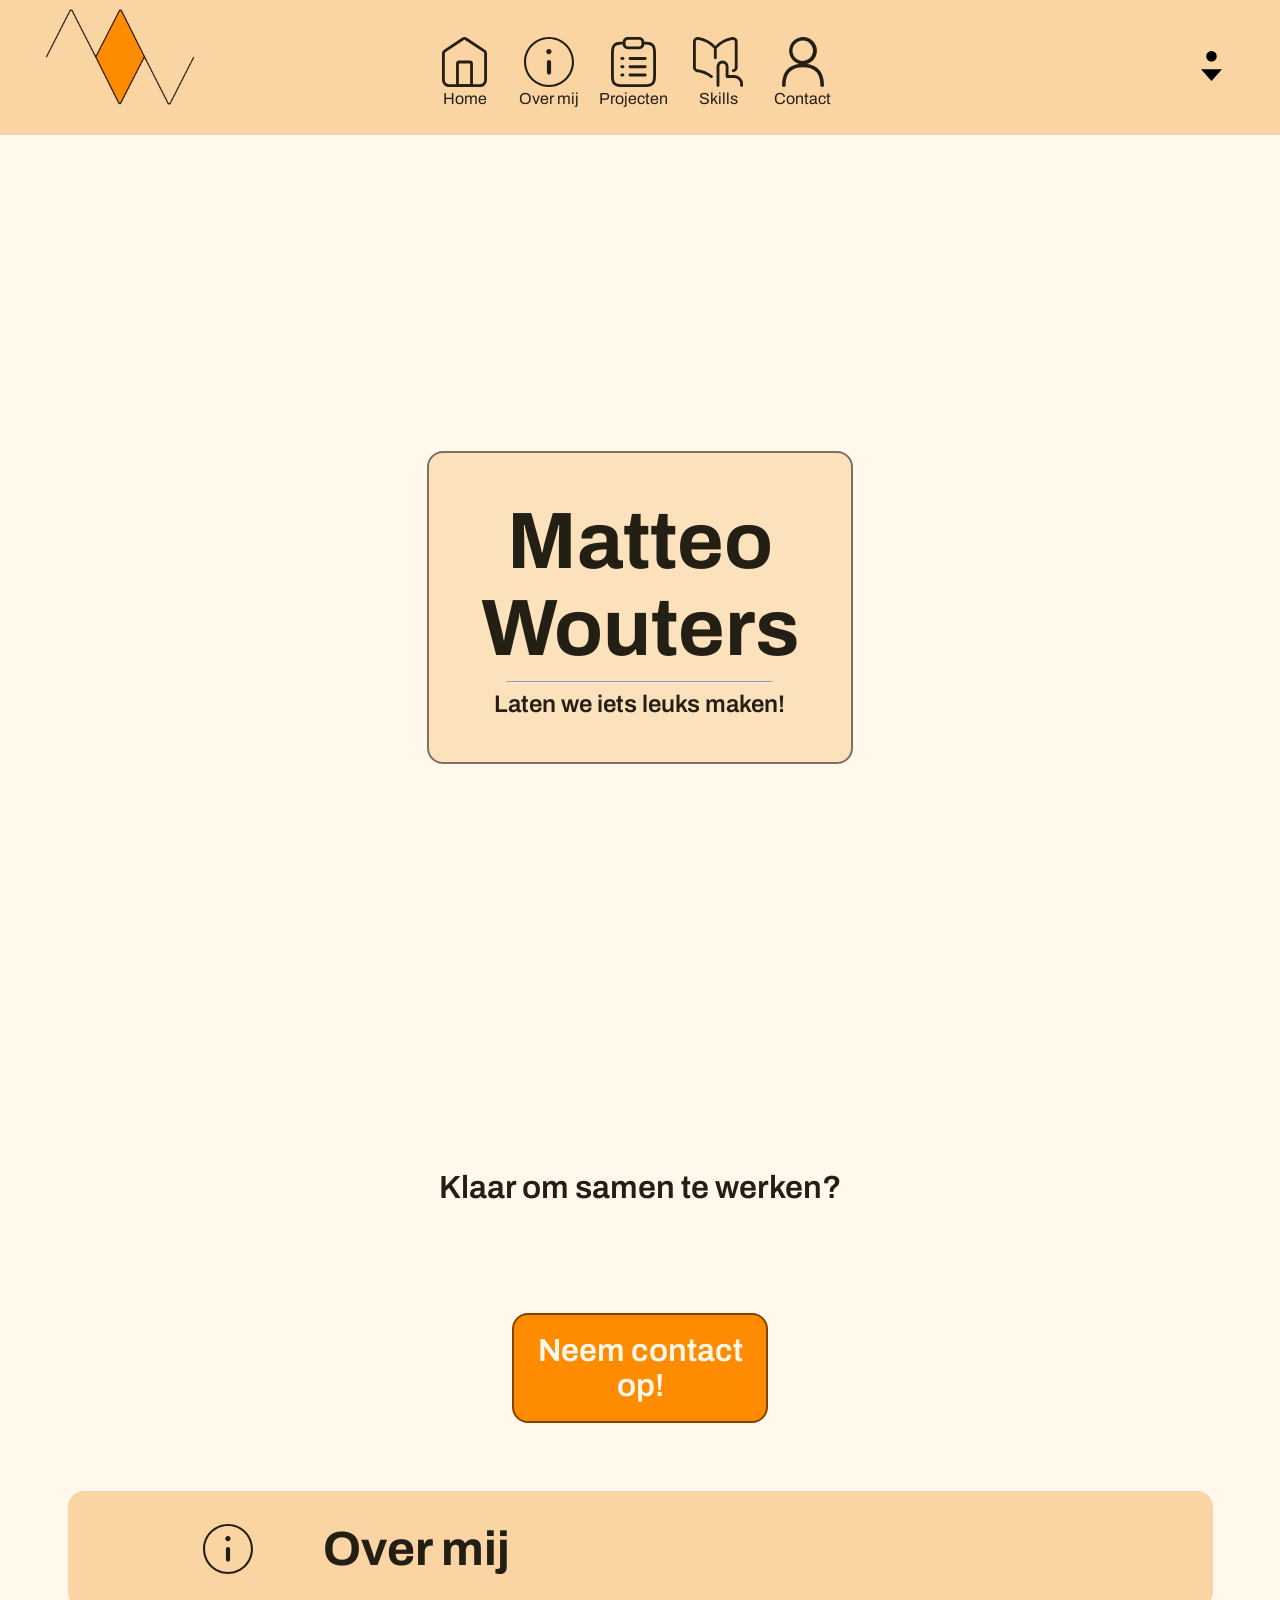
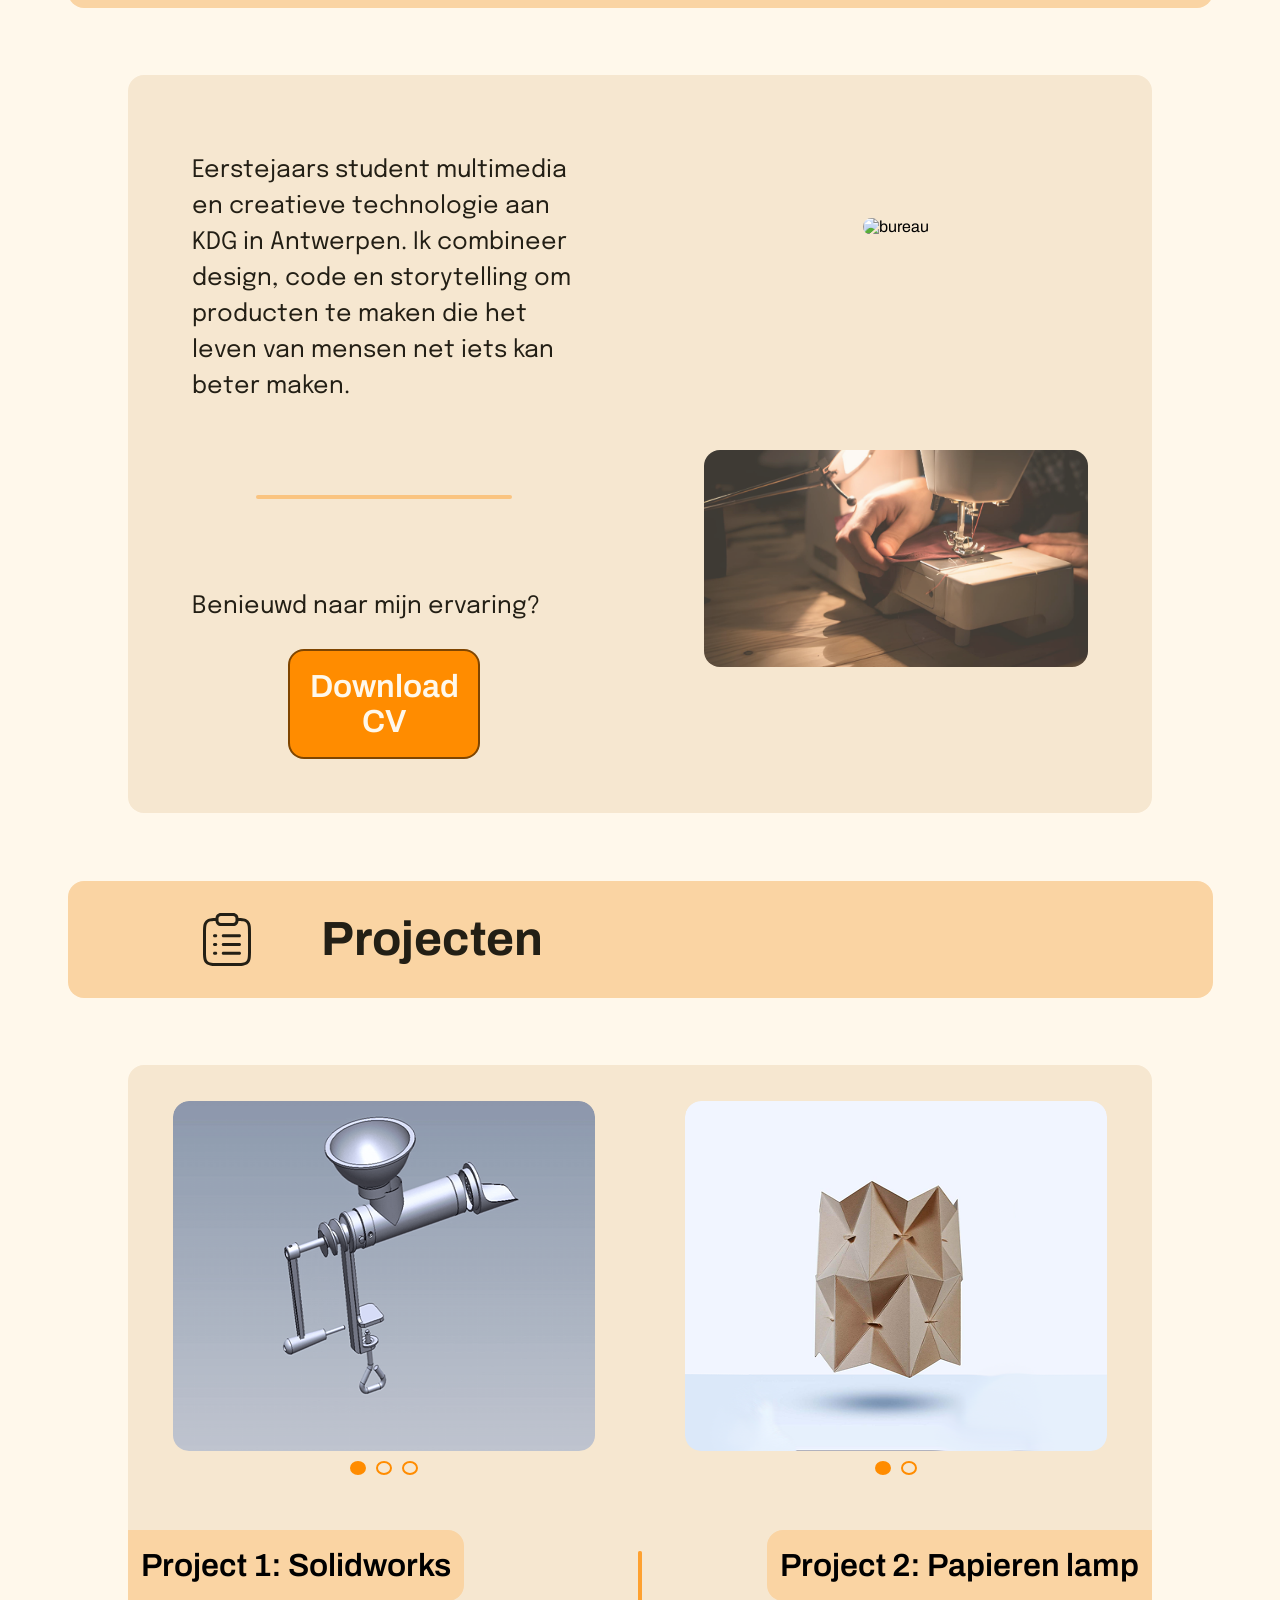
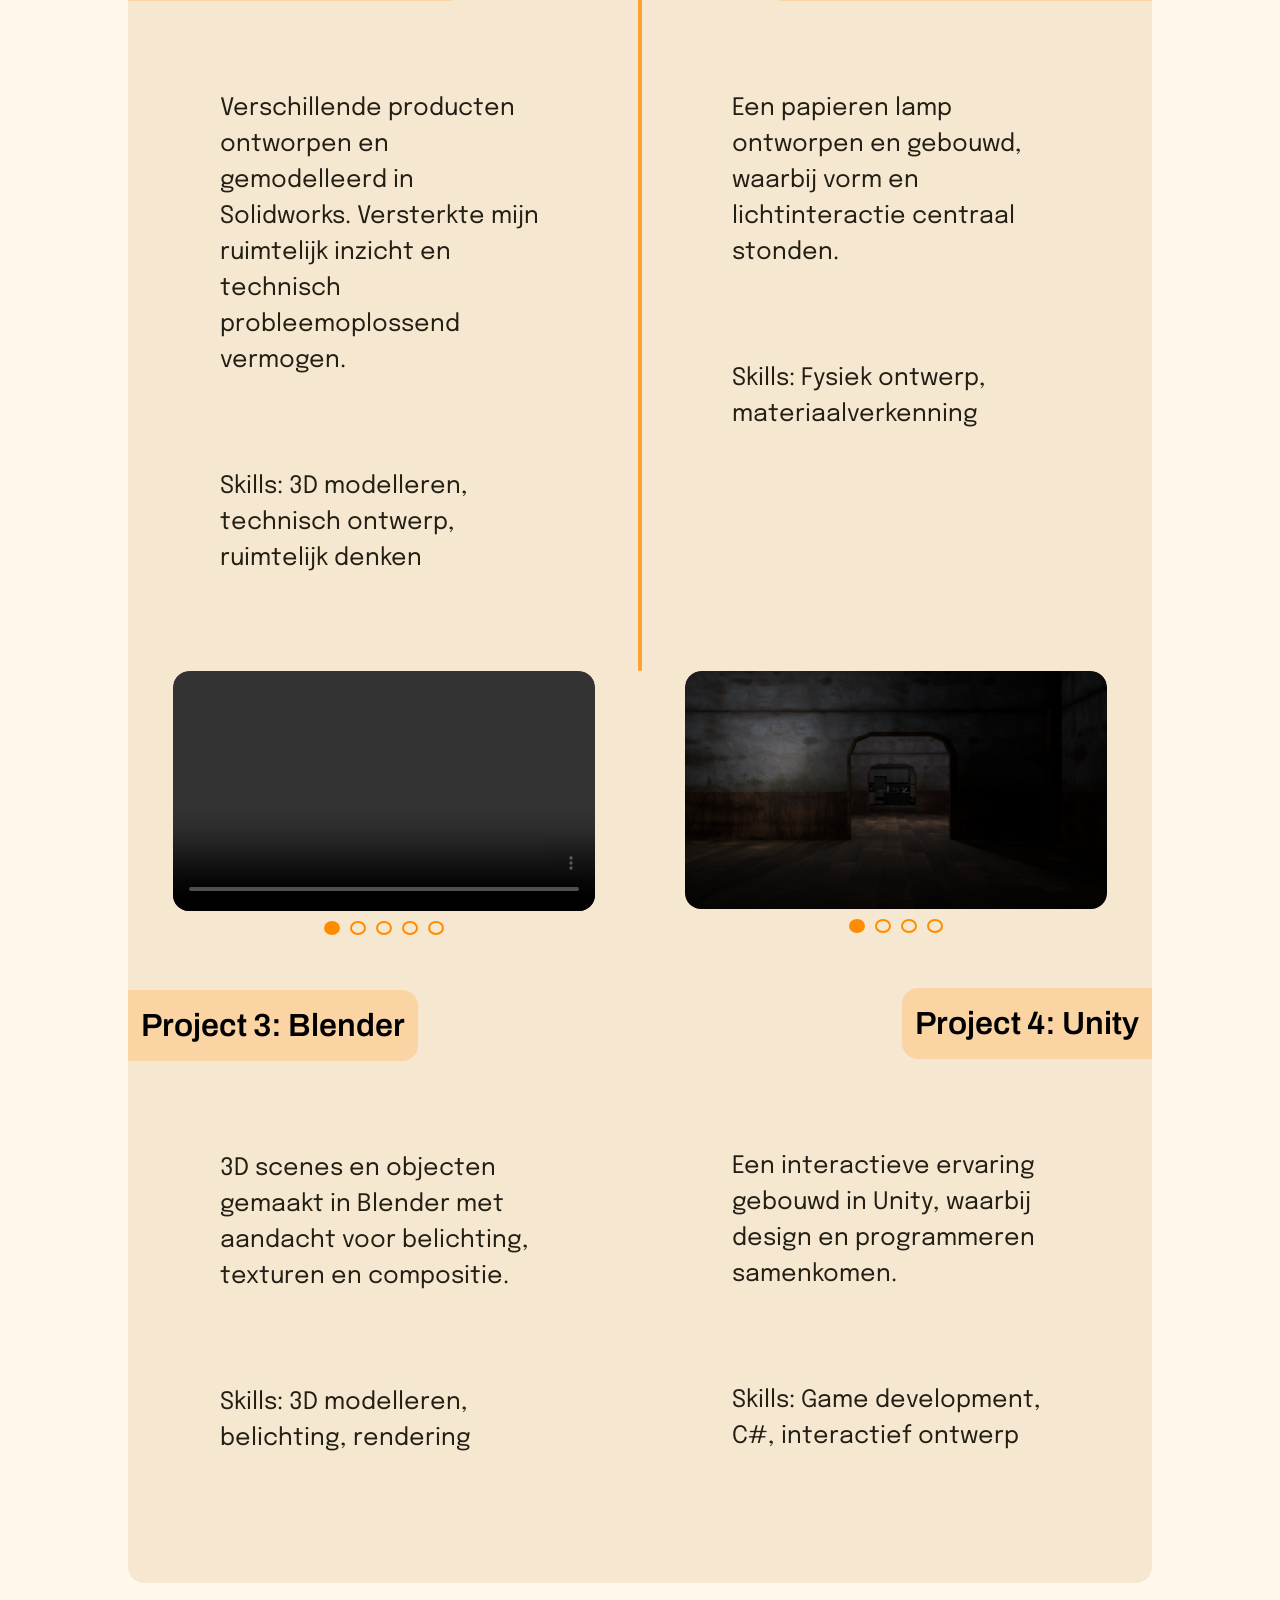
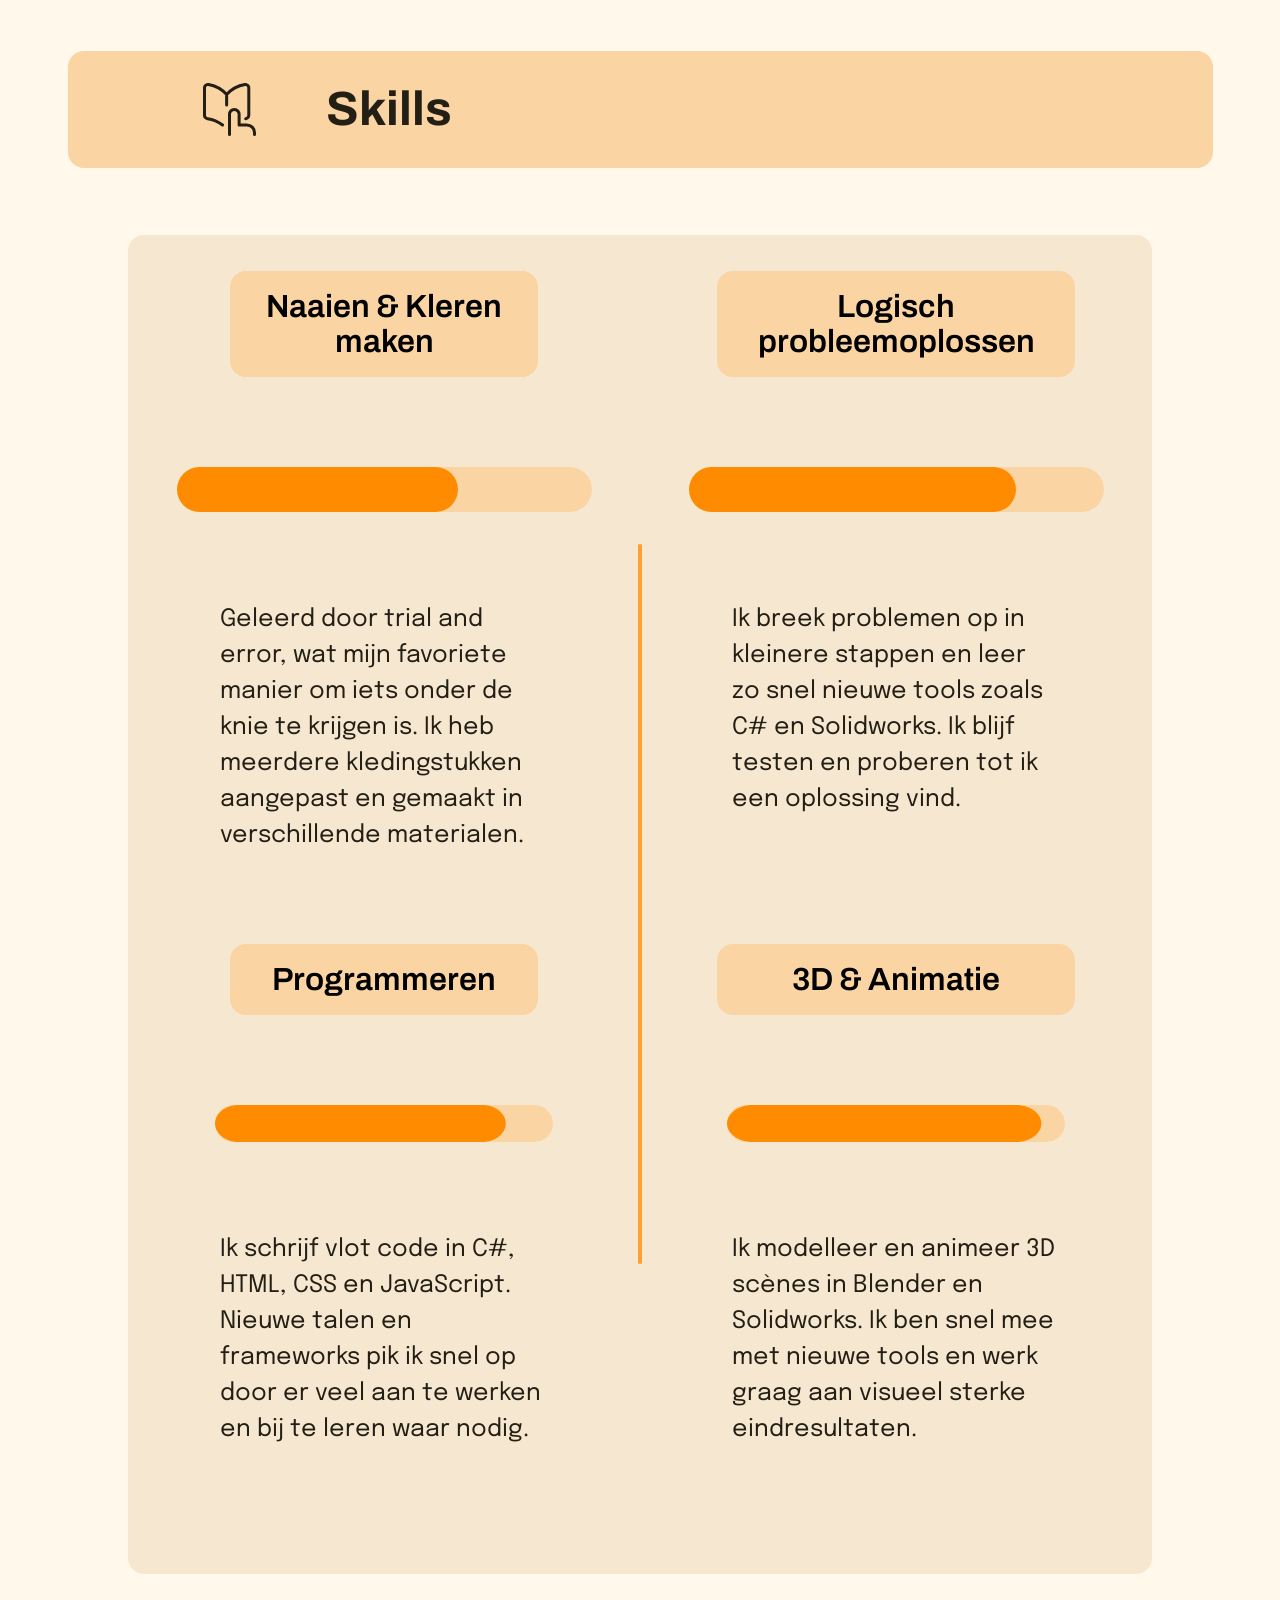
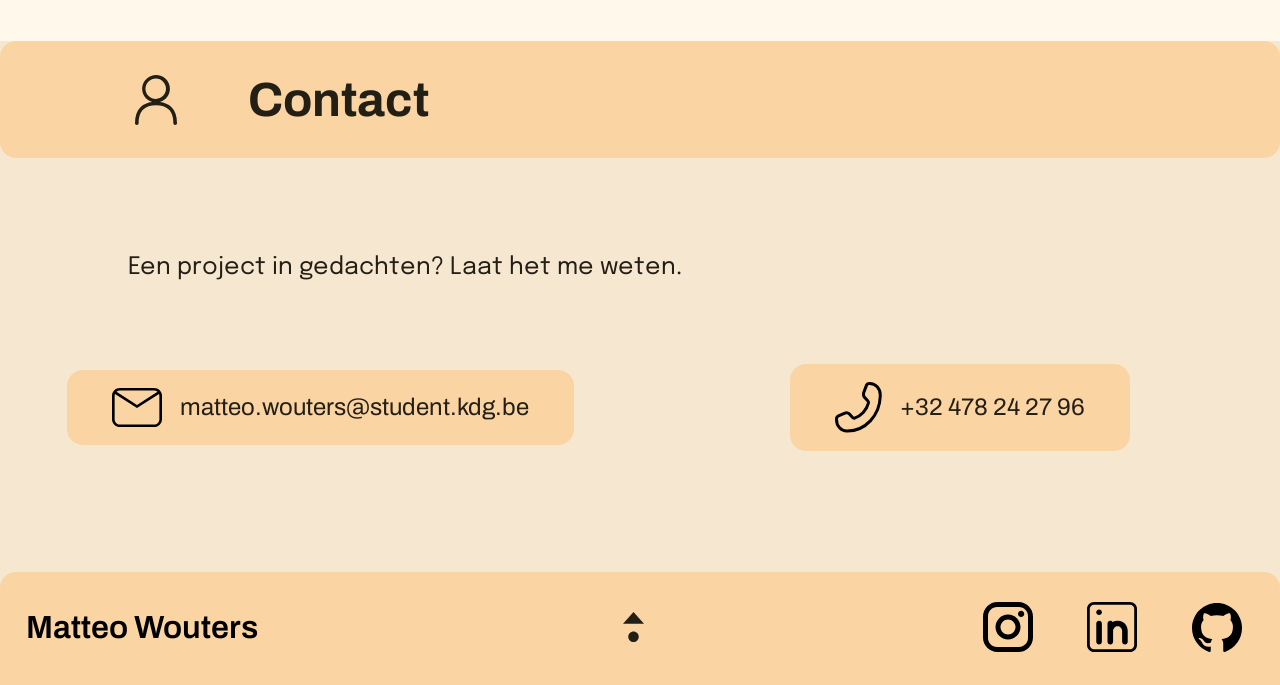
==== commit d3639224: "Update CV download link to CV-V1.pdf" ====
--- a/index.html
+++ b/index.html
@@ -80,7 +80,7 @@
                     <p>
                         Benieuwd naar mijn ervaring?
                     </p>
-                    <a href="CV.pdf" download="Matteo_Wouters_CV" target="_blank" id="cv">
+                    <a href="CV-V1.pdf" download="Matteo_Wouters_CV" target="_blank" id="cv">
                         <h5>Download CV</h5>
                     </a>
                 </section>
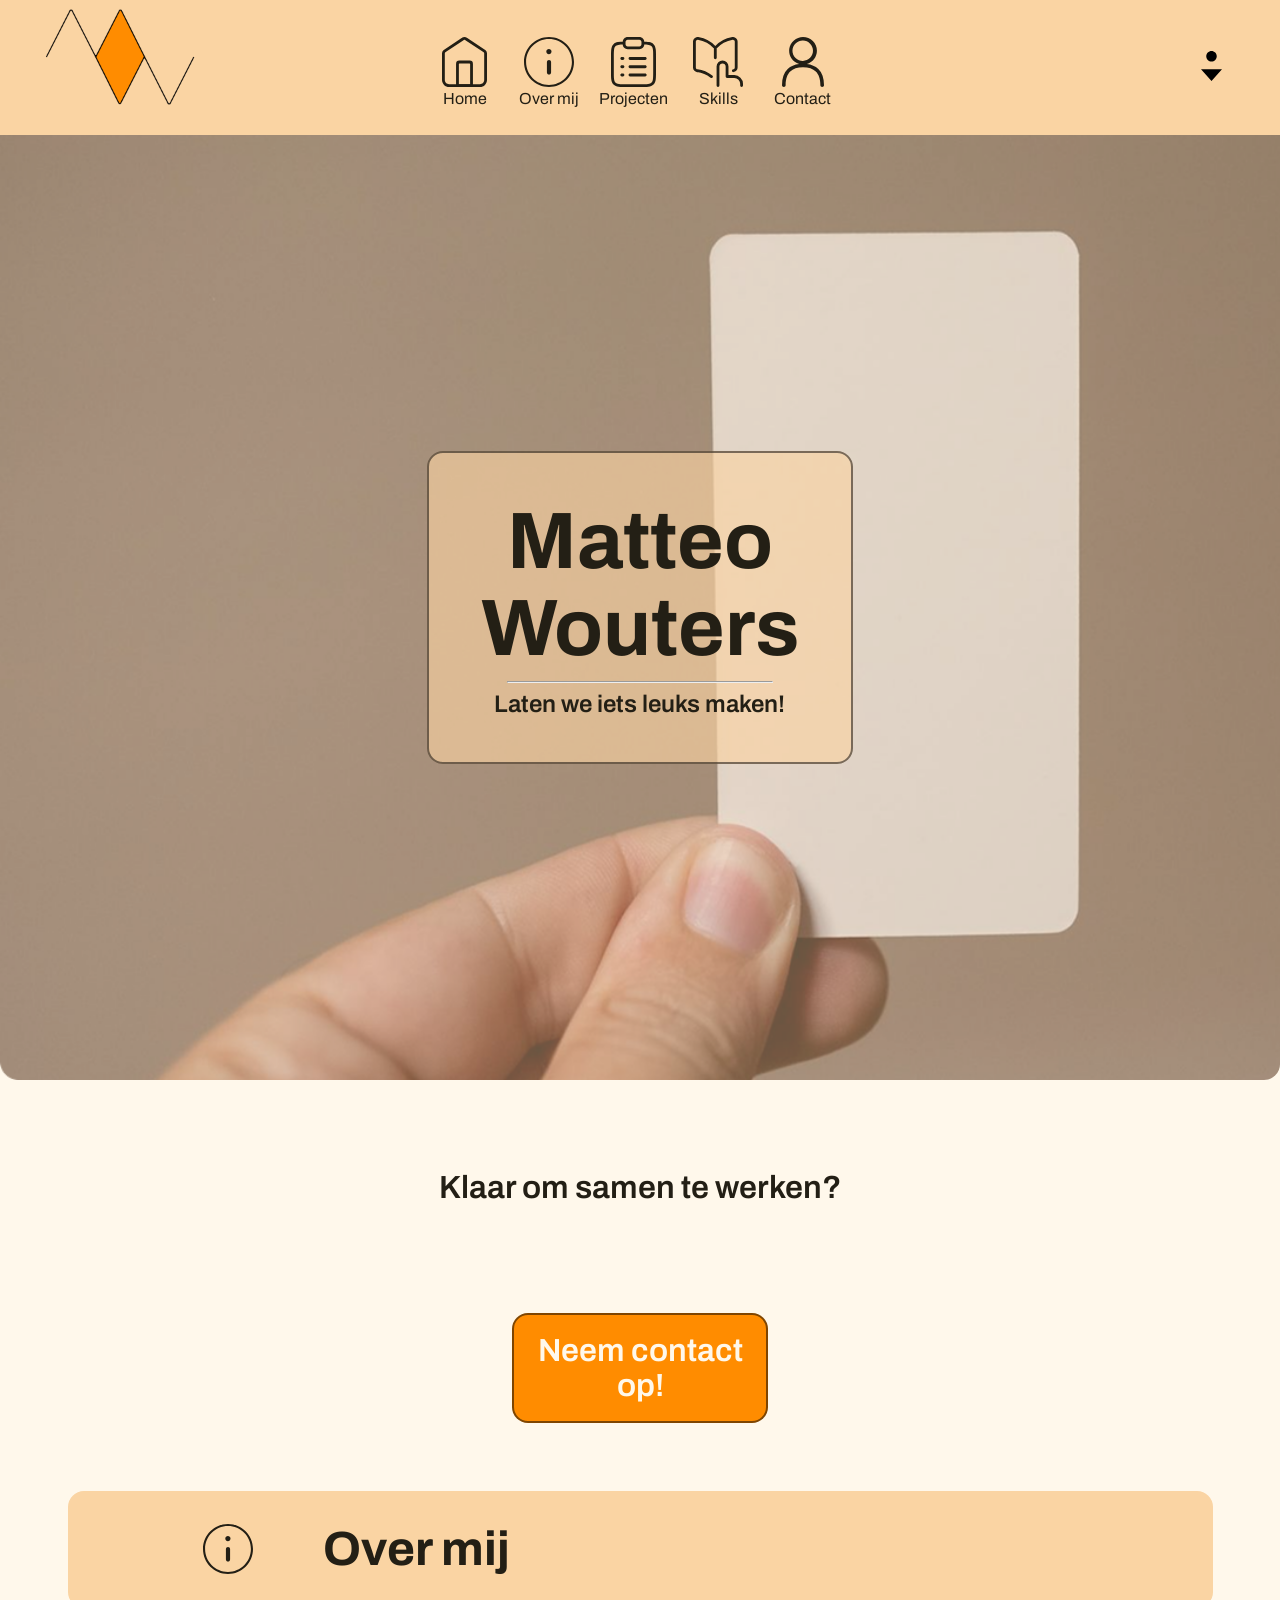
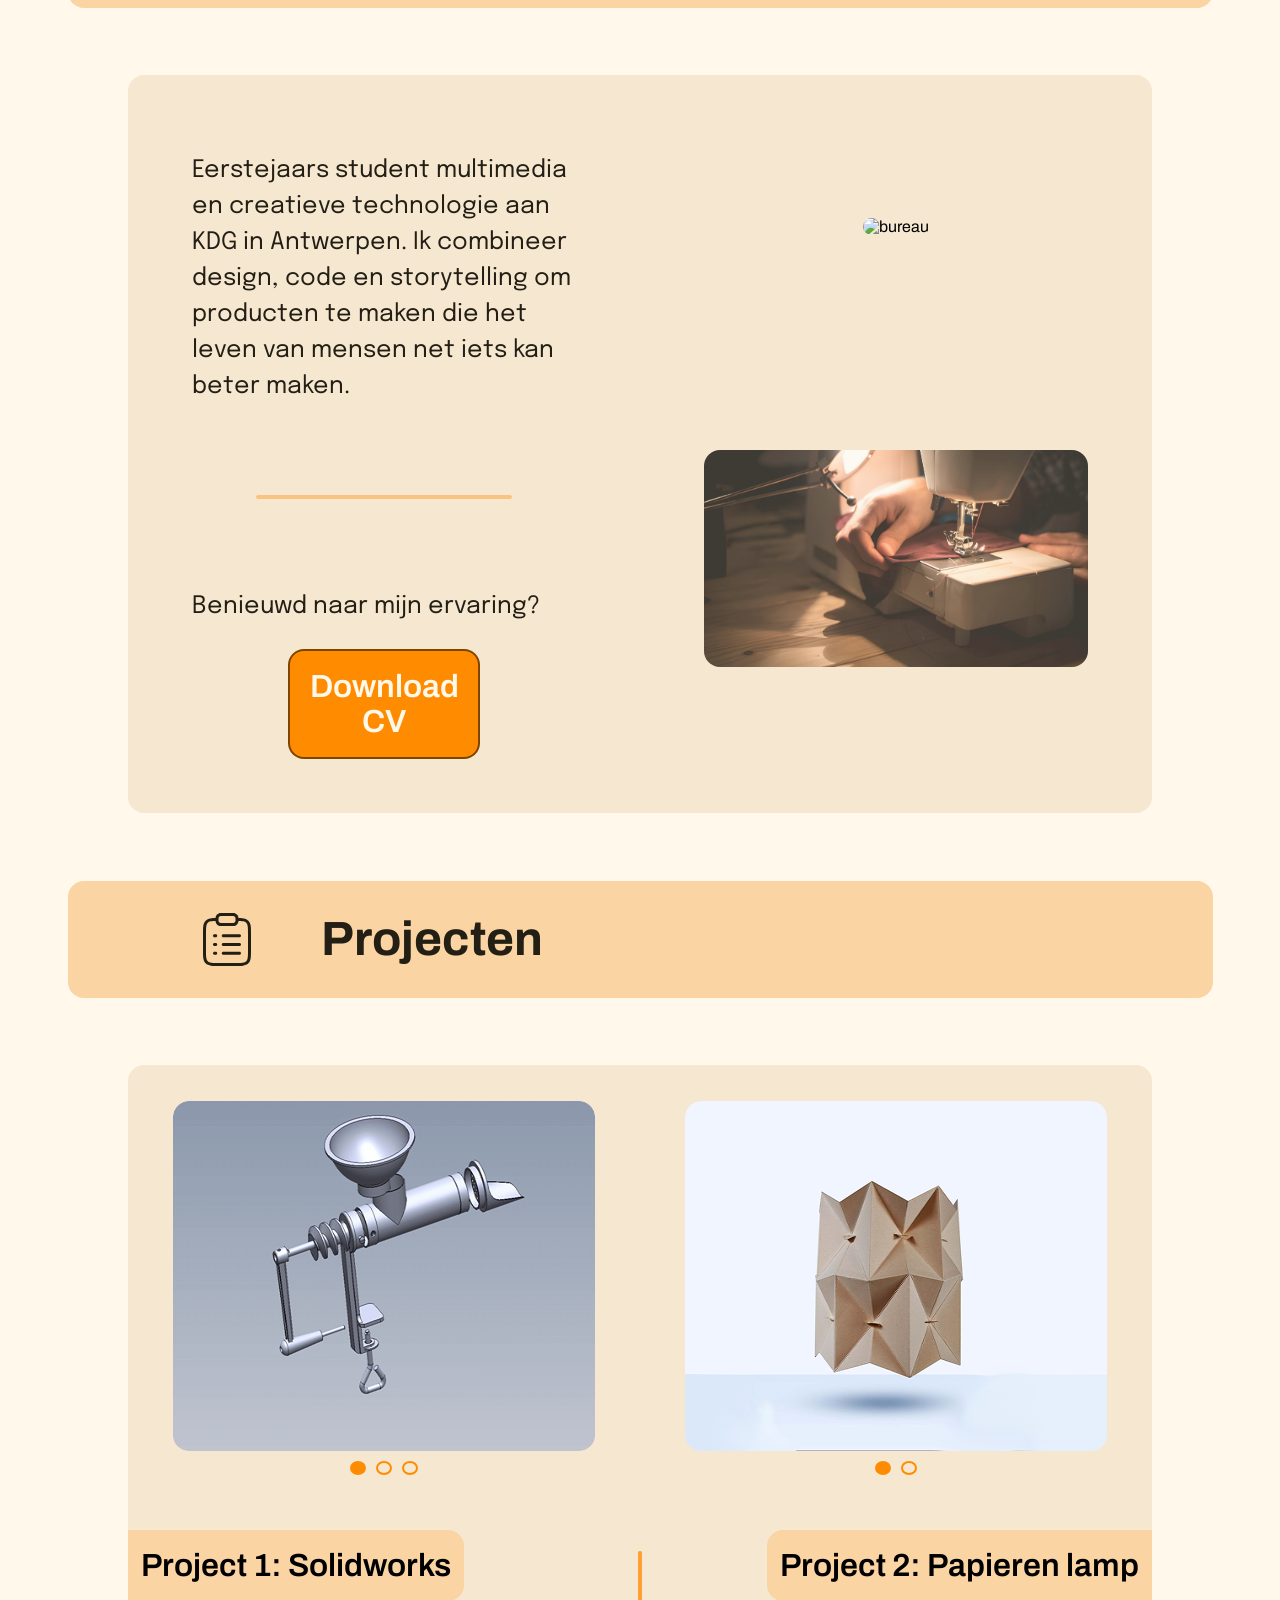
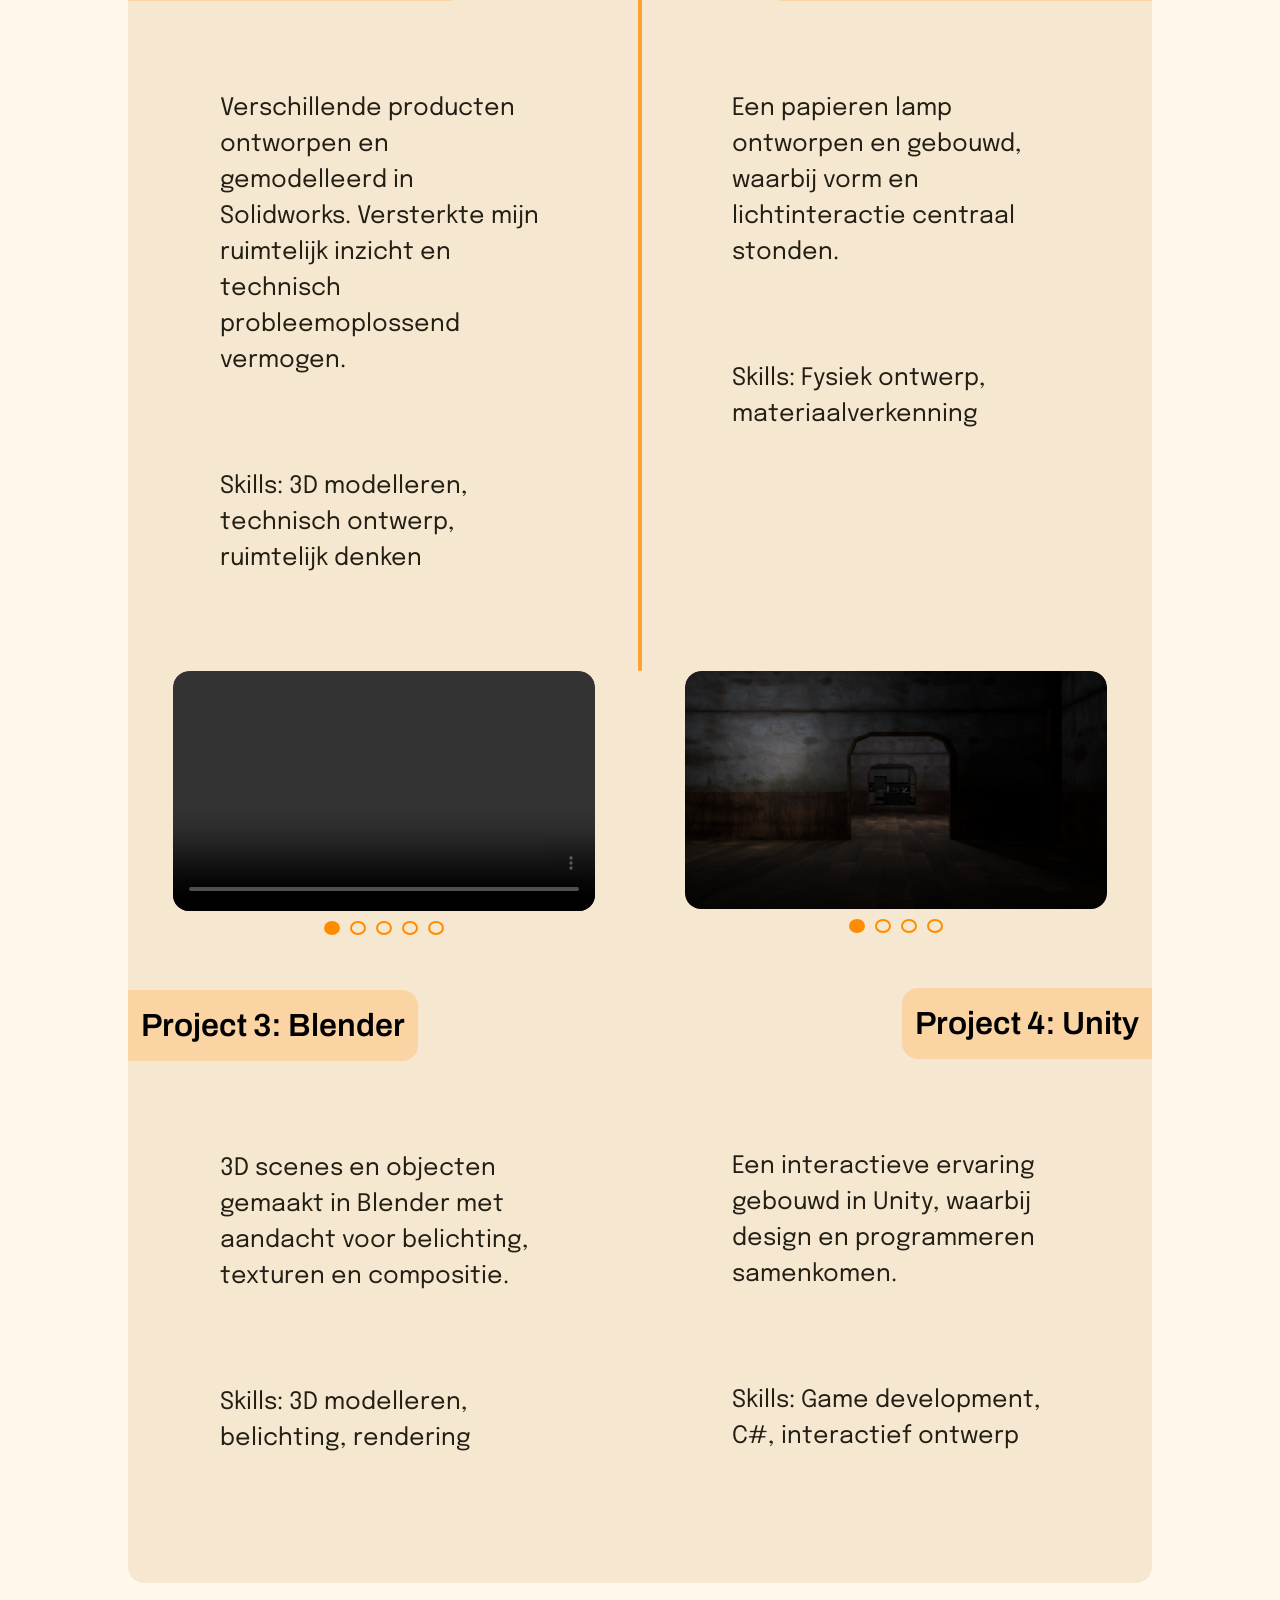
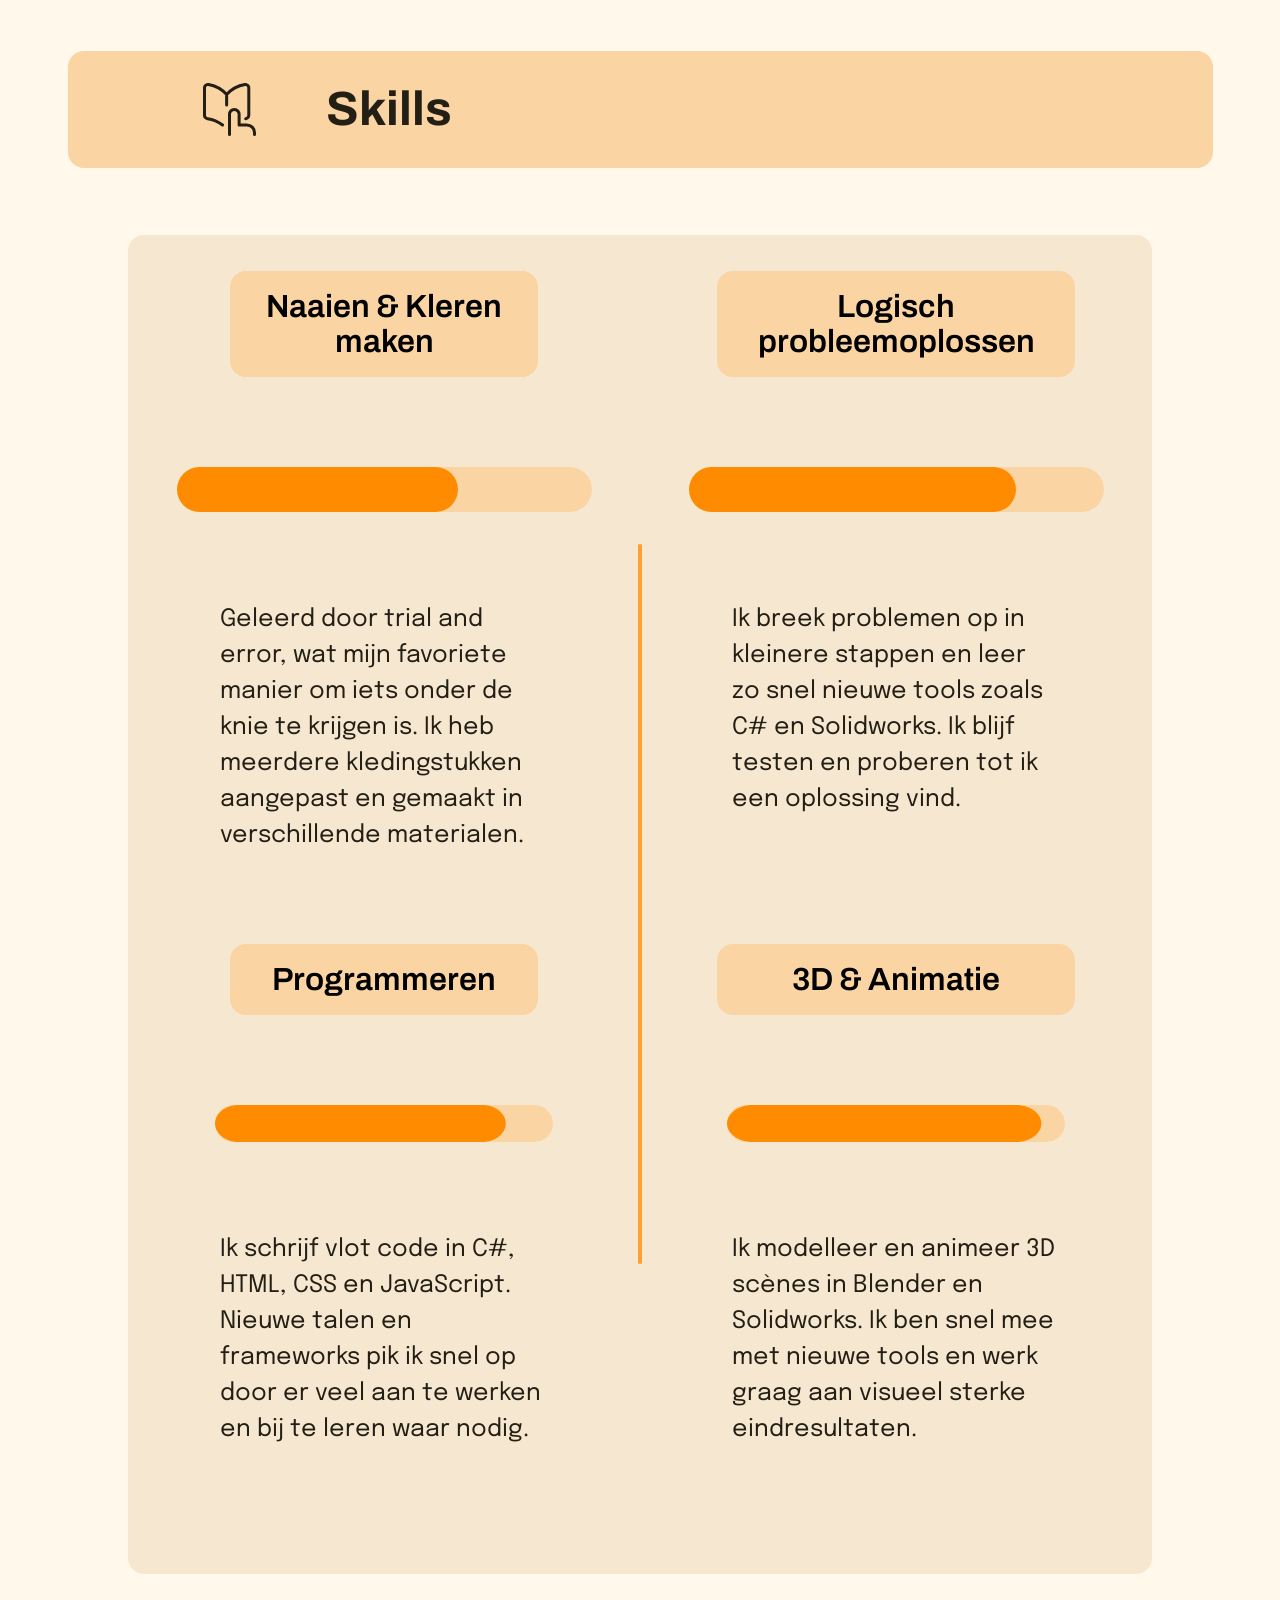
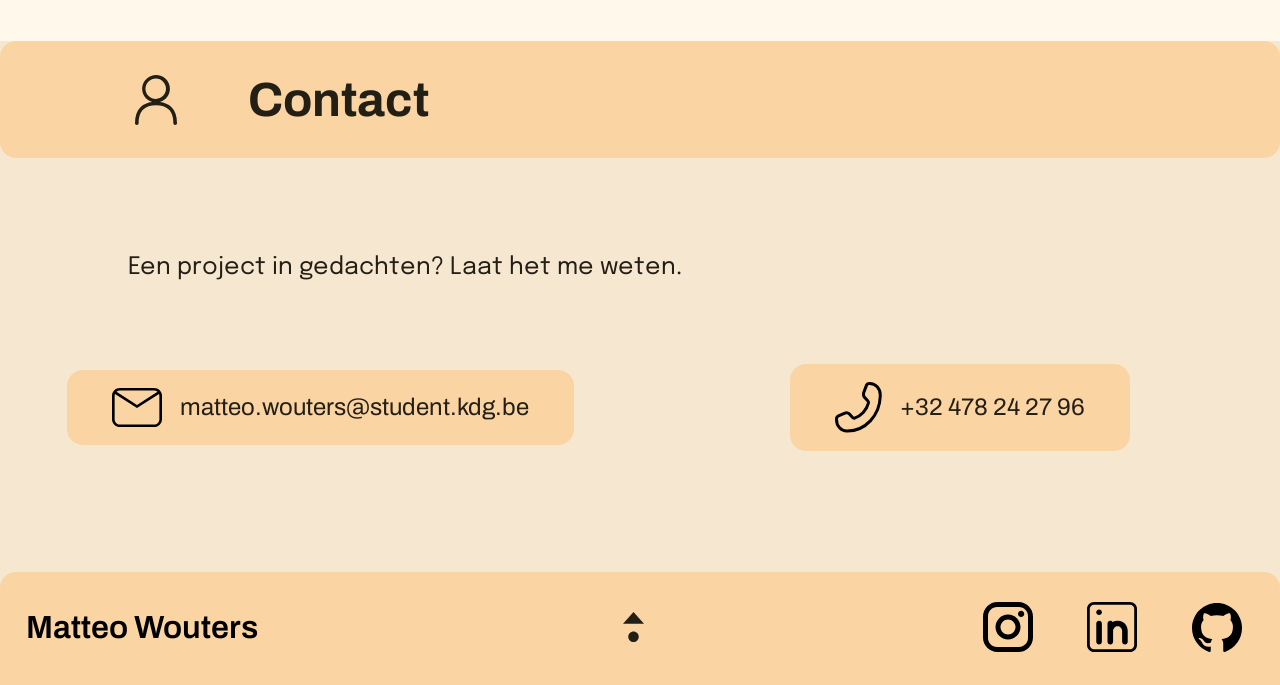
==== commit 12c6b6c2: "Update CV download link to version 2" ====
--- a/index.html
+++ b/index.html
@@ -80,7 +80,7 @@
                     <p>
                         Benieuwd naar mijn ervaring?
                     </p>
-                    <a href="CV-V1.pdf" download="Matteo_Wouters_CV" target="_blank" id="cv">
+                    <a href="CV-V2.pdf" download="Matteo_Wouters_CV" target="_blank" id="cv">
                         <h5>Download CV</h5>
                     </a>
                 </section>
--- a/style.css
+++ b/style.css
@@ -84,7 +84,7 @@
 
 
 header {
-    background-image: url(../Wouters_Matteo/websiteimg/heroimg.png);
+    background-image: url(websiteimg/heroimg.png);
     background-repeat: no-repeat;
     background-size: cover;
     height: 105vh;
